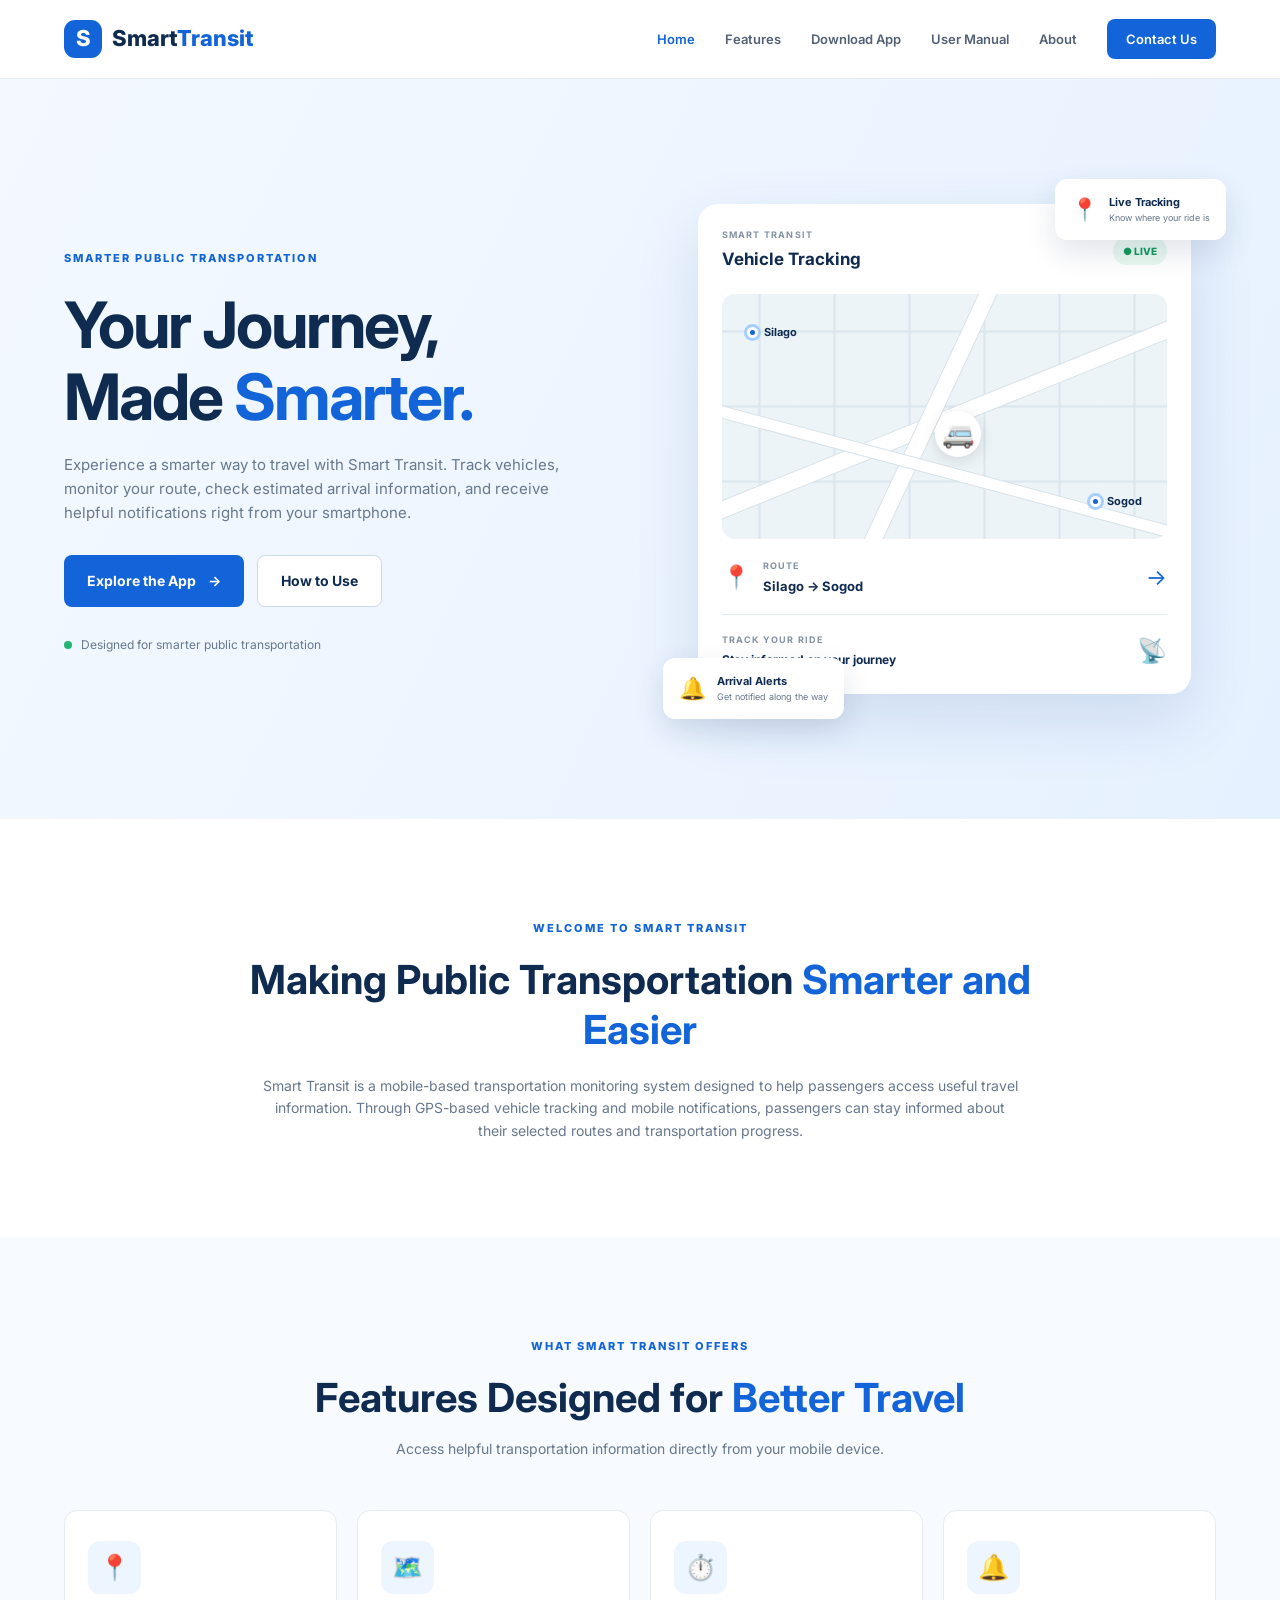
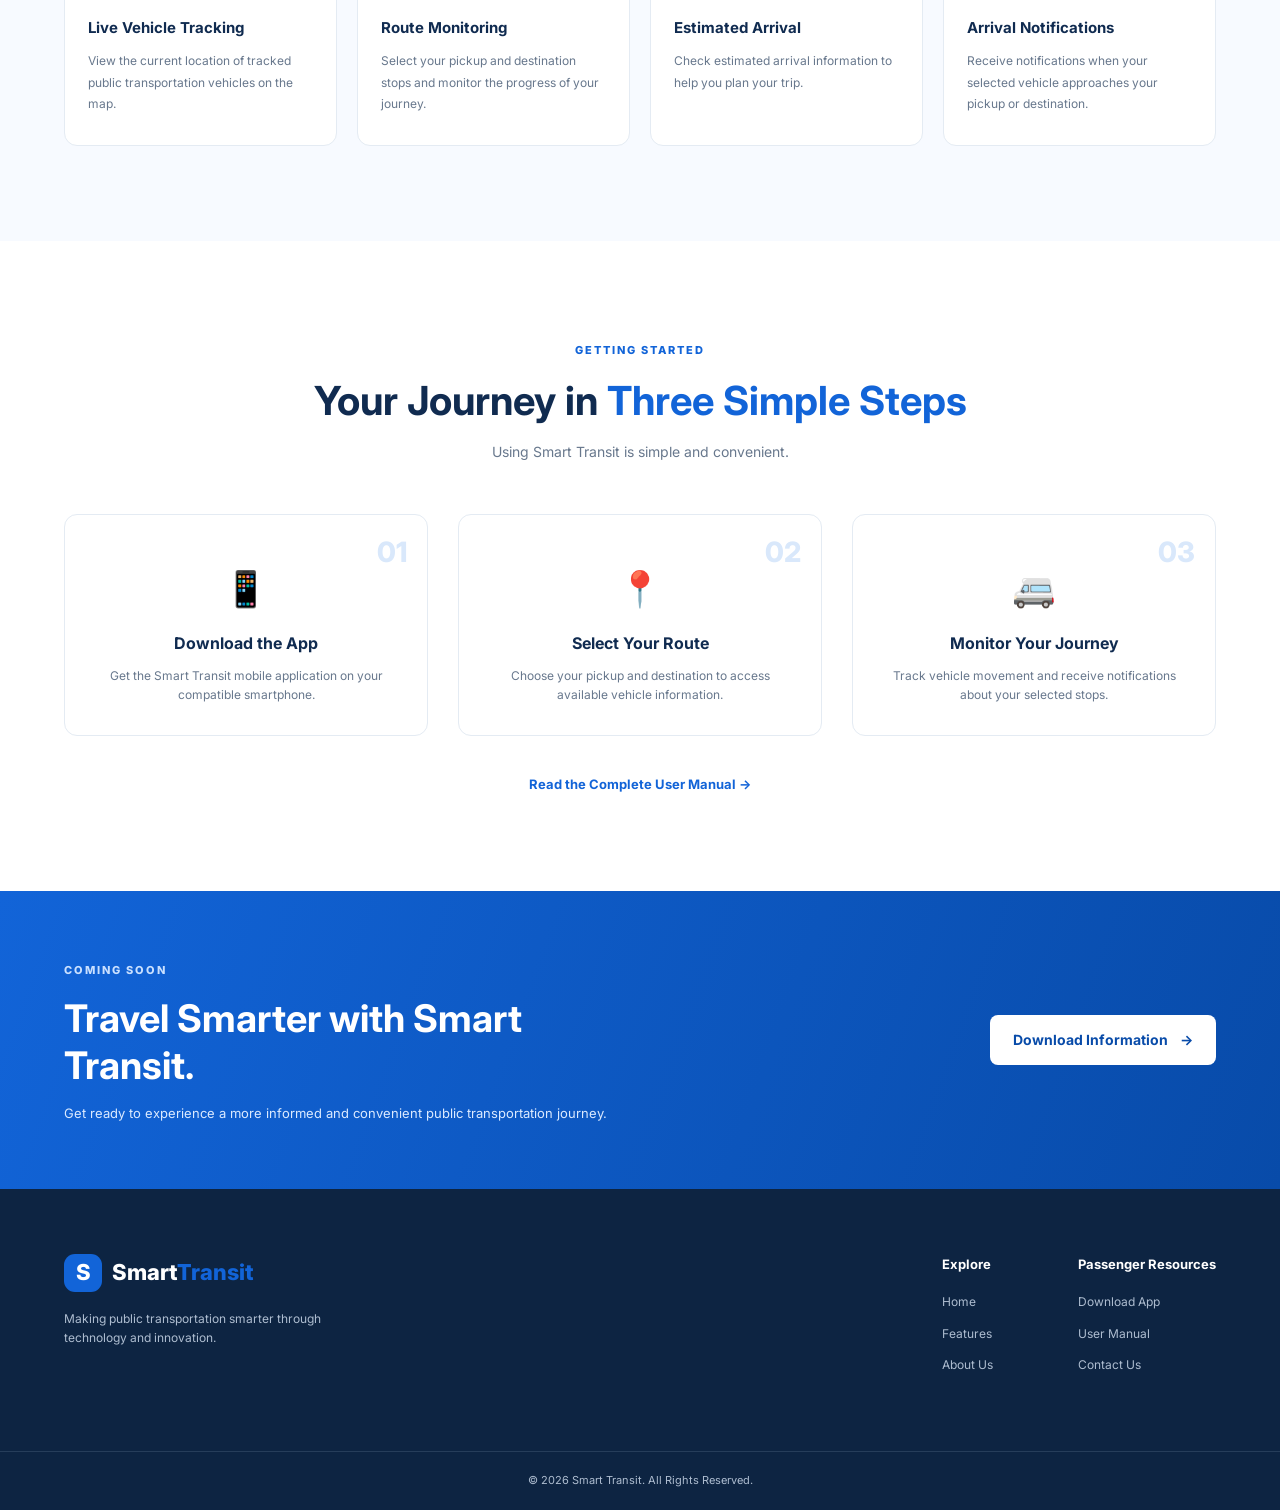
==== index.html @ 39793140 "Add files via upload" ====
<!DOCTYPE html>
<html lang="en">
<head>
    <meta charset="UTF-8">
    <meta name="viewport" content="width=device-width, initial-scale=1.0">

    <title>Smart Transit | Your Journey, Made Smarter</title>

    <meta name="description"
          content="Smart Transit helps passengers track public transportation, monitor routes, and receive vehicle arrival notifications.">

    <link rel="stylesheet" href="css/style.css">
</head>

<body>

    <!-- NAVIGATION BAR -->
    <header class="header">
        <nav class="navbar container">

            <a href="index.html" class="logo">
                <span class="logo-icon">S</span>
                <span>Smart<span class="logo-highlight">Transit</span></span>
            </a>

            <button class="menu-toggle" id="menuToggle"
                    aria-label="Open navigation menu"
                    aria-expanded="false">
                ☰
            </button>

            <ul class="nav-links" id="navLinks">
                <li><a href="index.html" class="active">Home</a></li>
                <li><a href="#features">Features</a></li>
                <li><a href="pages/download.html">Download App</a></li>
                <li><a href="pages/user-manual.html">User Manual</a></li>
                <li><a href="pages/about.html">About</a></li>
                <li>
                    <a href="pages/contact.html" class="nav-button">
                        Contact Us
                    </a>
                </li>
            </ul>

        </nav>
    </header>


    <main>

        <!-- HERO SECTION -->
        <section class="hero">
            <div class="container hero-content">

                <div class="hero-text">

                    <span class="eyebrow">
                        SMARTER PUBLIC TRANSPORTATION
                    </span>

                    <h1>
                        Your Journey,<br>
                        Made <span>Smarter.</span>
                    </h1>

                    <p>
                        Experience a smarter way to travel with Smart Transit.
                        Track vehicles, monitor your route, check estimated
                        arrival information, and receive helpful notifications
                        right from your smartphone.
                    </p>

                    <div class="hero-buttons">
                        <a href="pages/download.html" class="btn btn-primary">
                            Explore the App
                            <span>→</span>
                        </a>

                        <a href="pages/user-manual.html"
                           class="btn btn-outline">
                            How to Use
                        </a>
                    </div>

                    <div class="hero-note">
                        <span class="status-dot"></span>
                        Designed for smarter public transportation
                    </div>

                </div>


                <!-- HERO VISUAL -->
                <div class="hero-visual">

                    <div class="visual-card">

                        <div class="visual-header">
                            <div>
                                <span class="small-label">SMART TRANSIT</span>
                                <h3>Vehicle Tracking</h3>
                            </div>
                            <span class="live-badge">● LIVE</span>
                        </div>

                        <div class="map-preview">

                            <div class="map-road road-one"></div>
                            <div class="map-road road-two"></div>
                            <div class="map-road road-three"></div>

                            <div class="map-location location-one">
                                <span class="map-pin"></span>
                                <span>Silago</span>
                            </div>

                            <div class="map-location location-two">
                                <span class="map-pin"></span>
                                <span>Sogod</span>
                            </div>

                            <div class="vehicle-marker">
                                🚐
                            </div>

                        </div>

                        <div class="route-preview">

                            <div class="route-icon">📍</div>

                            <div class="route-details">
                                <span class="small-label">ROUTE</span>
                                <strong>Silago → Sogod</strong>
                            </div>

                            <span class="route-arrow">→</span>

                        </div>

                        <div class="tracking-info">

                            <div>
                                <span class="small-label">TRACK YOUR RIDE</span>
                                <strong>Stay informed on your journey</strong>
                            </div>

                            <div class="tracking-icon">📡</div>

                        </div>

                    </div>

                    <div class="floating-card floating-top">
                        <span>📍</span>
                        <div>
                            <strong>Live Tracking</strong>
                            <small>Know where your ride is</small>
                        </div>
                    </div>

                    <div class="floating-card floating-bottom">
                        <span>🔔</span>
                        <div>
                            <strong>Arrival Alerts</strong>
                            <small>Get notified along the way</small>
                        </div>
                    </div>

                </div>

            </div>
        </section>


        <!-- INTRODUCTION SECTION -->
        <section class="introduction section-padding">

            <div class="container intro-content">

                <div class="section-heading">
                    <span class="eyebrow">WELCOME TO SMART TRANSIT</span>

                    <h2>
                        Making Public Transportation
                        <span>Smarter and Easier</span>
                    </h2>
                </div>

                <p class="intro-description">
                    Smart Transit is a mobile-based transportation
                    monitoring system designed to help passengers
                    access useful travel information. Through GPS-based
                    vehicle tracking and mobile notifications, passengers
                    can stay informed about their selected routes and
                    transportation progress.
                </p>

            </div>

        </section>


        <!-- FEATURES SECTION -->
        <section class="features section-padding" id="features">

            <div class="container">

                <div class="section-heading centered">

                    <span class="eyebrow">WHAT SMART TRANSIT OFFERS</span>

                    <h2>
                        Features Designed for
                        <span>Better Travel</span>
                    </h2>

                    <p>
                        Access helpful transportation information
                        directly from your mobile device.
                    </p>

                </div>


                <div class="feature-grid">

                    <article class="feature-card">
                        <div class="feature-icon">📍</div>

                        <h3>Live Vehicle Tracking</h3>

                        <p>
                            View the current location of tracked
                            public transportation vehicles on the map.
                        </p>
                    </article>


                    <article class="feature-card">
                        <div class="feature-icon">🗺️</div>

                        <h3>Route Monitoring</h3>

                        <p>
                            Select your pickup and destination stops
                            and monitor the progress of your journey.
                        </p>
                    </article>


                    <article class="feature-card">
                        <div class="feature-icon">⏱️</div>

                        <h3>Estimated Arrival</h3>

                        <p>
                            Check estimated arrival information
                            to help you plan your trip.
                        </p>
                    </article>


                    <article class="feature-card">
                        <div class="feature-icon">🔔</div>

                        <h3>Arrival Notifications</h3>

                        <p>
                            Receive notifications when your selected
                            vehicle approaches your pickup or destination.
                        </p>
                    </article>

                </div>

            </div>

        </section>


        <!-- HOW IT WORKS SECTION -->
        <section class="how-it-works section-padding">

            <div class="container">

                <div class="section-heading centered">

                    <span class="eyebrow">GETTING STARTED</span>

                    <h2>
                        Your Journey in
                        <span>Three Simple Steps</span>
                    </h2>

                    <p>
                        Using Smart Transit is simple and convenient.
                    </p>

                </div>


                <div class="steps-grid">

                    <div class="step-card">
                        <div class="step-number">01</div>
                        <div class="step-icon">📱</div>

                        <h3>Download the App</h3>

                        <p>
                            Get the Smart Transit mobile application
                            on your compatible smartphone.
                        </p>
                    </div>


                    <div class="step-card">
                        <div class="step-number">02</div>
                        <div class="step-icon">📍</div>

                        <h3>Select Your Route</h3>

                        <p>
                            Choose your pickup and destination
                            to access available vehicle information.
                        </p>
                    </div>


                    <div class="step-card">
                        <div class="step-number">03</div>
                        <div class="step-icon">🚐</div>

                        <h3>Monitor Your Journey</h3>

                        <p>
                            Track vehicle movement and receive
                            notifications about your selected stops.
                        </p>
                    </div>

                </div>

                <div class="manual-link">
                    <a href="pages/user-manual.html" class="text-link">
                        Read the Complete User Manual →
                    </a>
                </div>

            </div>

        </section>


        <!-- DOWNLOAD CTA -->
        <section class="download-section">

            <div class="container download-content">

                <div>
                    <span class="eyebrow light-eyebrow">
                        COMING SOON
                    </span>

                    <h2>
                        Travel Smarter with
                        Smart Transit.
                    </h2>

                    <p>
                        Get ready to experience a more informed
                        and convenient public transportation journey.
                    </p>
                </div>

                <a href="pages/download.html"
                   class="btn btn-white">
                    Download Information
                    <span>→</span>
                </a>

            </div>

        </section>

    </main>


    <!-- FOOTER -->
    <footer class="footer">

        <div class="container footer-content">

            <div class="footer-brand">

                <a href="index.html" class="logo footer-logo">
                    <span class="logo-icon">S</span>
                    <span>Smart<span class="logo-highlight">Transit</span></span>
                </a>

                <p>
                    Making public transportation smarter
                    through technology and innovation.
                </p>

            </div>


            <div class="footer-links">

                <div>
                    <h4>Explore</h4>
                    <a href="index.html">Home</a>
                    <a href="#features">Features</a>
                    <a href="pages/about.html">About Us</a>
                </div>

                <div>
                    <h4>Passenger Resources</h4>
                    <a href="pages/download.html">Download App</a>
                    <a href="pages/user-manual.html">User Manual</a>
                    <a href="pages/contact.html">Contact Us</a>
                </div>

            </div>

        </div>

        <div class="footer-bottom">
            <div class="container">
                <p>
                    © <span id="currentYear"></span>
                    Smart Transit. All Rights Reserved.
                </p>
            </div>
        </div>

    </footer>


    <script src="js/script.js"></script>

</body>
</html>
---- css/style.css ----
/* ================================
   GLOBAL SETTINGS
================================ */

@import url('https://fonts.googleapis.com/css2?family=Inter:wght@400;500;600;700;800&display=swap');

:root {
    --primary: #1264d8;
    --primary-dark: #084ba9;
    --navy: #102b50;
    --text: #26364b;
    --muted: #68788d;
    --light-blue: #edf5ff;
    --white: #ffffff;
    --border: #e4ebf3;
}

* {
    margin: 0;
    padding: 0;
    box-sizing: border-box;
}

html {
    scroll-behavior: smooth;
    scroll-padding-top: 90px;
}

body {
    font-family: 'Inter', sans-serif;
    color: var(--text);
    line-height: 1.6;
    background: var(--white);
}

a {
    text-decoration: none;
    color: inherit;
}

.container {
    width: 90%;
    max-width: 1200px;
    margin: auto;
}

.section-padding {
    padding: 95px 0;
}


/* ================================
   NAVIGATION BAR
================================ */

.header {
    background: rgba(255, 255, 255, 0.97);
    position: sticky;
    top: 0;
    z-index: 1000;
    border-bottom: 1px solid var(--border);
}

.navbar {
    min-height: 78px;
    display: flex;
    justify-content: space-between;
    align-items: center;
}

.logo {
    display: flex;
    align-items: center;
    gap: 10px;
    font-size: 22px;
    font-weight: 800;
    color: var(--navy);
}

.logo-icon {
    width: 38px;
    height: 38px;
    border-radius: 11px;
    background: var(--primary);
    color: white;
    display: flex;
    align-items: center;
    justify-content: center;
}

.logo-highlight {
    color: var(--primary);
}

.nav-links {
    display: flex;
    align-items: center;
    gap: 30px;
    list-style: none;
}

.nav-links a {
    font-size: 13px;
    font-weight: 600;
    color: #526176;
    transition: 0.3s;
}

.nav-links a:hover,
.nav-links a.active {
    color: var(--primary);
}

.nav-links .nav-button {
    background: var(--primary);
    color: white;
    padding: 12px 19px;
    border-radius: 8px;
}

.nav-links .nav-button:hover {
    background: var(--primary-dark);
    color: white;
}

.menu-toggle {
    display: none;
    background: none;
    border: none;
    font-size: 28px;
    color: var(--navy);
    cursor: pointer;
}


/* ================================
   BUTTONS
================================ */

.btn {
    display: inline-flex;
    align-items: center;
    justify-content: center;
    gap: 12px;
    padding: 14px 23px;
    border-radius: 8px;
    font-size: 14px;
    font-weight: 700;
    transition: 0.3s;
}

.btn-primary {
    background: var(--primary);
    color: white;
}

.btn-primary:hover {
    background: var(--primary-dark);
    transform: translateY(-3px);
}

.btn-outline {
    border: 1px solid #cbd9eb;
    color: var(--navy);
    background: white;
}

.btn-outline:hover {
    border-color: var(--primary);
    color: var(--primary);
}

.btn-white {
    background: white;
    color: var(--primary-dark);
    white-space: nowrap;
}

.btn-white:hover {
    background: #edf5ff;
    transform: translateY(-3px);
}


/* ================================
   HERO SECTION
================================ */

.hero {
    background: linear-gradient(115deg, #f4f9ff, #e6f1ff);
    padding: 100px 0;
    overflow: hidden;
}

.hero-content {
    display: grid;
    grid-template-columns: 1fr 1fr;
    align-items: center;
    gap: 65px;
}

.eyebrow {
    color: var(--primary);
    font-size: 11px;
    font-weight: 800;
    letter-spacing: 2px;
}

.hero h1 {
    font-size: clamp(42px, 5vw, 65px);
    line-height: 1.12;
    color: var(--navy);
    margin: 20px 0;
    letter-spacing: -2px;
}

.hero h1 span,
.section-heading h2 span {
    color: var(--primary);
}

.hero-text > p {
    color: var(--muted);
    font-size: 15px;
    max-width: 520px;
    margin-bottom: 30px;
}

.hero-buttons {
    display: flex;
    flex-wrap: wrap;
    gap: 13px;
}

.hero-note {
    display: flex;
    align-items: center;
    gap: 9px;
    margin-top: 28px;
    color: var(--muted);
    font-size: 12px;
}

.status-dot {
    width: 8px;
    height: 8px;
    background: #21b573;
    border-radius: 50%;
}


/* ================================
   HERO VISUAL
================================ */

.hero-visual {
    position: relative;
    padding: 25px;
}

.visual-card {
    background: white;
    border-radius: 20px;
    padding: 24px;
    box-shadow: 0 25px 65px rgba(25, 75, 140, 0.14);
}

.visual-header,
.route-preview,
.tracking-info {
    display: flex;
    align-items: center;
    justify-content: space-between;
}

.small-label {
    display: block;
    font-size: 9px;
    color: #8492a5;
    letter-spacing: 1.2px;
    font-weight: 700;
}

.visual-header h3 {
    color: var(--navy);
    font-size: 17px;
    margin-top: 4px;
}

.live-badge {
    color: #14985c;
    background: #e7f8ef;
    padding: 6px 10px;
    border-radius: 20px;
    font-size: 10px;
    font-weight: 800;
}

.map-preview {
    height: 245px;
    background: #edf4f8;
    border-radius: 13px;
    margin: 20px 0;
    position: relative;
    overflow: hidden;
    background-image:
        linear-gradient(90deg, transparent 48%, #dce8ee 49%, #dce8ee 51%, transparent 52%),
        linear-gradient(0deg, transparent 48%, #dce8ee 49%, #dce8ee 51%, transparent 52%);
    background-size: 75px 75px;
}

.map-road {
    position: absolute;
    background: white;
    border: 1px solid #d8e2e9;
    border-radius: 30px;
}

.road-one {
    width: 120%;
    height: 18px;
    top: 48%;
    left: -10%;
    transform: rotate(-22deg);
}

.road-two {
    width: 18px;
    height: 120%;
    top: -10%;
    left: 45%;
    transform: rotate(25deg);
}

.road-three {
    width: 120%;
    height: 13px;
    top: 70%;
    left: -10%;
    transform: rotate(15deg);
}

.map-location {
    position: absolute;
    z-index: 2;
    display: flex;
    align-items: center;
    gap: 6px;
    color: var(--navy);
    font-size: 11px;
    font-weight: 700;
}

.location-one {
    top: 30px;
    left: 25px;
}

.location-two {
    bottom: 28px;
    right: 25px;
}

.map-pin {
    width: 11px;
    height: 11px;
    border-radius: 50%;
    background: var(--primary);
    border: 3px solid white;
    box-shadow: 0 0 0 3px #a8ceff;
}

.vehicle-marker {
    position: absolute;
    z-index: 3;
    top: 48%;
    left: 48%;
    font-size: 26px;
    background: white;
    width: 46px;
    height: 46px;
    display: flex;
    align-items: center;
    justify-content: center;
    border-radius: 50%;
    box-shadow: 0 4px 15px rgba(0, 0, 0, 0.12);
}

.route-preview {
    padding-bottom: 17px;
    border-bottom: 1px solid var(--border);
}

.route-icon {
    font-size: 23px;
}

.route-details {
    flex: 1;
    margin-left: 12px;
}

.route-details strong {
    display: block;
    color: var(--navy);
    font-size: 13px;
    margin-top: 3px;
}

.route-arrow {
    color: var(--primary);
    font-size: 22px;
}

.tracking-info {
    padding-top: 17px;
}

.tracking-info strong {
    display: block;
    color: var(--navy);
    font-size: 12px;
    margin-top: 3px;
}

.tracking-icon {
    font-size: 24px;
}

.floating-card {
    position: absolute;
    display: flex;
    align-items: center;
    gap: 11px;
    padding: 13px 16px;
    background: white;
    border-radius: 12px;
    box-shadow: 0 12px 30px rgba(20, 50, 90, 0.13);
}

.floating-card > span {
    font-size: 22px;
}

.floating-card strong,
.floating-card small {
    display: block;
}

.floating-card strong {
    font-size: 11px;
    color: var(--navy);
}

.floating-card small {
    color: var(--muted);
    font-size: 9px;
}

.floating-top {
    top: 0;
    right: -10px;
}

.floating-bottom {
    bottom: 0;
    left: -10px;
}


/* ================================
   INTRODUCTION
================================ */

.intro-content {
    text-align: center;
    max-width: 850px;
}

.section-heading h2 {
    color: var(--navy);
    font-size: clamp(28px, 3.5vw, 40px);
    line-height: 1.25;
    margin: 15px 0;
}

.intro-description {
    max-width: 760px;
    margin: 20px auto 0;
    color: var(--muted);
    font-size: 14px;
}


/* ================================
   FEATURES
================================ */

.features {
    background: #f7faff;
}

.centered {
    text-align: center;
    margin-bottom: 50px;
}

.section-heading > p {
    color: var(--muted);
    font-size: 14px;
}

.feature-grid {
    display: grid;
    grid-template-columns: repeat(4, 1fr);
    gap: 20px;
}

.feature-card {
    background: white;
    padding: 30px 23px;
    border: 1px solid var(--border);
    border-radius: 13px;
    transition: 0.3s;
}

.feature-card:hover {
    transform: translateY(-7px);
    box-shadow: 0 15px 35px rgba(25, 75, 140, 0.09);
    border-color: #b8d5fa;
}

.feature-icon {
    width: 53px;
    height: 53px;
    display: flex;
    align-items: center;
    justify-content: center;
    background: var(--light-blue);
    border-radius: 12px;
    font-size: 25px;
    margin-bottom: 22px;
}

.feature-card h3 {
    color: var(--navy);
    font-size: 15px;
    margin-bottom: 10px;
}

.feature-card p {
    color: var(--muted);
    font-size: 12px;
    line-height: 1.8;
}


/* ================================
   HOW IT WORKS
================================ */

.steps-grid {
    display: grid;
    grid-template-columns: repeat(3, 1fr);
    gap: 30px;
}

.step-card {
    position: relative;
    padding: 30px;
    border: 1px solid var(--border);
    border-radius: 13px;
    text-align: center;
}

.step-number {
    position: absolute;
    top: 15px;
    right: 20px;
    color: #d9e8fb;
    font-size: 28px;
    font-weight: 800;
}

.step-icon {
    font-size: 35px;
    margin: 15px 0;
}

.step-card h3 {
    color: var(--navy);
    font-size: 16px;
    margin-bottom: 10px;
}

.step-card p {
    color: var(--muted);
    font-size: 12px;
}

.manual-link {
    text-align: center;
    margin-top: 35px;
}

.text-link {
    color: var(--primary);
    font-weight: 700;
    font-size: 13px;
}

.text-link:hover {
    color: var(--primary-dark);
}


/* ================================
   DOWNLOAD SECTION
================================ */

.download-section {
    background: linear-gradient(110deg, #1264d8, #084ba9);
    padding: 65px 0;
}

.download-content {
    display: flex;
    justify-content: space-between;
    align-items: center;
    gap: 30px;
}

.light-eyebrow {
    color: #c9e0ff;
}

.download-content h2 {
    color: white;
    font-size: clamp(27px, 3vw, 38px);
    max-width: 580px;
    line-height: 1.25;
    margin: 13px 0;
}

.download-content p {
    color: #dbeaff;
    font-size: 13px;
    max-width: 570px;
}


/* ================================
   FOOTER
================================ */

.footer {
    background: #0d2442;
    color: white;
}

.footer-content {
    padding: 65px 0;
    display: flex;
    justify-content: space-between;
    gap: 60px;
}

.footer-logo {
    color: white;
}

.footer-brand p {
    color: #aebdd0;
    max-width: 300px;
    font-size: 12px;
    margin-top: 17px;
}

.footer-links {
    display: flex;
    gap: 85px;
}

.footer-links h4 {
    font-size: 13px;
    margin-bottom: 18px;
}

.footer-links a {
    display: block;
    color: #aebdd0;
    font-size: 12px;
    margin-bottom: 12px;
}

.footer-links a:hover {
    color: white;
}

.footer-bottom {
    border-top: 1px solid #263d5a;
    padding: 20px 0;
}

.footer-bottom p {
    color: #aebdd0;
    text-align: center;
    font-size: 11px;
}


/* ================================
   RESPONSIVE DESIGN
================================ */

@media (max-width: 1000px) {

    .nav-links {
        gap: 16px;
    }

    .nav-links a {
        font-size: 11px;
    }

    .feature-grid {
        grid-template-columns: repeat(2, 1fr);
    }

    .hero-content {
        gap: 30px;
    }
}


@media (max-width: 768px) {

    .section-padding {
        padding: 70px 0;
    }

    .menu-toggle {
        display: block;
    }

    .nav-links {
        display: none;
        position: absolute;
        top: 78px;
        left: 0;
        width: 100%;
        padding: 20px 5%;
        background: white;
        flex-direction: column;
        align-items: stretch;
        gap: 20px;
        box-shadow: 0 12px 20px rgba(0, 0, 0, 0.07);
    }

    .nav-links.show {
        display: flex;
    }

    .nav-links a {
        display: block;
        font-size: 13px;
    }

    .hero {
        padding: 65px 0;
    }

    .hero-content {
        grid-template-columns: 1fr;
    }

    .hero-text {
        text-align: center;
    }

    .hero-text > p {
        margin-left: auto;
        margin-right: auto;
    }

    .hero-buttons,
    .hero-note {
        justify-content: center;
    }

    .hero-visual {
        margin-top: 20px;
        padding: 20px;
    }

    .floating-top {
        right: -5px;
    }

    .floating-bottom {
        left: -5px;
    }

    .steps-grid {
        grid-template-columns: 1fr;
    }

    .download-content {
        flex-direction: column;
        align-items: flex-start;
    }

    .footer-content {
        flex-direction: column;
    }

    .footer-links {
        gap: 50px;
    }
}


@media (max-width: 480px) {

    .container {
        width: 92%;
    }

    .hero h1 {
        font-size: 42px;
    }

    .hero-buttons {
        flex-direction: column;
    }

    .hero-buttons .btn {
        width: 100%;
    }

    .feature-grid {
        grid-template-columns: 1fr;
    }

    .visual-card {
        padding: 16px;
    }

    .floating-card {
        padding: 9px 11px;
    }

    .floating-card small {
        font-size: 8px;
    }

    .footer-links {
        flex-direction: column;
        gap: 25px;
    }

}


/* ================================
   DOWNLOAD APP PAGE
================================ */

.download-hero {
    background: linear-gradient(115deg, #f4f9ff, #e6f1ff);
    padding: 100px 0;
    text-align: center;
}

.download-hero h1 {
    color: var(--navy);
    font-size: clamp(38px, 5vw, 58px);
    line-height: 1.15;
    margin: 20px 0;
    letter-spacing: -2px;
}

.download-hero h1 span {
    color: var(--primary);
}

.download-hero p {
    max-width: 680px;
    margin: 0 auto 25px;
    color: var(--muted);
    font-size: 15px;
    line-height: 1.8;
}

.coming-soon-label {
    display: inline-block;
    background: #e4f1ff;
    color: var(--primary);
    padding: 10px 18px;
    border-radius: 30px;
    font-size: 11px;
    font-weight: 800;
    letter-spacing: 1px;
}


/* APP STORE CARDS */

.download-options {
    background: white;
}

.store-grid {
    display: grid;
    grid-template-columns: repeat(2, 1fr);
    gap: 25px;
    max-width: 850px;
    margin: 45px auto 0;
}

.store-card {
    background: white;
    border: 1px solid var(--border);
    border-radius: 16px;
    padding: 40px 30px;
    text-align: center;
    box-shadow: 0 10px 30px rgba(25, 75, 140, 0.05);
    transition: 0.3s;
}

.store-card:hover {
    transform: translateY(-6px);
    box-shadow: 0 15px 35px rgba(25, 75, 140, 0.10);
}

.store-icon {
    width: 65px;
    height: 65px;
    margin: 0 auto 20px;
    display: flex;
    justify-content: center;
    align-items: center;
    background: var(--light-blue);
    border-radius: 16px;
    font-size: 32px;
    color: var(--navy);
}

.store-platform {
    color: var(--primary);
    font-size: 10px;
    font-weight: 800;
    letter-spacing: 2px;
}

.store-card h3 {
    color: var(--navy);
    font-size: 21px;
    margin: 12px 0;
}

.store-card p {
    color: var(--muted);
    font-size: 13px;
    line-height: 1.8;
    margin-bottom: 25px;
}

.store-button {
    display: inline-block;
    background: #edf3fb;
    color: #64748b;
    padding: 12px 25px;
    border-radius: 8px;
    font-size: 12px;
    font-weight: 800;
}

.availability-note {
    color: var(--muted);
    text-align: center;
    font-size: 12px;
    margin-top: 30px;
}


/* DOWNLOAD PAGE RESPONSIVENESS */

@media (max-width: 768px) {
    .download-hero {
        padding: 70px 0;
    }

    .store-grid {
        grid-template-columns: 1fr;
        max-width: 450px;
    }
}

@media (max-width: 480px) {
    .download-hero h1 {
        font-size: 40px;
    }

    .store-card {
        padding: 30px 20px;
    }
}


/* ================================
   USER MANUAL PAGE
================================ */

.manual-hero {
    background: linear-gradient(115deg, #f4f9ff, #e6f1ff);
    padding: 90px 0;
    text-align: center;
}

.manual-hero h1 {
    color: var(--navy);
    font-size: clamp(40px, 5vw, 60px);
    line-height: 1.15;
    margin: 20px 0;
    letter-spacing: -2px;
}

.manual-hero h1 span {
    color: var(--primary);
}

.manual-hero p {
    max-width: 700px;
    margin: 0 auto 28px;
    color: var(--muted);
    font-size: 15px;
    line-height: 1.8;
}


/* MANUAL LAYOUT */

.manual-section {
    background: #ffffff;
}

.manual-layout {
    display: grid;
    grid-template-columns: 235px 1fr;
    align-items: start;
    gap: 55px;
}


/* TABLE OF CONTENTS */

.manual-sidebar {
    position: sticky;
    top: 100px;
    background: #f7faff;
    border: 1px solid var(--border);
    border-radius: 13px;
    padding: 25px 20px;
}

.manual-sidebar h3 {
    color: var(--navy);
    font-size: 15px;
    margin-bottom: 18px;
}

.manual-sidebar a {
    display: block;
    color: var(--muted);
    font-size: 12px;
    padding: 10px 0;
    border-bottom: 1px solid #e8eef6;
    transition: 0.2s;
}

.manual-sidebar a:last-child {
    border-bottom: none;
}

.manual-sidebar a:hover {
    color: var(--primary);
    padding-left: 5px;
}


/* MANUAL TOPICS */

.manual-content {
    min-width: 0;
}

.manual-topic {
    position: relative;
    padding: 0 0 45px;
    margin-bottom: 45px;
    border-bottom: 1px solid var(--border);
    scroll-margin-top: 100px;
}

.manual-number {
    display: inline-block;
    color: var(--primary);
    background: var(--light-blue);
    padding: 8px 12px;
    border-radius: 7px;
    font-size: 11px;
    font-weight: 800;
    margin-bottom: 17px;
}

.manual-topic h2 {
    color: var(--navy);
    font-size: 25px;
    margin-bottom: 17px;
}

.manual-topic > p {
    color: var(--muted);
    font-size: 13px;
    line-height: 1.9;
    margin-bottom: 16px;
}

.manual-step {
    background: #f8fbff;
    border: 1px solid var(--border);
    border-radius: 12px;
    padding: 25px;
    margin: 22px 0;
}

.manual-step h3 {
    color: var(--navy);
    font-size: 15px;
    margin-bottom: 15px;
}

.manual-step ol {
    padding-left: 22px;
}

.manual-step ol li {
    color: var(--muted);
    font-size: 13px;
    line-height: 1.9;
    padding-left: 5px;
    margin-bottom: 7px;
}

.manual-info {
    background: #edf5ff;
    border-left: 4px solid var(--primary);
    border-radius: 8px;
    padding: 20px;
    margin-top: 22px;
}

.manual-info strong {
    display: block;
    color: var(--navy);
    font-size: 13px;
    margin-bottom: 8px;
}

.manual-info p {
    color: var(--muted);
    font-size: 12px;
    line-height: 1.8;
}

.manual-status {
    display: inline-block;
    margin-top: 15px;
    padding: 8px 12px;
    border-radius: 6px;
    background: #e4f1ff;
    color: var(--primary);
    font-size: 11px;
    font-weight: 800;
}


/* NOTIFICATION ITEMS */

.notification-item {
    display: flex;
    align-items: flex-start;
    gap: 15px;
    padding: 17px 0;
    border-top: 1px solid var(--border);
}

.notification-icon {
    width: 42px;
    height: 42px;
    flex-shrink: 0;
    display: flex;
    justify-content: center;
    align-items: center;
    background: var(--light-blue);
    border-radius: 10px;
    font-size: 20px;
}

.notification-item strong {
    display: block;
    color: var(--navy);
    font-size: 13px;
    margin-bottom: 6px;
}

.notification-item p {
    color: var(--muted);
    font-size: 12px;
    line-height: 1.8;
}


/* TROUBLESHOOTING */

.troubleshooting-item {
    padding: 20px 0;
    border-bottom: 1px solid var(--border);
}

.troubleshooting-item h3 {
    color: var(--navy);
    font-size: 14px;
    margin-bottom: 12px;
}

.troubleshooting-item ul {
    padding-left: 22px;
}

.troubleshooting-item li {
    color: var(--muted);
    font-size: 12px;
    line-height: 1.9;
    margin-bottom: 5px;
}


/* MANUAL ENDING */

.manual-ending {
    background: linear-gradient(110deg, #1264d8, #084ba9);
    padding: 35px;
    border-radius: 14px;
    text-align: center;
}

.manual-ending h2 {
    color: white;
    font-size: 23px;
    margin-bottom: 12px;
}

.manual-ending p {
    color: #dbeaff;
    font-size: 13px;
    line-height: 1.8;
    margin-bottom: 20px;
}

.manual-ending .text-link {
    color: white;
}


/* MANUAL RESPONSIVENESS */

@media (max-width: 900px) {
    .manual-layout {
        grid-template-columns: 1fr;
        gap: 30px;
    }

    .manual-sidebar {
        position: static;
    }

    .manual-sidebar a {
        display: inline-block;
        margin-right: 15px;
    }
}

@media (max-width: 480px) {
    .manual-hero {
        padding: 65px 0;
    }

    .manual-hero h1 {
        font-size: 40px;
    }

    .manual-topic h2 {
        font-size: 21px;
    }

    .manual-step {
        padding: 18px;
    }

    .manual-ending {
        padding: 25px 18px;
    }
}


/* ================================
   ABOUT PAGE
================================ */

.about-hero {
    background: linear-gradient(115deg, #f4f9ff, #e6f1ff);
    padding: 95px 0;
    text-align: center;
}

.about-hero h1 {
    color: var(--navy);
    font-size: clamp(40px, 5vw, 60px);
    line-height: 1.15;
    margin: 20px 0;
    letter-spacing: -2px;
}

.about-hero h1 span,
.about-intro-text h2 span {
    color: var(--primary);
}

.about-hero p {
    max-width: 680px;
    margin: 0 auto;
    color: var(--muted);
    font-size: 15px;
    line-height: 1.8;
}


/* INTRODUCTION */

.about-intro-grid {
    display: grid;
    grid-template-columns: 1.1fr 0.9fr;
    align-items: center;
    gap: 65px;
}

.about-intro-text h2 {
    color: var(--navy);
    font-size: 34px;
    line-height: 1.3;
    margin: 18px 0;
}

.about-intro-text p {
    color: var(--muted);
    font-size: 13px;
    line-height: 1.9;
    margin-bottom: 15px;
}

.about-visual {
    padding: 20px;
}

.about-visual-card {
    background: linear-gradient(145deg, #f0f7ff, #ffffff);
    border: 1px solid var(--border);
    border-radius: 20px;
    padding: 45px 30px;
    text-align: center;
    box-shadow: 0 20px 50px rgba(25, 75, 140, 0.09);
}

.about-visual-icon {
    font-size: 55px;
    margin-bottom: 20px;
}

.about-visual-card h3 {
    color: var(--navy);
    font-size: 22px;
    margin: 12px 0;
}

.about-visual-card p {
    color: var(--muted);
    font-size: 13px;
    line-height: 1.8;
    max-width: 300px;
    margin: 0 auto;
}

.about-visual-route {
    display: flex;
    align-items: center;
    justify-content: center;
    gap: 12px;
    margin-top: 35px;
    color: var(--navy);
    font-size: 12px;
    font-weight: 800;
}

.route-line {
    width: 65px;
    height: 3px;
    background: var(--primary);
    border-radius: 5px;
}


/* PROJECT BACKGROUND */

.about-background {
    background: #f7faff;
}

.background-content {
    max-width: 850px;
    margin: 35px auto 0;
}

.background-content p {
    color: var(--muted);
    font-size: 14px;
    line-height: 2;
    margin-bottom: 18px;
}


/* OBJECTIVES */

.objectives-grid {
    display: grid;
    grid-template-columns: repeat(4, 1fr);
    gap: 20px;
    margin-top: 40px;
}

.objective-card {
    padding: 28px 22px;
    background: white;
    border: 1px solid var(--border);
    border-radius: 13px;
    transition: 0.3s;
}

.objective-card:hover {
    transform: translateY(-6px);
    box-shadow: 0 15px 35px rgba(25, 75, 140, 0.09);
}

.objective-icon {
    width: 52px;
    height: 52px;
    display: flex;
    align-items: center;
    justify-content: center;
    background: var(--light-blue);
    border-radius: 12px;
    font-size: 25px;
    margin-bottom: 20px;
}

.objective-card h3 {
    color: var(--navy);
    font-size: 15px;
    margin-bottom: 10px;
}

.objective-card p {
    color: var(--muted);
    font-size: 12px;
    line-height: 1.8;
}


/* SYSTEM PROCESS */

.about-process {
    background: #f7faff;
}

.process-grid {
    display: grid;
    grid-template-columns: repeat(3, 1fr);
    gap: 25px;
    margin-top: 40px;
}

.process-card {
    position: relative;
    padding: 35px 25px;
    background: white;
    border: 1px solid var(--border);
    border-radius: 14px;
    text-align: center;
}

.process-number {
    position: absolute;
    top: 15px;
    right: 20px;
    color: #d9e8fb;
    font-size: 25px;
    font-weight: 800;
}

.process-icon {
    font-size: 38px;
    margin: 20px 0;
}

.process-card h3 {
    color: var(--navy);
    font-size: 16px;
    margin-bottom: 12px;
}

.process-card p {
    color: var(--muted);
    font-size: 12px;
    line-height: 1.8;
}


/* SERVICE ROUTE */

.about-route {
    background: white;
}

.route-highlight {
    background: linear-gradient(110deg, #1264d8, #084ba9);
    border-radius: 18px;
    padding: 55px;
    color: white;
}

.route-highlight h2 {
    color: white;
    font-size: 34px;
    margin: 15px 0;
}

.route-highlight h2 span {
    color: #c9e0ff;
}

.route-highlight > p {
    color: #dbeaff;
    max-width: 650px;
    font-size: 13px;
    line-height: 1.9;
}

.route-display {
    display: flex;
    align-items: center;
    max-width: 570px;
    margin-top: 40px;
}

.route-stop {
    display: flex;
    align-items: center;
    gap: 12px;
}

.route-dot {
    width: 13px;
    height: 13px;
    background: white;
    border: 4px solid #9fc7ff;
    border-radius: 50%;
    flex-shrink: 0;
}

.route-stop small {
    display: block;
    color: #c9e0ff;
    font-size: 9px;
    margin-bottom: 5px;
    letter-spacing: 1px;
}

.route-stop strong {
    display: block;
    color: white;
    font-size: 13px;
}

.route-connector {
    flex: 1;
    min-width: 30px;
    height: 2px;
    background: #9fc7ff;
    margin: 0 15px;
}


/* MISSION AND VISION */

.purpose-grid {
    display: grid;
    grid-template-columns: repeat(2, 1fr);
    gap: 25px;
}

.purpose-card {
    padding: 35px;
    border: 1px solid var(--border);
    border-radius: 14px;
    background: white;
}

.purpose-icon {
    font-size: 35px;
    margin-bottom: 18px;
}

.purpose-card h3 {
    color: var(--navy);
    font-size: 20px;
    margin-bottom: 12px;
}

.purpose-card p {
    color: var(--muted);
    font-size: 13px;
    line-height: 1.9;
}


/* ABOUT PAGE RESPONSIVENESS */

@media (max-width: 1000px) {
    .objectives-grid {
        grid-template-columns: repeat(2, 1fr);
    }

    .about-intro-grid {
        gap: 30px;
    }
}

@media (max-width: 768px) {
    .about-hero {
        padding: 70px 0;
    }

    .about-intro-grid {
        grid-template-columns: 1fr;
    }

    .about-intro-text {
        text-align: center;
    }

    .process-grid {
        grid-template-columns: 1fr;
    }

    .route-highlight {
        padding: 35px 25px;
    }

    .route-highlight h2 {
        font-size: 27px;
    }

    .purpose-grid {
        grid-template-columns: 1fr;
    }
}

@media (max-width: 480px) {
    .about-hero h1 {
        font-size: 40px;
    }

    .about-intro-text h2 {
        font-size: 27px;
    }

    .objectives-grid {
        grid-template-columns: 1fr;
    }

    .route-display {
        align-items: flex-start;
    }

    .route-stop {
        gap: 7px;
    }

    .route-stop strong {
        font-size: 11px;
    }

    .route-connector {
        margin: 7px 8px 0;
    }

    .route-highlight {
        padding: 30px 18px;
    }

    .purpose-card {
        padding: 25px;
    }
}


/* ================================
   CONTACT PAGE
================================ */

.contact-hero {
    background: linear-gradient(115deg, #f4f9ff, #e6f1ff);
    padding: 90px 0;
    text-align: center;
}

.contact-hero h1 {
    color: var(--navy);
    font-size: clamp(40px, 5vw, 60px);
    line-height: 1.15;
    margin: 20px 0;
    letter-spacing: -2px;
}

.contact-hero h1 span {
    color: var(--primary);
}

.contact-hero p {
    max-width: 680px;
    margin: 0 auto;
    color: var(--muted);
    font-size: 15px;
    line-height: 1.8;
}


/* CONTACT CARDS */

.contact-grid {
    display: grid;
    grid-template-columns: repeat(3, 1fr);
    gap: 22px;
    margin-top: 40px;
}

.contact-card {
    padding: 32px 25px;
    background: white;
    border: 1px solid var(--border);
    border-radius: 14px;
    text-align: center;
    transition: 0.3s;
}

.contact-card:hover {
    transform: translateY(-6px);
    box-shadow: 0 15px 35px rgba(25, 75, 140, 0.09);
}

.contact-icon {
    width: 58px;
    height: 58px;
    display: flex;
    align-items: center;
    justify-content: center;
    background: var(--light-blue);
    border-radius: 13px;
    font-size: 25px;
    margin: 0 auto 20px;
}

.contact-label {
    color: var(--primary);
    font-size: 10px;
    font-weight: 800;
    letter-spacing: 1.5px;
}

.contact-card h3 {
    color: var(--navy);
    font-size: 19px;
    margin: 12px 0;
}

.contact-card p {
    color: var(--muted);
    font-size: 12px;
    line-height: 1.8;
    margin-bottom: 20px;
}

.contact-link,
.contact-location {
    display: inline-block;
    color: var(--primary);
    font-size: 13px;
    font-weight: 800;
    overflow-wrap: anywhere;
}

.contact-link:hover {
    color: var(--primary-dark);
    text-decoration: underline;
}


/* CONTACT CTA */

.contact-cta {
    background: linear-gradient(110deg, #1264d8, #084ba9);
    padding: 65px 0;
}

.contact-cta-content {
    display: flex;
    align-items: center;
    justify-content: space-between;
    gap: 30px;
}

.contact-cta h2 {
    color: white;
    font-size: clamp(27px, 3vw, 38px);
    margin: 13px 0;
}

.contact-cta p {
    color: #dbeaff;
    font-size: 13px;
    line-height: 1.8;
    max-width: 570px;
}


/* FAQ SECTION */

.contact-faq {
    background: #f7faff;
}

.faq-list {
    max-width: 850px;
    margin: 40px auto 0;
}

.faq-item {
    background: white;
    border: 1px solid var(--border);
    border-radius: 11px;
    padding: 25px;
    margin-bottom: 15px;
}

.faq-item h3 {
    color: var(--navy);
    font-size: 15px;
    margin-bottom: 12px;
}

.faq-item p {
    color: var(--muted);
    font-size: 13px;
    line-height: 1.8;
    margin-bottom: 12px;
}

.faq-item .text-link {
    display: inline-block;
    margin-top: 5px;
}


/* CONTACT PAGE RESPONSIVENESS */

@media (max-width: 900px) {
    .contact-grid {
        grid-template-columns: repeat(2, 1fr);
    }

    .contact-card:last-child {
        grid-column: 1 / -1;
    }
}

@media (max-width: 768px) {
    .contact-hero {
        padding: 70px 0;
    }

    .contact-cta-content {
        flex-direction: column;
        align-items: flex-start;
    }
}

@media (max-width: 520px) {
    .contact-hero h1 {
        font-size: 40px;
    }

    .contact-grid {
        grid-template-columns: 1fr;
    }

    .contact-card:last-child {
        grid-column: auto;
    }

    .contact-card {
        padding: 28px 20px;
    }

    .faq-item {
        padding: 20px;
    }
}


/* FIX: ACTIVE CONTACT NAVIGATION BUTTON */
.nav-links a.nav-button.active {
    color: white;
    background: var(--primary);
}
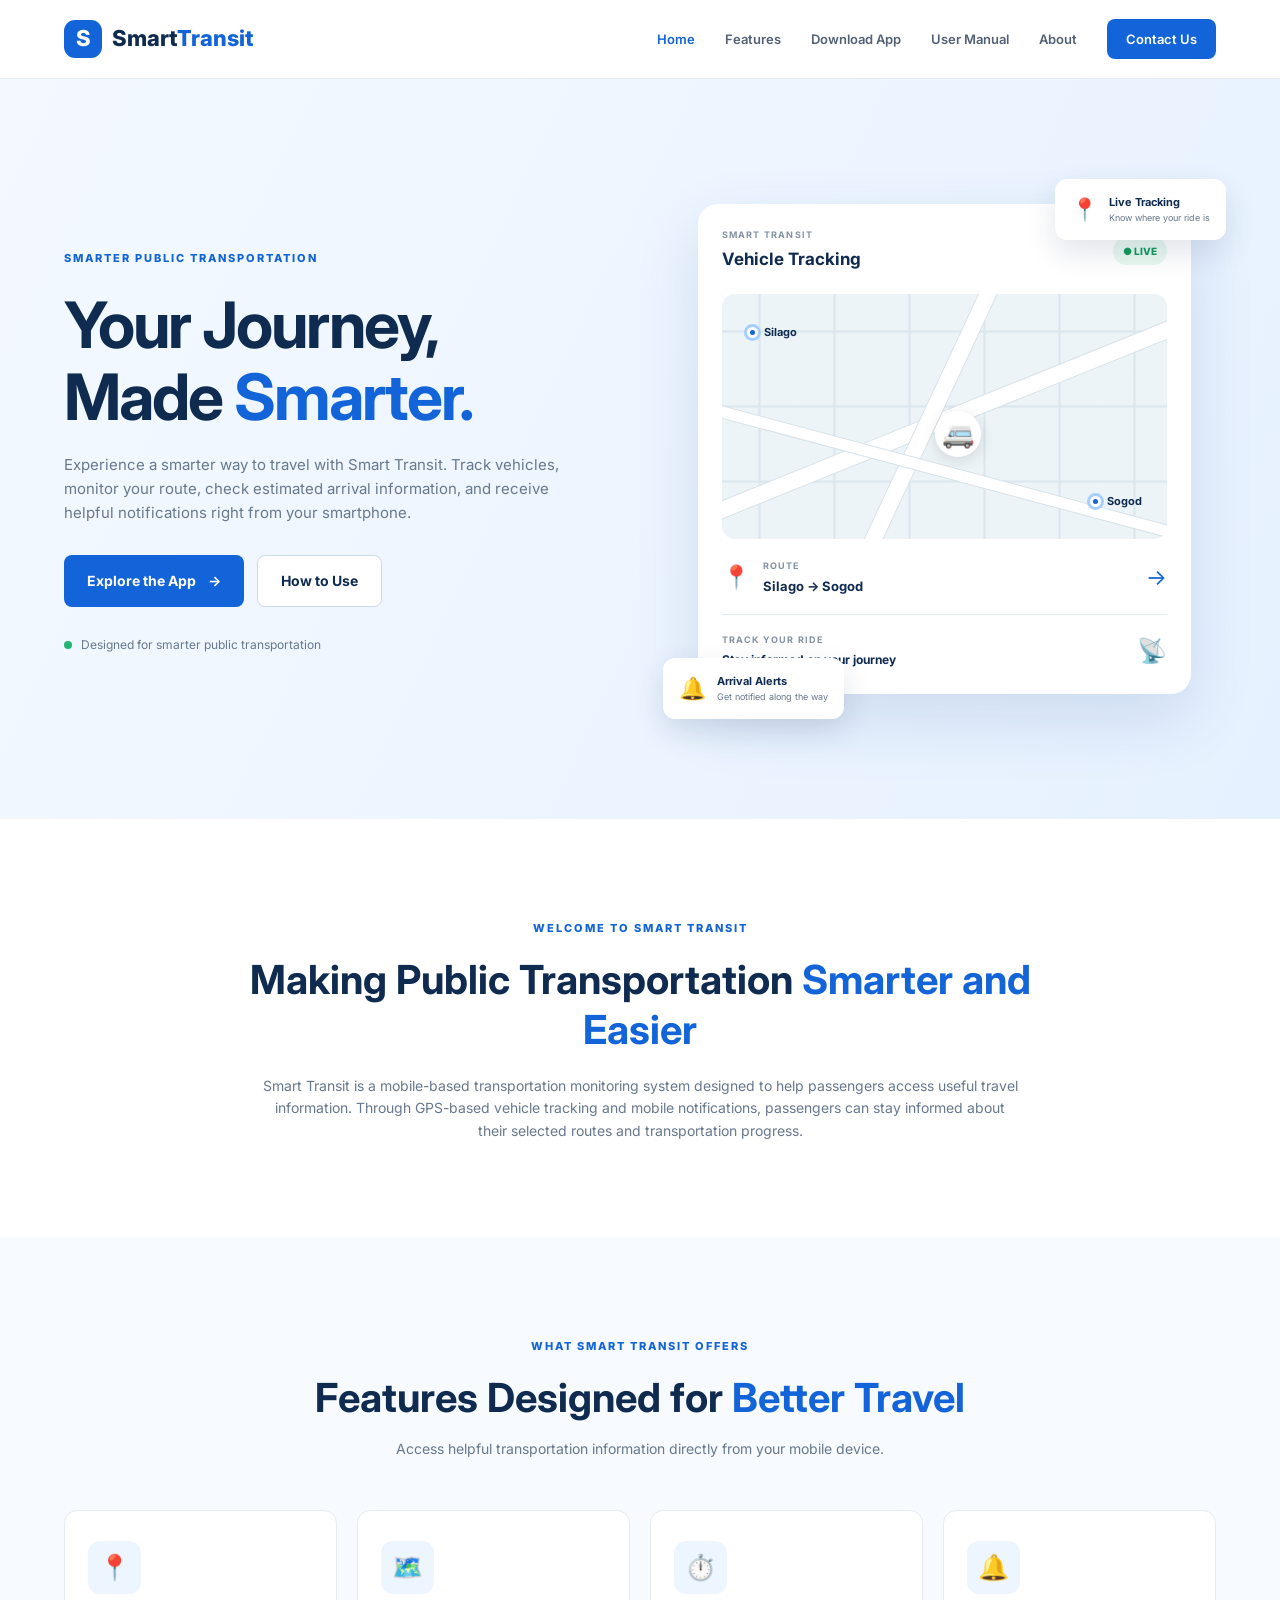
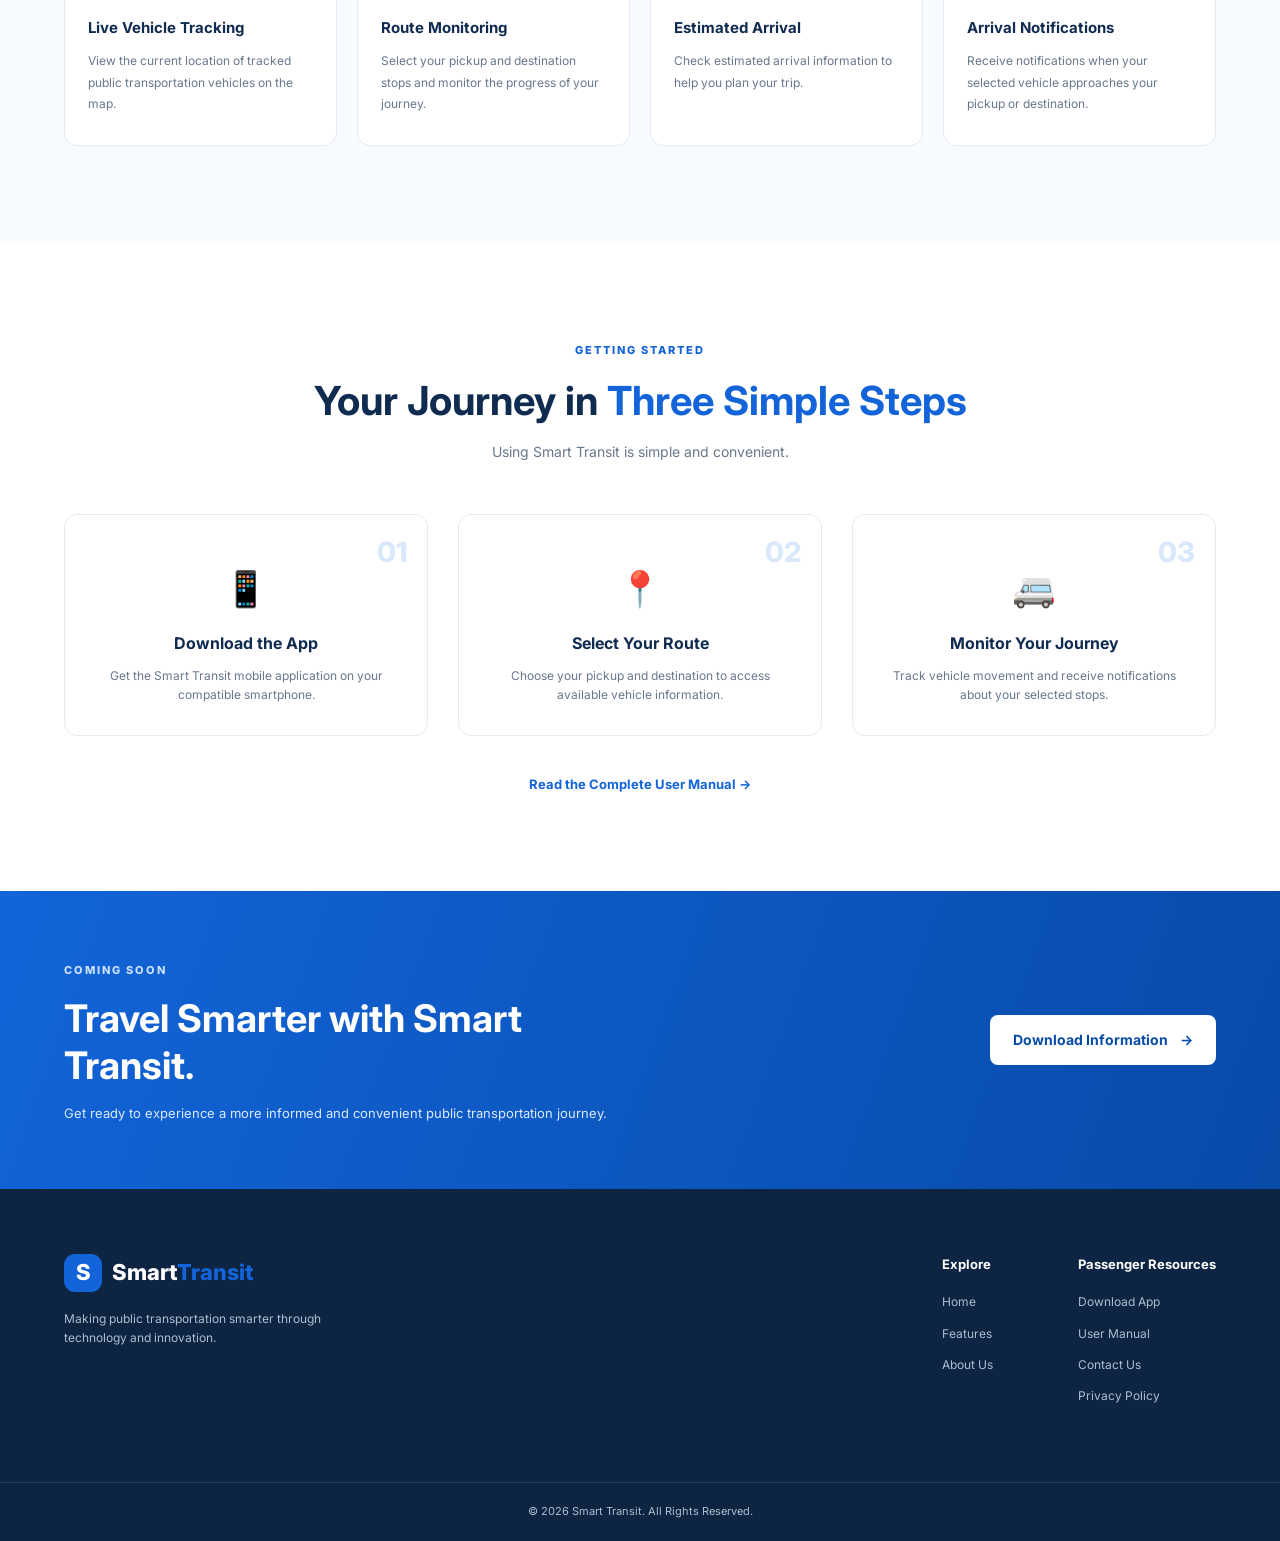
==== commit f7e21da9: "Add files via upload" ====
--- a/index.html
+++ b/index.html
@@ -1,446 +1,447 @@
-
-<!DOCTYPE html>
-<html lang="en">
-<head>
-    <meta charset="UTF-8">
-    <meta name="viewport" content="width=device-width, initial-scale=1.0">
-
-    <title>Smart Transit | Your Journey, Made Smarter</title>
-
-    <meta name="description"
-          content="Smart Transit helps passengers track public transportation, monitor routes, and receive vehicle arrival notifications.">
-
-    <link rel="stylesheet" href="css/style.css">
-</head>
-
-<body>
-
-    <!-- NAVIGATION BAR -->
-    <header class="header">
-        <nav class="navbar container">
-
-            <a href="index.html" class="logo">
-                <span class="logo-icon">S</span>
-                <span>Smart<span class="logo-highlight">Transit</span></span>
-            </a>
-
-            <button class="menu-toggle" id="menuToggle"
-                    aria-label="Open navigation menu"
-                    aria-expanded="false">
-                ☰
-            </button>
-
-            <ul class="nav-links" id="navLinks">
-                <li><a href="index.html" class="active">Home</a></li>
-                <li><a href="#features">Features</a></li>
-                <li><a href="pages/download.html">Download App</a></li>
-                <li><a href="pages/user-manual.html">User Manual</a></li>
-                <li><a href="pages/about.html">About</a></li>
-                <li>
-                    <a href="pages/contact.html" class="nav-button">
-                        Contact Us
-                    </a>
-                </li>
-            </ul>
-
-        </nav>
-    </header>
-
-
-    <main>
-
-        <!-- HERO SECTION -->
-        <section class="hero">
-            <div class="container hero-content">
-
-                <div class="hero-text">
-
-                    <span class="eyebrow">
-                        SMARTER PUBLIC TRANSPORTATION
-                    </span>
-
-                    <h1>
-                        Your Journey,<br>
-                        Made <span>Smarter.</span>
-                    </h1>
-
-                    <p>
-                        Experience a smarter way to travel with Smart Transit.
-                        Track vehicles, monitor your route, check estimated
-                        arrival information, and receive helpful notifications
-                        right from your smartphone.
-                    </p>
-
-                    <div class="hero-buttons">
-                        <a href="pages/download.html" class="btn btn-primary">
-                            Explore the App
-                            <span>→</span>
-                        </a>
-
-                        <a href="pages/user-manual.html"
-                           class="btn btn-outline">
-                            How to Use
-                        </a>
-                    </div>
-
-                    <div class="hero-note">
-                        <span class="status-dot"></span>
-                        Designed for smarter public transportation
-                    </div>
-
-                </div>
-
-
-                <!-- HERO VISUAL -->
-                <div class="hero-visual">
-
-                    <div class="visual-card">
-
-                        <div class="visual-header">
-                            <div>
-                                <span class="small-label">SMART TRANSIT</span>
-                                <h3>Vehicle Tracking</h3>
-                            </div>
-                            <span class="live-badge">● LIVE</span>
-                        </div>
-
-                        <div class="map-preview">
-
-                            <div class="map-road road-one"></div>
-                            <div class="map-road road-two"></div>
-                            <div class="map-road road-three"></div>
-
-                            <div class="map-location location-one">
-                                <span class="map-pin"></span>
-                                <span>Silago</span>
-                            </div>
-
-                            <div class="map-location location-two">
-                                <span class="map-pin"></span>
-                                <span>Sogod</span>
-                            </div>
-
-                            <div class="vehicle-marker">
-                                🚐
-                            </div>
-
-                        </div>
-
-                        <div class="route-preview">
-
-                            <div class="route-icon">📍</div>
-
-                            <div class="route-details">
-                                <span class="small-label">ROUTE</span>
-                                <strong>Silago → Sogod</strong>
-                            </div>
-
-                            <span class="route-arrow">→</span>
-
-                        </div>
-
-                        <div class="tracking-info">
-
-                            <div>
-                                <span class="small-label">TRACK YOUR RIDE</span>
-                                <strong>Stay informed on your journey</strong>
-                            </div>
-
-                            <div class="tracking-icon">📡</div>
-
-                        </div>
-
-                    </div>
-
-                    <div class="floating-card floating-top">
-                        <span>📍</span>
-                        <div>
-                            <strong>Live Tracking</strong>
-                            <small>Know where your ride is</small>
-                        </div>
-                    </div>
-
-                    <div class="floating-card floating-bottom">
-                        <span>🔔</span>
-                        <div>
-                            <strong>Arrival Alerts</strong>
-                            <small>Get notified along the way</small>
-                        </div>
-                    </div>
-
-                </div>
-
-            </div>
-        </section>
-
-
-        <!-- INTRODUCTION SECTION -->
-        <section class="introduction section-padding">
-
-            <div class="container intro-content">
-
-                <div class="section-heading">
-                    <span class="eyebrow">WELCOME TO SMART TRANSIT</span>
-
-                    <h2>
-                        Making Public Transportation
-                        <span>Smarter and Easier</span>
-                    </h2>
-                </div>
-
-                <p class="intro-description">
-                    Smart Transit is a mobile-based transportation
-                    monitoring system designed to help passengers
-                    access useful travel information. Through GPS-based
-                    vehicle tracking and mobile notifications, passengers
-                    can stay informed about their selected routes and
-                    transportation progress.
-                </p>
-
-            </div>
-
-        </section>
-
-
-        <!-- FEATURES SECTION -->
-        <section class="features section-padding" id="features">
-
-            <div class="container">
-
-                <div class="section-heading centered">
-
-                    <span class="eyebrow">WHAT SMART TRANSIT OFFERS</span>
-
-                    <h2>
-                        Features Designed for
-                        <span>Better Travel</span>
-                    </h2>
-
-                    <p>
-                        Access helpful transportation information
-                        directly from your mobile device.
-                    </p>
-
-                </div>
-
-
-                <div class="feature-grid">
-
-                    <article class="feature-card">
-                        <div class="feature-icon">📍</div>
-
-                        <h3>Live Vehicle Tracking</h3>
-
-                        <p>
-                            View the current location of tracked
-                            public transportation vehicles on the map.
-                        </p>
-                    </article>
-
-
-                    <article class="feature-card">
-                        <div class="feature-icon">🗺️</div>
-
-                        <h3>Route Monitoring</h3>
-
-                        <p>
-                            Select your pickup and destination stops
-                            and monitor the progress of your journey.
-                        </p>
-                    </article>
-
-
-                    <article class="feature-card">
-                        <div class="feature-icon">⏱️</div>
-
-                        <h3>Estimated Arrival</h3>
-
-                        <p>
-                            Check estimated arrival information
-                            to help you plan your trip.
-                        </p>
-                    </article>
-
-
-                    <article class="feature-card">
-                        <div class="feature-icon">🔔</div>
-
-                        <h3>Arrival Notifications</h3>
-
-                        <p>
-                            Receive notifications when your selected
-                            vehicle approaches your pickup or destination.
-                        </p>
-                    </article>
-
-                </div>
-
-            </div>
-
-        </section>
-
-
-        <!-- HOW IT WORKS SECTION -->
-        <section class="how-it-works section-padding">
-
-            <div class="container">
-
-                <div class="section-heading centered">
-
-                    <span class="eyebrow">GETTING STARTED</span>
-
-                    <h2>
-                        Your Journey in
-                        <span>Three Simple Steps</span>
-                    </h2>
-
-                    <p>
-                        Using Smart Transit is simple and convenient.
-                    </p>
-
-                </div>
-
-
-                <div class="steps-grid">
-
-                    <div class="step-card">
-                        <div class="step-number">01</div>
-                        <div class="step-icon">📱</div>
-
-                        <h3>Download the App</h3>
-
-                        <p>
-                            Get the Smart Transit mobile application
-                            on your compatible smartphone.
-                        </p>
-                    </div>
-
-
-                    <div class="step-card">
-                        <div class="step-number">02</div>
-                        <div class="step-icon">📍</div>
-
-                        <h3>Select Your Route</h3>
-
-                        <p>
-                            Choose your pickup and destination
-                            to access available vehicle information.
-                        </p>
-                    </div>
-
-
-                    <div class="step-card">
-                        <div class="step-number">03</div>
-                        <div class="step-icon">🚐</div>
-
-                        <h3>Monitor Your Journey</h3>
-
-                        <p>
-                            Track vehicle movement and receive
-                            notifications about your selected stops.
-                        </p>
-                    </div>
-
-                </div>
-
-                <div class="manual-link">
-                    <a href="pages/user-manual.html" class="text-link">
-                        Read the Complete User Manual →
-                    </a>
-                </div>
-
-            </div>
-
-        </section>
-
-
-        <!-- DOWNLOAD CTA -->
-        <section class="download-section">
-
-            <div class="container download-content">
-
-                <div>
-                    <span class="eyebrow light-eyebrow">
-                        COMING SOON
-                    </span>
-
-                    <h2>
-                        Travel Smarter with
-                        Smart Transit.
-                    </h2>
-
-                    <p>
-                        Get ready to experience a more informed
-                        and convenient public transportation journey.
-                    </p>
-                </div>
-
-                <a href="pages/download.html"
-                   class="btn btn-white">
-                    Download Information
-                    <span>→</span>
-                </a>
-
-            </div>
-
-        </section>
-
-    </main>
-
-
-    <!-- FOOTER -->
-    <footer class="footer">
-
-        <div class="container footer-content">
-
-            <div class="footer-brand">
-
-                <a href="index.html" class="logo footer-logo">
-                    <span class="logo-icon">S</span>
-                    <span>Smart<span class="logo-highlight">Transit</span></span>
-                </a>
-
-                <p>
-                    Making public transportation smarter
-                    through technology and innovation.
-                </p>
-
-            </div>
-
-
-            <div class="footer-links">
-
-                <div>
-                    <h4>Explore</h4>
-                    <a href="index.html">Home</a>
-                    <a href="#features">Features</a>
-                    <a href="pages/about.html">About Us</a>
-                </div>
-
-                <div>
-                    <h4>Passenger Resources</h4>
-                    <a href="pages/download.html">Download App</a>
-                    <a href="pages/user-manual.html">User Manual</a>
-                    <a href="pages/contact.html">Contact Us</a>
-                </div>
-
-            </div>
-
-        </div>
-
-        <div class="footer-bottom">
-            <div class="container">
-                <p>
-                    © <span id="currentYear"></span>
-                    Smart Transit. All Rights Reserved.
-                </p>
-            </div>
-        </div>
-
-    </footer>
-
-
-    <script src="js/script.js"></script>
-
-</body>
-</html>
+
+<!DOCTYPE html>
+<html lang="en">
+<head>
+    <meta charset="UTF-8">
+    <meta name="viewport" content="width=device-width, initial-scale=1.0">
+
+    <title>Smart Transit | Your Journey, Made Smarter</title>
+
+    <meta name="description"
+          content="Smart Transit helps passengers track public transportation, monitor routes, and receive vehicle arrival notifications.">
+
+    <link rel="stylesheet" href="css/style.css">
+</head>
+
+<body>
+
+    <!-- NAVIGATION BAR -->
+    <header class="header">
+        <nav class="navbar container">
+
+            <a href="index.html" class="logo">
+                <span class="logo-icon">S</span>
+                <span>Smart<span class="logo-highlight">Transit</span></span>
+            </a>
+
+            <button class="menu-toggle" id="menuToggle"
+                    aria-label="Open navigation menu"
+                    aria-expanded="false">
+                ☰
+            </button>
+
+            <ul class="nav-links" id="navLinks">
+                <li><a href="index.html" class="active">Home</a></li>
+                <li><a href="#features">Features</a></li>
+                <li><a href="pages/download.html">Download App</a></li>
+                <li><a href="pages/user-manual.html">User Manual</a></li>
+                <li><a href="pages/about.html">About</a></li>
+                <li>
+                    <a href="pages/contact.html" class="nav-button">
+                        Contact Us
+                    </a>
+                </li>
+            </ul>
+
+        </nav>
+    </header>
+
+
+    <main>
+
+        <!-- HERO SECTION -->
+        <section class="hero">
+            <div class="container hero-content">
+
+                <div class="hero-text">
+
+                    <span class="eyebrow">
+                        SMARTER PUBLIC TRANSPORTATION
+                    </span>
+
+                    <h1>
+                        Your Journey,<br>
+                        Made <span>Smarter.</span>
+                    </h1>
+
+                    <p>
+                        Experience a smarter way to travel with Smart Transit.
+                        Track vehicles, monitor your route, check estimated
+                        arrival information, and receive helpful notifications
+                        right from your smartphone.
+                    </p>
+
+                    <div class="hero-buttons">
+                        <a href="pages/download.html" class="btn btn-primary">
+                            Explore the App
+                            <span>→</span>
+                        </a>
+
+                        <a href="pages/user-manual.html"
+                           class="btn btn-outline">
+                            How to Use
+                        </a>
+                    </div>
+
+                    <div class="hero-note">
+                        <span class="status-dot"></span>
+                        Designed for smarter public transportation
+                    </div>
+
+                </div>
+
+
+                <!-- HERO VISUAL -->
+                <div class="hero-visual">
+
+                    <div class="visual-card">
+
+                        <div class="visual-header">
+                            <div>
+                                <span class="small-label">SMART TRANSIT</span>
+                                <h3>Vehicle Tracking</h3>
+                            </div>
+                            <span class="live-badge">● LIVE</span>
+                        </div>
+
+                        <div class="map-preview">
+
+                            <div class="map-road road-one"></div>
+                            <div class="map-road road-two"></div>
+                            <div class="map-road road-three"></div>
+
+                            <div class="map-location location-one">
+                                <span class="map-pin"></span>
+                                <span>Silago</span>
+                            </div>
+
+                            <div class="map-location location-two">
+                                <span class="map-pin"></span>
+                                <span>Sogod</span>
+                            </div>
+
+                            <div class="vehicle-marker">
+                                🚐
+                            </div>
+
+                        </div>
+
+                        <div class="route-preview">
+
+                            <div class="route-icon">📍</div>
+
+                            <div class="route-details">
+                                <span class="small-label">ROUTE</span>
+                                <strong>Silago → Sogod</strong>
+                            </div>
+
+                            <span class="route-arrow">→</span>
+
+                        </div>
+
+                        <div class="tracking-info">
+
+                            <div>
+                                <span class="small-label">TRACK YOUR RIDE</span>
+                                <strong>Stay informed on your journey</strong>
+                            </div>
+
+                            <div class="tracking-icon">📡</div>
+
+                        </div>
+
+                    </div>
+
+                    <div class="floating-card floating-top">
+                        <span>📍</span>
+                        <div>
+                            <strong>Live Tracking</strong>
+                            <small>Know where your ride is</small>
+                        </div>
+                    </div>
+
+                    <div class="floating-card floating-bottom">
+                        <span>🔔</span>
+                        <div>
+                            <strong>Arrival Alerts</strong>
+                            <small>Get notified along the way</small>
+                        </div>
+                    </div>
+
+                </div>
+
+            </div>
+        </section>
+
+
+        <!-- INTRODUCTION SECTION -->
+        <section class="introduction section-padding">
+
+            <div class="container intro-content">
+
+                <div class="section-heading">
+                    <span class="eyebrow">WELCOME TO SMART TRANSIT</span>
+
+                    <h2>
+                        Making Public Transportation
+                        <span>Smarter and Easier</span>
+                    </h2>
+                </div>
+
+                <p class="intro-description">
+                    Smart Transit is a mobile-based transportation
+                    monitoring system designed to help passengers
+                    access useful travel information. Through GPS-based
+                    vehicle tracking and mobile notifications, passengers
+                    can stay informed about their selected routes and
+                    transportation progress.
+                </p>
+
+            </div>
+
+        </section>
+
+
+        <!-- FEATURES SECTION -->
+        <section class="features section-padding" id="features">
+
+            <div class="container">
+
+                <div class="section-heading centered">
+
+                    <span class="eyebrow">WHAT SMART TRANSIT OFFERS</span>
+
+                    <h2>
+                        Features Designed for
+                        <span>Better Travel</span>
+                    </h2>
+
+                    <p>
+                        Access helpful transportation information
+                        directly from your mobile device.
+                    </p>
+
+                </div>
+
+
+                <div class="feature-grid">
+
+                    <article class="feature-card">
+                        <div class="feature-icon">📍</div>
+
+                        <h3>Live Vehicle Tracking</h3>
+
+                        <p>
+                            View the current location of tracked
+                            public transportation vehicles on the map.
+                        </p>
+                    </article>
+
+
+                    <article class="feature-card">
+                        <div class="feature-icon">🗺️</div>
+
+                        <h3>Route Monitoring</h3>
+
+                        <p>
+                            Select your pickup and destination stops
+                            and monitor the progress of your journey.
+                        </p>
+                    </article>
+
+
+                    <article class="feature-card">
+                        <div class="feature-icon">⏱️</div>
+
+                        <h3>Estimated Arrival</h3>
+
+                        <p>
+                            Check estimated arrival information
+                            to help you plan your trip.
+                        </p>
+                    </article>
+
+
+                    <article class="feature-card">
+                        <div class="feature-icon">🔔</div>
+
+                        <h3>Arrival Notifications</h3>
+
+                        <p>
+                            Receive notifications when your selected
+                            vehicle approaches your pickup or destination.
+                        </p>
+                    </article>
+
+                </div>
+
+            </div>
+
+        </section>
+
+
+        <!-- HOW IT WORKS SECTION -->
+        <section class="how-it-works section-padding">
+
+            <div class="container">
+
+                <div class="section-heading centered">
+
+                    <span class="eyebrow">GETTING STARTED</span>
+
+                    <h2>
+                        Your Journey in
+                        <span>Three Simple Steps</span>
+                    </h2>
+
+                    <p>
+                        Using Smart Transit is simple and convenient.
+                    </p>
+
+                </div>
+
+
+                <div class="steps-grid">
+
+                    <div class="step-card">
+                        <div class="step-number">01</div>
+                        <div class="step-icon">📱</div>
+
+                        <h3>Download the App</h3>
+
+                        <p>
+                            Get the Smart Transit mobile application
+                            on your compatible smartphone.
+                        </p>
+                    </div>
+
+
+                    <div class="step-card">
+                        <div class="step-number">02</div>
+                        <div class="step-icon">📍</div>
+
+                        <h3>Select Your Route</h3>
+
+                        <p>
+                            Choose your pickup and destination
+                            to access available vehicle information.
+                        </p>
+                    </div>
+
+
+                    <div class="step-card">
+                        <div class="step-number">03</div>
+                        <div class="step-icon">🚐</div>
+
+                        <h3>Monitor Your Journey</h3>
+
+                        <p>
+                            Track vehicle movement and receive
+                            notifications about your selected stops.
+                        </p>
+                    </div>
+
+                </div>
+
+                <div class="manual-link">
+                    <a href="pages/user-manual.html" class="text-link">
+                        Read the Complete User Manual →
+                    </a>
+                </div>
+
+            </div>
+
+        </section>
+
+
+        <!-- DOWNLOAD CTA -->
+        <section class="download-section">
+
+            <div class="container download-content">
+
+                <div>
+                    <span class="eyebrow light-eyebrow">
+                        COMING SOON
+                    </span>
+
+                    <h2>
+                        Travel Smarter with
+                        Smart Transit.
+                    </h2>
+
+                    <p>
+                        Get ready to experience a more informed
+                        and convenient public transportation journey.
+                    </p>
+                </div>
+
+                <a href="pages/download.html"
+                   class="btn btn-white">
+                    Download Information
+                    <span>→</span>
+                </a>
+
+            </div>
+
+        </section>
+
+    </main>
+
+
+    <!-- FOOTER -->
+    <footer class="footer">
+
+        <div class="container footer-content">
+
+            <div class="footer-brand">
+
+                <a href="index.html" class="logo footer-logo">
+                    <span class="logo-icon">S</span>
+                    <span>Smart<span class="logo-highlight">Transit</span></span>
+                </a>
+
+                <p>
+                    Making public transportation smarter
+                    through technology and innovation.
+                </p>
+
+            </div>
+
+
+            <div class="footer-links">
+
+                <div>
+                    <h4>Explore</h4>
+                    <a href="index.html">Home</a>
+                    <a href="#features">Features</a>
+                    <a href="pages/about.html">About Us</a>
+                </div>
+
+                <div>
+                    <h4>Passenger Resources</h4>
+                    <a href="pages/download.html">Download App</a>
+                    <a href="pages/user-manual.html">User Manual</a>
+                    <a href="pages/contact.html">Contact Us</a>
+                    <a href="pages/privacy-policy.html">Privacy Policy</a>
+                </div>
+
+            </div>
+
+        </div>
+
+        <div class="footer-bottom">
+            <div class="container">
+                <p>
+                    © <span id="currentYear"></span>
+                    Smart Transit. All Rights Reserved.
+                </p>
+            </div>
+        </div>
+
+    </footer>
+
+
+    <script src="js/script.js"></script>
+
+</body>
+</html>
--- a/css/style.css
+++ b/css/style.css
@@ -1,1946 +1,2200 @@
-
-/* ================================
-   GLOBAL SETTINGS
-================================ */
-
-@import url('https://fonts.googleapis.com/css2?family=Inter:wght@400;500;600;700;800&display=swap');
-
-:root {
-    --primary: #1264d8;
-    --primary-dark: #084ba9;
-    --navy: #102b50;
-    --text: #26364b;
-    --muted: #68788d;
-    --light-blue: #edf5ff;
-    --white: #ffffff;
-    --border: #e4ebf3;
-}
-
-* {
-    margin: 0;
-    padding: 0;
-    box-sizing: border-box;
-}
-
-html {
-    scroll-behavior: smooth;
-    scroll-padding-top: 90px;
-}
-
-body {
-    font-family: 'Inter', sans-serif;
-    color: var(--text);
-    line-height: 1.6;
-    background: var(--white);
-}
-
-a {
-    text-decoration: none;
-    color: inherit;
-}
-
-.container {
-    width: 90%;
-    max-width: 1200px;
-    margin: auto;
-}
-
-.section-padding {
-    padding: 95px 0;
-}
-
-
-/* ================================
-   NAVIGATION BAR
-================================ */
-
-.header {
-    background: rgba(255, 255, 255, 0.97);
-    position: sticky;
-    top: 0;
-    z-index: 1000;
-    border-bottom: 1px solid var(--border);
-}
-
-.navbar {
-    min-height: 78px;
-    display: flex;
-    justify-content: space-between;
-    align-items: center;
-}
-
-.logo {
-    display: flex;
-    align-items: center;
-    gap: 10px;
-    font-size: 22px;
-    font-weight: 800;
-    color: var(--navy);
-}
-
-.logo-icon {
-    width: 38px;
-    height: 38px;
-    border-radius: 11px;
-    background: var(--primary);
-    color: white;
-    display: flex;
-    align-items: center;
-    justify-content: center;
-}
-
-.logo-highlight {
-    color: var(--primary);
-}
-
-.nav-links {
-    display: flex;
-    align-items: center;
-    gap: 30px;
-    list-style: none;
-}
-
-.nav-links a {
-    font-size: 13px;
-    font-weight: 600;
-    color: #526176;
-    transition: 0.3s;
-}
-
-.nav-links a:hover,
-.nav-links a.active {
-    color: var(--primary);
-}
-
-.nav-links .nav-button {
-    background: var(--primary);
-    color: white;
-    padding: 12px 19px;
-    border-radius: 8px;
-}
-
-.nav-links .nav-button:hover {
-    background: var(--primary-dark);
-    color: white;
-}
-
-.menu-toggle {
-    display: none;
-    background: none;
-    border: none;
-    font-size: 28px;
-    color: var(--navy);
-    cursor: pointer;
-}
-
-
-/* ================================
-   BUTTONS
-================================ */
-
-.btn {
-    display: inline-flex;
-    align-items: center;
-    justify-content: center;
-    gap: 12px;
-    padding: 14px 23px;
-    border-radius: 8px;
-    font-size: 14px;
-    font-weight: 700;
-    transition: 0.3s;
-}
-
-.btn-primary {
-    background: var(--primary);
-    color: white;
-}
-
-.btn-primary:hover {
-    background: var(--primary-dark);
-    transform: translateY(-3px);
-}
-
-.btn-outline {
-    border: 1px solid #cbd9eb;
-    color: var(--navy);
-    background: white;
-}
-
-.btn-outline:hover {
-    border-color: var(--primary);
-    color: var(--primary);
-}
-
-.btn-white {
-    background: white;
-    color: var(--primary-dark);
-    white-space: nowrap;
-}
-
-.btn-white:hover {
-    background: #edf5ff;
-    transform: translateY(-3px);
-}
-
-
-/* ================================
-   HERO SECTION
-================================ */
-
-.hero {
-    background: linear-gradient(115deg, #f4f9ff, #e6f1ff);
-    padding: 100px 0;
-    overflow: hidden;
-}
-
-.hero-content {
-    display: grid;
-    grid-template-columns: 1fr 1fr;
-    align-items: center;
-    gap: 65px;
-}
-
-.eyebrow {
-    color: var(--primary);
-    font-size: 11px;
-    font-weight: 800;
-    letter-spacing: 2px;
-}
-
-.hero h1 {
-    font-size: clamp(42px, 5vw, 65px);
-    line-height: 1.12;
-    color: var(--navy);
-    margin: 20px 0;
-    letter-spacing: -2px;
-}
-
-.hero h1 span,
-.section-heading h2 span {
-    color: var(--primary);
-}
-
-.hero-text > p {
-    color: var(--muted);
-    font-size: 15px;
-    max-width: 520px;
-    margin-bottom: 30px;
-}
-
-.hero-buttons {
-    display: flex;
-    flex-wrap: wrap;
-    gap: 13px;
-}
-
-.hero-note {
-    display: flex;
-    align-items: center;
-    gap: 9px;
-    margin-top: 28px;
-    color: var(--muted);
-    font-size: 12px;
-}
-
-.status-dot {
-    width: 8px;
-    height: 8px;
-    background: #21b573;
-    border-radius: 50%;
-}
-
-
-/* ================================
-   HERO VISUAL
-================================ */
-
-.hero-visual {
-    position: relative;
-    padding: 25px;
-}
-
-.visual-card {
-    background: white;
-    border-radius: 20px;
-    padding: 24px;
-    box-shadow: 0 25px 65px rgba(25, 75, 140, 0.14);
-}
-
-.visual-header,
-.route-preview,
-.tracking-info {
-    display: flex;
-    align-items: center;
-    justify-content: space-between;
-}
-
-.small-label {
-    display: block;
-    font-size: 9px;
-    color: #8492a5;
-    letter-spacing: 1.2px;
-    font-weight: 700;
-}
-
-.visual-header h3 {
-    color: var(--navy);
-    font-size: 17px;
-    margin-top: 4px;
-}
-
-.live-badge {
-    color: #14985c;
-    background: #e7f8ef;
-    padding: 6px 10px;
-    border-radius: 20px;
-    font-size: 10px;
-    font-weight: 800;
-}
-
-.map-preview {
-    height: 245px;
-    background: #edf4f8;
-    border-radius: 13px;
-    margin: 20px 0;
-    position: relative;
-    overflow: hidden;
-    background-image:
-        linear-gradient(90deg, transparent 48%, #dce8ee 49%, #dce8ee 51%, transparent 52%),
-        linear-gradient(0deg, transparent 48%, #dce8ee 49%, #dce8ee 51%, transparent 52%);
-    background-size: 75px 75px;
-}
-
-.map-road {
-    position: absolute;
-    background: white;
-    border: 1px solid #d8e2e9;
-    border-radius: 30px;
-}
-
-.road-one {
-    width: 120%;
-    height: 18px;
-    top: 48%;
-    left: -10%;
-    transform: rotate(-22deg);
-}
-
-.road-two {
-    width: 18px;
-    height: 120%;
-    top: -10%;
-    left: 45%;
-    transform: rotate(25deg);
-}
-
-.road-three {
-    width: 120%;
-    height: 13px;
-    top: 70%;
-    left: -10%;
-    transform: rotate(15deg);
-}
-
-.map-location {
-    position: absolute;
-    z-index: 2;
-    display: flex;
-    align-items: center;
-    gap: 6px;
-    color: var(--navy);
-    font-size: 11px;
-    font-weight: 700;
-}
-
-.location-one {
-    top: 30px;
-    left: 25px;
-}
-
-.location-two {
-    bottom: 28px;
-    right: 25px;
-}
-
-.map-pin {
-    width: 11px;
-    height: 11px;
-    border-radius: 50%;
-    background: var(--primary);
-    border: 3px solid white;
-    box-shadow: 0 0 0 3px #a8ceff;
-}
-
-.vehicle-marker {
-    position: absolute;
-    z-index: 3;
-    top: 48%;
-    left: 48%;
-    font-size: 26px;
-    background: white;
-    width: 46px;
-    height: 46px;
-    display: flex;
-    align-items: center;
-    justify-content: center;
-    border-radius: 50%;
-    box-shadow: 0 4px 15px rgba(0, 0, 0, 0.12);
-}
-
-.route-preview {
-    padding-bottom: 17px;
-    border-bottom: 1px solid var(--border);
-}
-
-.route-icon {
-    font-size: 23px;
-}
-
-.route-details {
-    flex: 1;
-    margin-left: 12px;
-}
-
-.route-details strong {
-    display: block;
-    color: var(--navy);
-    font-size: 13px;
-    margin-top: 3px;
-}
-
-.route-arrow {
-    color: var(--primary);
-    font-size: 22px;
-}
-
-.tracking-info {
-    padding-top: 17px;
-}
-
-.tracking-info strong {
-    display: block;
-    color: var(--navy);
-    font-size: 12px;
-    margin-top: 3px;
-}
-
-.tracking-icon {
-    font-size: 24px;
-}
-
-.floating-card {
-    position: absolute;
-    display: flex;
-    align-items: center;
-    gap: 11px;
-    padding: 13px 16px;
-    background: white;
-    border-radius: 12px;
-    box-shadow: 0 12px 30px rgba(20, 50, 90, 0.13);
-}
-
-.floating-card > span {
-    font-size: 22px;
-}
-
-.floating-card strong,
-.floating-card small {
-    display: block;
-}
-
-.floating-card strong {
-    font-size: 11px;
-    color: var(--navy);
-}
-
-.floating-card small {
-    color: var(--muted);
-    font-size: 9px;
-}
-
-.floating-top {
-    top: 0;
-    right: -10px;
-}
-
-.floating-bottom {
-    bottom: 0;
-    left: -10px;
-}
-
-
-/* ================================
-   INTRODUCTION
-================================ */
-
-.intro-content {
-    text-align: center;
-    max-width: 850px;
-}
-
-.section-heading h2 {
-    color: var(--navy);
-    font-size: clamp(28px, 3.5vw, 40px);
-    line-height: 1.25;
-    margin: 15px 0;
-}
-
-.intro-description {
-    max-width: 760px;
-    margin: 20px auto 0;
-    color: var(--muted);
-    font-size: 14px;
-}
-
-
-/* ================================
-   FEATURES
-================================ */
-
-.features {
-    background: #f7faff;
-}
-
-.centered {
-    text-align: center;
-    margin-bottom: 50px;
-}
-
-.section-heading > p {
-    color: var(--muted);
-    font-size: 14px;
-}
-
-.feature-grid {
-    display: grid;
-    grid-template-columns: repeat(4, 1fr);
-    gap: 20px;
-}
-
-.feature-card {
-    background: white;
-    padding: 30px 23px;
-    border: 1px solid var(--border);
-    border-radius: 13px;
-    transition: 0.3s;
-}
-
-.feature-card:hover {
-    transform: translateY(-7px);
-    box-shadow: 0 15px 35px rgba(25, 75, 140, 0.09);
-    border-color: #b8d5fa;
-}
-
-.feature-icon {
-    width: 53px;
-    height: 53px;
-    display: flex;
-    align-items: center;
-    justify-content: center;
-    background: var(--light-blue);
-    border-radius: 12px;
-    font-size: 25px;
-    margin-bottom: 22px;
-}
-
-.feature-card h3 {
-    color: var(--navy);
-    font-size: 15px;
-    margin-bottom: 10px;
-}
-
-.feature-card p {
-    color: var(--muted);
-    font-size: 12px;
-    line-height: 1.8;
-}
-
-
-/* ================================
-   HOW IT WORKS
-================================ */
-
-.steps-grid {
-    display: grid;
-    grid-template-columns: repeat(3, 1fr);
-    gap: 30px;
-}
-
-.step-card {
-    position: relative;
-    padding: 30px;
-    border: 1px solid var(--border);
-    border-radius: 13px;
-    text-align: center;
-}
-
-.step-number {
-    position: absolute;
-    top: 15px;
-    right: 20px;
-    color: #d9e8fb;
-    font-size: 28px;
-    font-weight: 800;
-}
-
-.step-icon {
-    font-size: 35px;
-    margin: 15px 0;
-}
-
-.step-card h3 {
-    color: var(--navy);
-    font-size: 16px;
-    margin-bottom: 10px;
-}
-
-.step-card p {
-    color: var(--muted);
-    font-size: 12px;
-}
-
-.manual-link {
-    text-align: center;
-    margin-top: 35px;
-}
-
-.text-link {
-    color: var(--primary);
-    font-weight: 700;
-    font-size: 13px;
-}
-
-.text-link:hover {
-    color: var(--primary-dark);
-}
-
-
-/* ================================
-   DOWNLOAD SECTION
-================================ */
-
-.download-section {
-    background: linear-gradient(110deg, #1264d8, #084ba9);
-    padding: 65px 0;
-}
-
-.download-content {
-    display: flex;
-    justify-content: space-between;
-    align-items: center;
-    gap: 30px;
-}
-
-.light-eyebrow {
-    color: #c9e0ff;
-}
-
-.download-content h2 {
-    color: white;
-    font-size: clamp(27px, 3vw, 38px);
-    max-width: 580px;
-    line-height: 1.25;
-    margin: 13px 0;
-}
-
-.download-content p {
-    color: #dbeaff;
-    font-size: 13px;
-    max-width: 570px;
-}
-
-
-/* ================================
-   FOOTER
-================================ */
-
-.footer {
-    background: #0d2442;
-    color: white;
-}
-
-.footer-content {
-    padding: 65px 0;
-    display: flex;
-    justify-content: space-between;
-    gap: 60px;
-}
-
-.footer-logo {
-    color: white;
-}
-
-.footer-brand p {
-    color: #aebdd0;
-    max-width: 300px;
-    font-size: 12px;
-    margin-top: 17px;
-}
-
-.footer-links {
-    display: flex;
-    gap: 85px;
-}
-
-.footer-links h4 {
-    font-size: 13px;
-    margin-bottom: 18px;
-}
-
-.footer-links a {
-    display: block;
-    color: #aebdd0;
-    font-size: 12px;
-    margin-bottom: 12px;
-}
-
-.footer-links a:hover {
-    color: white;
-}
-
-.footer-bottom {
-    border-top: 1px solid #263d5a;
-    padding: 20px 0;
-}
-
-.footer-bottom p {
-    color: #aebdd0;
-    text-align: center;
-    font-size: 11px;
-}
-
-
-/* ================================
-   RESPONSIVE DESIGN
-================================ */
-
-@media (max-width: 1000px) {
-
-    .nav-links {
-        gap: 16px;
-    }
-
-    .nav-links a {
-        font-size: 11px;
-    }
-
-    .feature-grid {
-        grid-template-columns: repeat(2, 1fr);
-    }
-
-    .hero-content {
-        gap: 30px;
-    }
-}
-
-
-@media (max-width: 768px) {
-
-    .section-padding {
-        padding: 70px 0;
-    }
-
-    .menu-toggle {
-        display: block;
-    }
-
-    .nav-links {
-        display: none;
-        position: absolute;
-        top: 78px;
-        left: 0;
-        width: 100%;
-        padding: 20px 5%;
-        background: white;
-        flex-direction: column;
-        align-items: stretch;
-        gap: 20px;
-        box-shadow: 0 12px 20px rgba(0, 0, 0, 0.07);
-    }
-
-    .nav-links.show {
-        display: flex;
-    }
-
-    .nav-links a {
-        display: block;
-        font-size: 13px;
-    }
-
-    .hero {
-        padding: 65px 0;
-    }
-
-    .hero-content {
-        grid-template-columns: 1fr;
-    }
-
-    .hero-text {
-        text-align: center;
-    }
-
-    .hero-text > p {
-        margin-left: auto;
-        margin-right: auto;
-    }
-
-    .hero-buttons,
-    .hero-note {
-        justify-content: center;
-    }
-
-    .hero-visual {
-        margin-top: 20px;
-        padding: 20px;
-    }
-
-    .floating-top {
-        right: -5px;
-    }
-
-    .floating-bottom {
-        left: -5px;
-    }
-
-    .steps-grid {
-        grid-template-columns: 1fr;
-    }
-
-    .download-content {
-        flex-direction: column;
-        align-items: flex-start;
-    }
-
-    .footer-content {
-        flex-direction: column;
-    }
-
-    .footer-links {
-        gap: 50px;
-    }
-}
-
-
-@media (max-width: 480px) {
-
-    .container {
-        width: 92%;
-    }
-
-    .hero h1 {
-        font-size: 42px;
-    }
-
-    .hero-buttons {
-        flex-direction: column;
-    }
-
-    .hero-buttons .btn {
-        width: 100%;
-    }
-
-    .feature-grid {
-        grid-template-columns: 1fr;
-    }
-
-    .visual-card {
-        padding: 16px;
-    }
-
-    .floating-card {
-        padding: 9px 11px;
-    }
-
-    .floating-card small {
-        font-size: 8px;
-    }
-
-    .footer-links {
-        flex-direction: column;
-        gap: 25px;
-    }
-
-}
-
-
-/* ================================
-   DOWNLOAD APP PAGE
-================================ */
-
-.download-hero {
-    background: linear-gradient(115deg, #f4f9ff, #e6f1ff);
-    padding: 100px 0;
-    text-align: center;
-}
-
-.download-hero h1 {
-    color: var(--navy);
-    font-size: clamp(38px, 5vw, 58px);
-    line-height: 1.15;
-    margin: 20px 0;
-    letter-spacing: -2px;
-}
-
-.download-hero h1 span {
-    color: var(--primary);
-}
-
-.download-hero p {
-    max-width: 680px;
-    margin: 0 auto 25px;
-    color: var(--muted);
-    font-size: 15px;
-    line-height: 1.8;
-}
-
-.coming-soon-label {
-    display: inline-block;
-    background: #e4f1ff;
-    color: var(--primary);
-    padding: 10px 18px;
-    border-radius: 30px;
-    font-size: 11px;
-    font-weight: 800;
-    letter-spacing: 1px;
-}
-
-
-/* APP STORE CARDS */
-
-.download-options {
-    background: white;
-}
-
-.store-grid {
-    display: grid;
-    grid-template-columns: repeat(2, 1fr);
-    gap: 25px;
-    max-width: 850px;
-    margin: 45px auto 0;
-}
-
-.store-card {
-    background: white;
-    border: 1px solid var(--border);
-    border-radius: 16px;
-    padding: 40px 30px;
-    text-align: center;
-    box-shadow: 0 10px 30px rgba(25, 75, 140, 0.05);
-    transition: 0.3s;
-}
-
-.store-card:hover {
-    transform: translateY(-6px);
-    box-shadow: 0 15px 35px rgba(25, 75, 140, 0.10);
-}
-
-.store-icon {
-    width: 65px;
-    height: 65px;
-    margin: 0 auto 20px;
-    display: flex;
-    justify-content: center;
-    align-items: center;
-    background: var(--light-blue);
-    border-radius: 16px;
-    font-size: 32px;
-    color: var(--navy);
-}
-
-.store-platform {
-    color: var(--primary);
-    font-size: 10px;
-    font-weight: 800;
-    letter-spacing: 2px;
-}
-
-.store-card h3 {
-    color: var(--navy);
-    font-size: 21px;
-    margin: 12px 0;
-}
-
-.store-card p {
-    color: var(--muted);
-    font-size: 13px;
-    line-height: 1.8;
-    margin-bottom: 25px;
-}
-
-.store-button {
-    display: inline-block;
-    background: #edf3fb;
-    color: #64748b;
-    padding: 12px 25px;
-    border-radius: 8px;
-    font-size: 12px;
-    font-weight: 800;
-}
-
-.availability-note {
-    color: var(--muted);
-    text-align: center;
-    font-size: 12px;
-    margin-top: 30px;
-}
-
-
-/* DOWNLOAD PAGE RESPONSIVENESS */
-
-@media (max-width: 768px) {
-    .download-hero {
-        padding: 70px 0;
-    }
-
-    .store-grid {
-        grid-template-columns: 1fr;
-        max-width: 450px;
-    }
-}
-
-@media (max-width: 480px) {
-    .download-hero h1 {
-        font-size: 40px;
-    }
-
-    .store-card {
-        padding: 30px 20px;
-    }
-}
-
-
-/* ================================
-   USER MANUAL PAGE
-================================ */
-
-.manual-hero {
-    background: linear-gradient(115deg, #f4f9ff, #e6f1ff);
-    padding: 90px 0;
-    text-align: center;
-}
-
-.manual-hero h1 {
-    color: var(--navy);
-    font-size: clamp(40px, 5vw, 60px);
-    line-height: 1.15;
-    margin: 20px 0;
-    letter-spacing: -2px;
-}
-
-.manual-hero h1 span {
-    color: var(--primary);
-}
-
-.manual-hero p {
-    max-width: 700px;
-    margin: 0 auto 28px;
-    color: var(--muted);
-    font-size: 15px;
-    line-height: 1.8;
-}
-
-
-/* MANUAL LAYOUT */
-
-.manual-section {
-    background: #ffffff;
-}
-
-.manual-layout {
-    display: grid;
-    grid-template-columns: 235px 1fr;
-    align-items: start;
-    gap: 55px;
-}
-
-
-/* TABLE OF CONTENTS */
-
-.manual-sidebar {
-    position: sticky;
-    top: 100px;
-    background: #f7faff;
-    border: 1px solid var(--border);
-    border-radius: 13px;
-    padding: 25px 20px;
-}
-
-.manual-sidebar h3 {
-    color: var(--navy);
-    font-size: 15px;
-    margin-bottom: 18px;
-}
-
-.manual-sidebar a {
-    display: block;
-    color: var(--muted);
-    font-size: 12px;
-    padding: 10px 0;
-    border-bottom: 1px solid #e8eef6;
-    transition: 0.2s;
-}
-
-.manual-sidebar a:last-child {
-    border-bottom: none;
-}
-
-.manual-sidebar a:hover {
-    color: var(--primary);
-    padding-left: 5px;
-}
-
-
-/* MANUAL TOPICS */
-
-.manual-content {
-    min-width: 0;
-}
-
-.manual-topic {
-    position: relative;
-    padding: 0 0 45px;
-    margin-bottom: 45px;
-    border-bottom: 1px solid var(--border);
-    scroll-margin-top: 100px;
-}
-
-.manual-number {
-    display: inline-block;
-    color: var(--primary);
-    background: var(--light-blue);
-    padding: 8px 12px;
-    border-radius: 7px;
-    font-size: 11px;
-    font-weight: 800;
-    margin-bottom: 17px;
-}
-
-.manual-topic h2 {
-    color: var(--navy);
-    font-size: 25px;
-    margin-bottom: 17px;
-}
-
-.manual-topic > p {
-    color: var(--muted);
-    font-size: 13px;
-    line-height: 1.9;
-    margin-bottom: 16px;
-}
-
-.manual-step {
-    background: #f8fbff;
-    border: 1px solid var(--border);
-    border-radius: 12px;
-    padding: 25px;
-    margin: 22px 0;
-}
-
-.manual-step h3 {
-    color: var(--navy);
-    font-size: 15px;
-    margin-bottom: 15px;
-}
-
-.manual-step ol {
-    padding-left: 22px;
-}
-
-.manual-step ol li {
-    color: var(--muted);
-    font-size: 13px;
-    line-height: 1.9;
-    padding-left: 5px;
-    margin-bottom: 7px;
-}
-
-.manual-info {
-    background: #edf5ff;
-    border-left: 4px solid var(--primary);
-    border-radius: 8px;
-    padding: 20px;
-    margin-top: 22px;
-}
-
-.manual-info strong {
-    display: block;
-    color: var(--navy);
-    font-size: 13px;
-    margin-bottom: 8px;
-}
-
-.manual-info p {
-    color: var(--muted);
-    font-size: 12px;
-    line-height: 1.8;
-}
-
-.manual-status {
-    display: inline-block;
-    margin-top: 15px;
-    padding: 8px 12px;
-    border-radius: 6px;
-    background: #e4f1ff;
-    color: var(--primary);
-    font-size: 11px;
-    font-weight: 800;
-}
-
-
-/* NOTIFICATION ITEMS */
-
-.notification-item {
-    display: flex;
-    align-items: flex-start;
-    gap: 15px;
-    padding: 17px 0;
-    border-top: 1px solid var(--border);
-}
-
-.notification-icon {
-    width: 42px;
-    height: 42px;
-    flex-shrink: 0;
-    display: flex;
-    justify-content: center;
-    align-items: center;
-    background: var(--light-blue);
-    border-radius: 10px;
-    font-size: 20px;
-}
-
-.notification-item strong {
-    display: block;
-    color: var(--navy);
-    font-size: 13px;
-    margin-bottom: 6px;
-}
-
-.notification-item p {
-    color: var(--muted);
-    font-size: 12px;
-    line-height: 1.8;
-}
-
-
-/* TROUBLESHOOTING */
-
-.troubleshooting-item {
-    padding: 20px 0;
-    border-bottom: 1px solid var(--border);
-}
-
-.troubleshooting-item h3 {
-    color: var(--navy);
-    font-size: 14px;
-    margin-bottom: 12px;
-}
-
-.troubleshooting-item ul {
-    padding-left: 22px;
-}
-
-.troubleshooting-item li {
-    color: var(--muted);
-    font-size: 12px;
-    line-height: 1.9;
-    margin-bottom: 5px;
-}
-
-
-/* MANUAL ENDING */
-
-.manual-ending {
-    background: linear-gradient(110deg, #1264d8, #084ba9);
-    padding: 35px;
-    border-radius: 14px;
-    text-align: center;
-}
-
-.manual-ending h2 {
-    color: white;
-    font-size: 23px;
-    margin-bottom: 12px;
-}
-
-.manual-ending p {
-    color: #dbeaff;
-    font-size: 13px;
-    line-height: 1.8;
-    margin-bottom: 20px;
-}
-
-.manual-ending .text-link {
-    color: white;
-}
-
-
-/* MANUAL RESPONSIVENESS */
-
-@media (max-width: 900px) {
-    .manual-layout {
-        grid-template-columns: 1fr;
-        gap: 30px;
-    }
-
-    .manual-sidebar {
-        position: static;
-    }
-
-    .manual-sidebar a {
-        display: inline-block;
-        margin-right: 15px;
-    }
-}
-
-@media (max-width: 480px) {
-    .manual-hero {
-        padding: 65px 0;
-    }
-
-    .manual-hero h1 {
-        font-size: 40px;
-    }
-
-    .manual-topic h2 {
-        font-size: 21px;
-    }
-
-    .manual-step {
-        padding: 18px;
-    }
-
-    .manual-ending {
-        padding: 25px 18px;
-    }
-}
-
-
-/* ================================
-   ABOUT PAGE
-================================ */
-
-.about-hero {
-    background: linear-gradient(115deg, #f4f9ff, #e6f1ff);
-    padding: 95px 0;
-    text-align: center;
-}
-
-.about-hero h1 {
-    color: var(--navy);
-    font-size: clamp(40px, 5vw, 60px);
-    line-height: 1.15;
-    margin: 20px 0;
-    letter-spacing: -2px;
-}
-
-.about-hero h1 span,
-.about-intro-text h2 span {
-    color: var(--primary);
-}
-
-.about-hero p {
-    max-width: 680px;
-    margin: 0 auto;
-    color: var(--muted);
-    font-size: 15px;
-    line-height: 1.8;
-}
-
-
-/* INTRODUCTION */
-
-.about-intro-grid {
-    display: grid;
-    grid-template-columns: 1.1fr 0.9fr;
-    align-items: center;
-    gap: 65px;
-}
-
-.about-intro-text h2 {
-    color: var(--navy);
-    font-size: 34px;
-    line-height: 1.3;
-    margin: 18px 0;
-}
-
-.about-intro-text p {
-    color: var(--muted);
-    font-size: 13px;
-    line-height: 1.9;
-    margin-bottom: 15px;
-}
-
-.about-visual {
-    padding: 20px;
-}
-
-.about-visual-card {
-    background: linear-gradient(145deg, #f0f7ff, #ffffff);
-    border: 1px solid var(--border);
-    border-radius: 20px;
-    padding: 45px 30px;
-    text-align: center;
-    box-shadow: 0 20px 50px rgba(25, 75, 140, 0.09);
-}
-
-.about-visual-icon {
-    font-size: 55px;
-    margin-bottom: 20px;
-}
-
-.about-visual-card h3 {
-    color: var(--navy);
-    font-size: 22px;
-    margin: 12px 0;
-}
-
-.about-visual-card p {
-    color: var(--muted);
-    font-size: 13px;
-    line-height: 1.8;
-    max-width: 300px;
-    margin: 0 auto;
-}
-
-.about-visual-route {
-    display: flex;
-    align-items: center;
-    justify-content: center;
-    gap: 12px;
-    margin-top: 35px;
-    color: var(--navy);
-    font-size: 12px;
-    font-weight: 800;
-}
-
-.route-line {
-    width: 65px;
-    height: 3px;
-    background: var(--primary);
-    border-radius: 5px;
-}
-
-
-/* PROJECT BACKGROUND */
-
-.about-background {
-    background: #f7faff;
-}
-
-.background-content {
-    max-width: 850px;
-    margin: 35px auto 0;
-}
-
-.background-content p {
-    color: var(--muted);
-    font-size: 14px;
-    line-height: 2;
-    margin-bottom: 18px;
-}
-
-
-/* OBJECTIVES */
-
-.objectives-grid {
-    display: grid;
-    grid-template-columns: repeat(4, 1fr);
-    gap: 20px;
-    margin-top: 40px;
-}
-
-.objective-card {
-    padding: 28px 22px;
-    background: white;
-    border: 1px solid var(--border);
-    border-radius: 13px;
-    transition: 0.3s;
-}
-
-.objective-card:hover {
-    transform: translateY(-6px);
-    box-shadow: 0 15px 35px rgba(25, 75, 140, 0.09);
-}
-
-.objective-icon {
-    width: 52px;
-    height: 52px;
-    display: flex;
-    align-items: center;
-    justify-content: center;
-    background: var(--light-blue);
-    border-radius: 12px;
-    font-size: 25px;
-    margin-bottom: 20px;
-}
-
-.objective-card h3 {
-    color: var(--navy);
-    font-size: 15px;
-    margin-bottom: 10px;
-}
-
-.objective-card p {
-    color: var(--muted);
-    font-size: 12px;
-    line-height: 1.8;
-}
-
-
-/* SYSTEM PROCESS */
-
-.about-process {
-    background: #f7faff;
-}
-
-.process-grid {
-    display: grid;
-    grid-template-columns: repeat(3, 1fr);
-    gap: 25px;
-    margin-top: 40px;
-}
-
-.process-card {
-    position: relative;
-    padding: 35px 25px;
-    background: white;
-    border: 1px solid var(--border);
-    border-radius: 14px;
-    text-align: center;
-}
-
-.process-number {
-    position: absolute;
-    top: 15px;
-    right: 20px;
-    color: #d9e8fb;
-    font-size: 25px;
-    font-weight: 800;
-}
-
-.process-icon {
-    font-size: 38px;
-    margin: 20px 0;
-}
-
-.process-card h3 {
-    color: var(--navy);
-    font-size: 16px;
-    margin-bottom: 12px;
-}
-
-.process-card p {
-    color: var(--muted);
-    font-size: 12px;
-    line-height: 1.8;
-}
-
-
-/* SERVICE ROUTE */
-
-.about-route {
-    background: white;
-}
-
-.route-highlight {
-    background: linear-gradient(110deg, #1264d8, #084ba9);
-    border-radius: 18px;
-    padding: 55px;
-    color: white;
-}
-
-.route-highlight h2 {
-    color: white;
-    font-size: 34px;
-    margin: 15px 0;
-}
-
-.route-highlight h2 span {
-    color: #c9e0ff;
-}
-
-.route-highlight > p {
-    color: #dbeaff;
-    max-width: 650px;
-    font-size: 13px;
-    line-height: 1.9;
-}
-
-.route-display {
-    display: flex;
-    align-items: center;
-    max-width: 570px;
-    margin-top: 40px;
-}
-
-.route-stop {
-    display: flex;
-    align-items: center;
-    gap: 12px;
-}
-
-.route-dot {
-    width: 13px;
-    height: 13px;
-    background: white;
-    border: 4px solid #9fc7ff;
-    border-radius: 50%;
-    flex-shrink: 0;
-}
-
-.route-stop small {
-    display: block;
-    color: #c9e0ff;
-    font-size: 9px;
-    margin-bottom: 5px;
-    letter-spacing: 1px;
-}
-
-.route-stop strong {
-    display: block;
-    color: white;
-    font-size: 13px;
-}
-
-.route-connector {
-    flex: 1;
-    min-width: 30px;
-    height: 2px;
-    background: #9fc7ff;
-    margin: 0 15px;
-}
-
-
-/* MISSION AND VISION */
-
-.purpose-grid {
-    display: grid;
-    grid-template-columns: repeat(2, 1fr);
-    gap: 25px;
-}
-
-.purpose-card {
-    padding: 35px;
-    border: 1px solid var(--border);
-    border-radius: 14px;
-    background: white;
-}
-
-.purpose-icon {
-    font-size: 35px;
-    margin-bottom: 18px;
-}
-
-.purpose-card h3 {
-    color: var(--navy);
-    font-size: 20px;
-    margin-bottom: 12px;
-}
-
-.purpose-card p {
-    color: var(--muted);
-    font-size: 13px;
-    line-height: 1.9;
-}
-
-
-/* ABOUT PAGE RESPONSIVENESS */
-
-@media (max-width: 1000px) {
-    .objectives-grid {
-        grid-template-columns: repeat(2, 1fr);
-    }
-
-    .about-intro-grid {
-        gap: 30px;
-    }
-}
-
-@media (max-width: 768px) {
-    .about-hero {
-        padding: 70px 0;
-    }
-
-    .about-intro-grid {
-        grid-template-columns: 1fr;
-    }
-
-    .about-intro-text {
-        text-align: center;
-    }
-
-    .process-grid {
-        grid-template-columns: 1fr;
-    }
-
-    .route-highlight {
-        padding: 35px 25px;
-    }
-
-    .route-highlight h2 {
-        font-size: 27px;
-    }
-
-    .purpose-grid {
-        grid-template-columns: 1fr;
-    }
-}
-
-@media (max-width: 480px) {
-    .about-hero h1 {
-        font-size: 40px;
-    }
-
-    .about-intro-text h2 {
-        font-size: 27px;
-    }
-
-    .objectives-grid {
-        grid-template-columns: 1fr;
-    }
-
-    .route-display {
-        align-items: flex-start;
-    }
-
-    .route-stop {
-        gap: 7px;
-    }
-
-    .route-stop strong {
-        font-size: 11px;
-    }
-
-    .route-connector {
-        margin: 7px 8px 0;
-    }
-
-    .route-highlight {
-        padding: 30px 18px;
-    }
-
-    .purpose-card {
-        padding: 25px;
-    }
-}
-
-
-/* ================================
-   CONTACT PAGE
-================================ */
-
-.contact-hero {
-    background: linear-gradient(115deg, #f4f9ff, #e6f1ff);
-    padding: 90px 0;
-    text-align: center;
-}
-
-.contact-hero h1 {
-    color: var(--navy);
-    font-size: clamp(40px, 5vw, 60px);
-    line-height: 1.15;
-    margin: 20px 0;
-    letter-spacing: -2px;
-}
-
-.contact-hero h1 span {
-    color: var(--primary);
-}
-
-.contact-hero p {
-    max-width: 680px;
-    margin: 0 auto;
-    color: var(--muted);
-    font-size: 15px;
-    line-height: 1.8;
-}
-
-
-/* CONTACT CARDS */
-
-.contact-grid {
-    display: grid;
-    grid-template-columns: repeat(3, 1fr);
-    gap: 22px;
-    margin-top: 40px;
-}
-
-.contact-card {
-    padding: 32px 25px;
-    background: white;
-    border: 1px solid var(--border);
-    border-radius: 14px;
-    text-align: center;
-    transition: 0.3s;
-}
-
-.contact-card:hover {
-    transform: translateY(-6px);
-    box-shadow: 0 15px 35px rgba(25, 75, 140, 0.09);
-}
-
-.contact-icon {
-    width: 58px;
-    height: 58px;
-    display: flex;
-    align-items: center;
-    justify-content: center;
-    background: var(--light-blue);
-    border-radius: 13px;
-    font-size: 25px;
-    margin: 0 auto 20px;
-}
-
-.contact-label {
-    color: var(--primary);
-    font-size: 10px;
-    font-weight: 800;
-    letter-spacing: 1.5px;
-}
-
-.contact-card h3 {
-    color: var(--navy);
-    font-size: 19px;
-    margin: 12px 0;
-}
-
-.contact-card p {
-    color: var(--muted);
-    font-size: 12px;
-    line-height: 1.8;
-    margin-bottom: 20px;
-}
-
-.contact-link,
-.contact-location {
-    display: inline-block;
-    color: var(--primary);
-    font-size: 13px;
-    font-weight: 800;
-    overflow-wrap: anywhere;
-}
-
-.contact-link:hover {
-    color: var(--primary-dark);
-    text-decoration: underline;
-}
-
-
-/* CONTACT CTA */
-
-.contact-cta {
-    background: linear-gradient(110deg, #1264d8, #084ba9);
-    padding: 65px 0;
-}
-
-.contact-cta-content {
-    display: flex;
-    align-items: center;
-    justify-content: space-between;
-    gap: 30px;
-}
-
-.contact-cta h2 {
-    color: white;
-    font-size: clamp(27px, 3vw, 38px);
-    margin: 13px 0;
-}
-
-.contact-cta p {
-    color: #dbeaff;
-    font-size: 13px;
-    line-height: 1.8;
-    max-width: 570px;
-}
-
-
-/* FAQ SECTION */
-
-.contact-faq {
-    background: #f7faff;
-}
-
-.faq-list {
-    max-width: 850px;
-    margin: 40px auto 0;
-}
-
-.faq-item {
-    background: white;
-    border: 1px solid var(--border);
-    border-radius: 11px;
-    padding: 25px;
-    margin-bottom: 15px;
-}
-
-.faq-item h3 {
-    color: var(--navy);
-    font-size: 15px;
-    margin-bottom: 12px;
-}
-
-.faq-item p {
-    color: var(--muted);
-    font-size: 13px;
-    line-height: 1.8;
-    margin-bottom: 12px;
-}
-
-.faq-item .text-link {
-    display: inline-block;
-    margin-top: 5px;
-}
-
-
-/* CONTACT PAGE RESPONSIVENESS */
-
-@media (max-width: 900px) {
-    .contact-grid {
-        grid-template-columns: repeat(2, 1fr);
-    }
-
-    .contact-card:last-child {
-        grid-column: 1 / -1;
-    }
-}
-
-@media (max-width: 768px) {
-    .contact-hero {
-        padding: 70px 0;
-    }
-
-    .contact-cta-content {
-        flex-direction: column;
-        align-items: flex-start;
-    }
-}
-
-@media (max-width: 520px) {
-    .contact-hero h1 {
-        font-size: 40px;
-    }
-
-    .contact-grid {
-        grid-template-columns: 1fr;
-    }
-
-    .contact-card:last-child {
-        grid-column: auto;
-    }
-
-    .contact-card {
-        padding: 28px 20px;
-    }
-
-    .faq-item {
-        padding: 20px;
-    }
-}
-
-
-/* FIX: ACTIVE CONTACT NAVIGATION BUTTON */
-.nav-links a.nav-button.active {
-    color: white;
-    background: var(--primary);
-}
+
+/* ================================
+   GLOBAL SETTINGS
+================================ */
+
+@import url('https://fonts.googleapis.com/css2?family=Inter:wght@400;500;600;700;800&display=swap');
+
+:root {
+    --primary: #1264d8;
+    --primary-dark: #084ba9;
+    --navy: #102b50;
+    --text: #26364b;
+    --muted: #68788d;
+    --light-blue: #edf5ff;
+    --white: #ffffff;
+    --border: #e4ebf3;
+}
+
+* {
+    margin: 0;
+    padding: 0;
+    box-sizing: border-box;
+}
+
+html {
+    scroll-behavior: smooth;
+    scroll-padding-top: 90px;
+}
+
+body {
+    font-family: 'Inter', sans-serif;
+    color: var(--text);
+    line-height: 1.6;
+    background: var(--white);
+}
+
+a {
+    text-decoration: none;
+    color: inherit;
+}
+
+.container {
+    width: 90%;
+    max-width: 1200px;
+    margin: auto;
+}
+
+.section-padding {
+    padding: 95px 0;
+}
+
+
+/* ================================
+   NAVIGATION BAR
+================================ */
+
+.header {
+    background: rgba(255, 255, 255, 0.97);
+    position: sticky;
+    top: 0;
+    z-index: 1000;
+    border-bottom: 1px solid var(--border);
+}
+
+.navbar {
+    min-height: 78px;
+    display: flex;
+    justify-content: space-between;
+    align-items: center;
+}
+
+.logo {
+    display: flex;
+    align-items: center;
+    gap: 10px;
+    font-size: 22px;
+    font-weight: 800;
+    color: var(--navy);
+}
+
+.logo-icon {
+    width: 38px;
+    height: 38px;
+    border-radius: 11px;
+    background: var(--primary);
+    color: white;
+    display: flex;
+    align-items: center;
+    justify-content: center;
+}
+
+.logo-highlight {
+    color: var(--primary);
+}
+
+.nav-links {
+    display: flex;
+    align-items: center;
+    gap: 30px;
+    list-style: none;
+}
+
+.nav-links a {
+    font-size: 13px;
+    font-weight: 600;
+    color: #526176;
+    transition: 0.3s;
+}
+
+.nav-links a:hover,
+.nav-links a.active {
+    color: var(--primary);
+}
+
+.nav-links .nav-button {
+    background: var(--primary);
+    color: white;
+    padding: 12px 19px;
+    border-radius: 8px;
+}
+
+.nav-links .nav-button:hover {
+    background: var(--primary-dark);
+    color: white;
+}
+
+.menu-toggle {
+    display: none;
+    background: none;
+    border: none;
+    font-size: 28px;
+    color: var(--navy);
+    cursor: pointer;
+}
+
+
+/* ================================
+   BUTTONS
+================================ */
+
+.btn {
+    display: inline-flex;
+    align-items: center;
+    justify-content: center;
+    gap: 12px;
+    padding: 14px 23px;
+    border-radius: 8px;
+    font-size: 14px;
+    font-weight: 700;
+    transition: 0.3s;
+}
+
+.btn-primary {
+    background: var(--primary);
+    color: white;
+}
+
+.btn-primary:hover {
+    background: var(--primary-dark);
+    transform: translateY(-3px);
+}
+
+.btn-outline {
+    border: 1px solid #cbd9eb;
+    color: var(--navy);
+    background: white;
+}
+
+.btn-outline:hover {
+    border-color: var(--primary);
+    color: var(--primary);
+}
+
+.btn-white {
+    background: white;
+    color: var(--primary-dark);
+    white-space: nowrap;
+}
+
+.btn-white:hover {
+    background: #edf5ff;
+    transform: translateY(-3px);
+}
+
+
+/* ================================
+   HERO SECTION
+================================ */
+
+.hero {
+    background: linear-gradient(115deg, #f4f9ff, #e6f1ff);
+    padding: 100px 0;
+    overflow: hidden;
+}
+
+.hero-content {
+    display: grid;
+    grid-template-columns: 1fr 1fr;
+    align-items: center;
+    gap: 65px;
+}
+
+.eyebrow {
+    color: var(--primary);
+    font-size: 11px;
+    font-weight: 800;
+    letter-spacing: 2px;
+}
+
+.hero h1 {
+    font-size: clamp(42px, 5vw, 65px);
+    line-height: 1.12;
+    color: var(--navy);
+    margin: 20px 0;
+    letter-spacing: -2px;
+}
+
+.hero h1 span,
+.section-heading h2 span {
+    color: var(--primary);
+}
+
+.hero-text > p {
+    color: var(--muted);
+    font-size: 15px;
+    max-width: 520px;
+    margin-bottom: 30px;
+}
+
+.hero-buttons {
+    display: flex;
+    flex-wrap: wrap;
+    gap: 13px;
+}
+
+.hero-note {
+    display: flex;
+    align-items: center;
+    gap: 9px;
+    margin-top: 28px;
+    color: var(--muted);
+    font-size: 12px;
+}
+
+.status-dot {
+    width: 8px;
+    height: 8px;
+    background: #21b573;
+    border-radius: 50%;
+}
+
+
+/* ================================
+   HERO VISUAL
+================================ */
+
+.hero-visual {
+    position: relative;
+    padding: 25px;
+}
+
+.visual-card {
+    background: white;
+    border-radius: 20px;
+    padding: 24px;
+    box-shadow: 0 25px 65px rgba(25, 75, 140, 0.14);
+}
+
+.visual-header,
+.route-preview,
+.tracking-info {
+    display: flex;
+    align-items: center;
+    justify-content: space-between;
+}
+
+.small-label {
+    display: block;
+    font-size: 9px;
+    color: #8492a5;
+    letter-spacing: 1.2px;
+    font-weight: 700;
+}
+
+.visual-header h3 {
+    color: var(--navy);
+    font-size: 17px;
+    margin-top: 4px;
+}
+
+.live-badge {
+    color: #14985c;
+    background: #e7f8ef;
+    padding: 6px 10px;
+    border-radius: 20px;
+    font-size: 10px;
+    font-weight: 800;
+}
+
+.map-preview {
+    height: 245px;
+    background: #edf4f8;
+    border-radius: 13px;
+    margin: 20px 0;
+    position: relative;
+    overflow: hidden;
+    background-image:
+        linear-gradient(90deg, transparent 48%, #dce8ee 49%, #dce8ee 51%, transparent 52%),
+        linear-gradient(0deg, transparent 48%, #dce8ee 49%, #dce8ee 51%, transparent 52%);
+    background-size: 75px 75px;
+}
+
+.map-road {
+    position: absolute;
+    background: white;
+    border: 1px solid #d8e2e9;
+    border-radius: 30px;
+}
+
+.road-one {
+    width: 120%;
+    height: 18px;
+    top: 48%;
+    left: -10%;
+    transform: rotate(-22deg);
+}
+
+.road-two {
+    width: 18px;
+    height: 120%;
+    top: -10%;
+    left: 45%;
+    transform: rotate(25deg);
+}
+
+.road-three {
+    width: 120%;
+    height: 13px;
+    top: 70%;
+    left: -10%;
+    transform: rotate(15deg);
+}
+
+.map-location {
+    position: absolute;
+    z-index: 2;
+    display: flex;
+    align-items: center;
+    gap: 6px;
+    color: var(--navy);
+    font-size: 11px;
+    font-weight: 700;
+}
+
+.location-one {
+    top: 30px;
+    left: 25px;
+}
+
+.location-two {
+    bottom: 28px;
+    right: 25px;
+}
+
+.map-pin {
+    width: 11px;
+    height: 11px;
+    border-radius: 50%;
+    background: var(--primary);
+    border: 3px solid white;
+    box-shadow: 0 0 0 3px #a8ceff;
+}
+
+.vehicle-marker {
+    position: absolute;
+    z-index: 3;
+    top: 48%;
+    left: 48%;
+    font-size: 26px;
+    background: white;
+    width: 46px;
+    height: 46px;
+    display: flex;
+    align-items: center;
+    justify-content: center;
+    border-radius: 50%;
+    box-shadow: 0 4px 15px rgba(0, 0, 0, 0.12);
+}
+
+.route-preview {
+    padding-bottom: 17px;
+    border-bottom: 1px solid var(--border);
+}
+
+.route-icon {
+    font-size: 23px;
+}
+
+.route-details {
+    flex: 1;
+    margin-left: 12px;
+}
+
+.route-details strong {
+    display: block;
+    color: var(--navy);
+    font-size: 13px;
+    margin-top: 3px;
+}
+
+.route-arrow {
+    color: var(--primary);
+    font-size: 22px;
+}
+
+.tracking-info {
+    padding-top: 17px;
+}
+
+.tracking-info strong {
+    display: block;
+    color: var(--navy);
+    font-size: 12px;
+    margin-top: 3px;
+}
+
+.tracking-icon {
+    font-size: 24px;
+}
+
+.floating-card {
+    position: absolute;
+    display: flex;
+    align-items: center;
+    gap: 11px;
+    padding: 13px 16px;
+    background: white;
+    border-radius: 12px;
+    box-shadow: 0 12px 30px rgba(20, 50, 90, 0.13);
+}
+
+.floating-card > span {
+    font-size: 22px;
+}
+
+.floating-card strong,
+.floating-card small {
+    display: block;
+}
+
+.floating-card strong {
+    font-size: 11px;
+    color: var(--navy);
+}
+
+.floating-card small {
+    color: var(--muted);
+    font-size: 9px;
+}
+
+.floating-top {
+    top: 0;
+    right: -10px;
+}
+
+.floating-bottom {
+    bottom: 0;
+    left: -10px;
+}
+
+
+/* ================================
+   INTRODUCTION
+================================ */
+
+.intro-content {
+    text-align: center;
+    max-width: 850px;
+}
+
+.section-heading h2 {
+    color: var(--navy);
+    font-size: clamp(28px, 3.5vw, 40px);
+    line-height: 1.25;
+    margin: 15px 0;
+}
+
+.intro-description {
+    max-width: 760px;
+    margin: 20px auto 0;
+    color: var(--muted);
+    font-size: 14px;
+}
+
+
+/* ================================
+   FEATURES
+================================ */
+
+.features {
+    background: #f7faff;
+}
+
+.centered {
+    text-align: center;
+    margin-bottom: 50px;
+}
+
+.section-heading > p {
+    color: var(--muted);
+    font-size: 14px;
+}
+
+.feature-grid {
+    display: grid;
+    grid-template-columns: repeat(4, 1fr);
+    gap: 20px;
+}
+
+.feature-card {
+    background: white;
+    padding: 30px 23px;
+    border: 1px solid var(--border);
+    border-radius: 13px;
+    transition: 0.3s;
+}
+
+.feature-card:hover {
+    transform: translateY(-7px);
+    box-shadow: 0 15px 35px rgba(25, 75, 140, 0.09);
+    border-color: #b8d5fa;
+}
+
+.feature-icon {
+    width: 53px;
+    height: 53px;
+    display: flex;
+    align-items: center;
+    justify-content: center;
+    background: var(--light-blue);
+    border-radius: 12px;
+    font-size: 25px;
+    margin-bottom: 22px;
+}
+
+.feature-card h3 {
+    color: var(--navy);
+    font-size: 15px;
+    margin-bottom: 10px;
+}
+
+.feature-card p {
+    color: var(--muted);
+    font-size: 12px;
+    line-height: 1.8;
+}
+
+
+/* ================================
+   HOW IT WORKS
+================================ */
+
+.steps-grid {
+    display: grid;
+    grid-template-columns: repeat(3, 1fr);
+    gap: 30px;
+}
+
+.step-card {
+    position: relative;
+    padding: 30px;
+    border: 1px solid var(--border);
+    border-radius: 13px;
+    text-align: center;
+}
+
+.step-number {
+    position: absolute;
+    top: 15px;
+    right: 20px;
+    color: #d9e8fb;
+    font-size: 28px;
+    font-weight: 800;
+}
+
+.step-icon {
+    font-size: 35px;
+    margin: 15px 0;
+}
+
+.step-card h3 {
+    color: var(--navy);
+    font-size: 16px;
+    margin-bottom: 10px;
+}
+
+.step-card p {
+    color: var(--muted);
+    font-size: 12px;
+}
+
+.manual-link {
+    text-align: center;
+    margin-top: 35px;
+}
+
+.text-link {
+    color: var(--primary);
+    font-weight: 700;
+    font-size: 13px;
+}
+
+.text-link:hover {
+    color: var(--primary-dark);
+}
+
+
+/* ================================
+   DOWNLOAD SECTION
+================================ */
+
+.download-section {
+    background: linear-gradient(110deg, #1264d8, #084ba9);
+    padding: 65px 0;
+}
+
+.download-content {
+    display: flex;
+    justify-content: space-between;
+    align-items: center;
+    gap: 30px;
+}
+
+.light-eyebrow {
+    color: #c9e0ff;
+}
+
+.download-content h2 {
+    color: white;
+    font-size: clamp(27px, 3vw, 38px);
+    max-width: 580px;
+    line-height: 1.25;
+    margin: 13px 0;
+}
+
+.download-content p {
+    color: #dbeaff;
+    font-size: 13px;
+    max-width: 570px;
+}
+
+
+/* ================================
+   FOOTER
+================================ */
+
+.footer {
+    background: #0d2442;
+    color: white;
+}
+
+.footer-content {
+    padding: 65px 0;
+    display: flex;
+    justify-content: space-between;
+    gap: 60px;
+}
+
+.footer-logo {
+    color: white;
+}
+
+.footer-brand p {
+    color: #aebdd0;
+    max-width: 300px;
+    font-size: 12px;
+    margin-top: 17px;
+}
+
+.footer-links {
+    display: flex;
+    gap: 85px;
+}
+
+.footer-links h4 {
+    font-size: 13px;
+    margin-bottom: 18px;
+}
+
+.footer-links a {
+    display: block;
+    color: #aebdd0;
+    font-size: 12px;
+    margin-bottom: 12px;
+}
+
+.footer-links a:hover {
+    color: white;
+}
+
+.footer-bottom {
+    border-top: 1px solid #263d5a;
+    padding: 20px 0;
+}
+
+.footer-bottom p {
+    color: #aebdd0;
+    text-align: center;
+    font-size: 11px;
+}
+
+
+/* ================================
+   RESPONSIVE DESIGN
+================================ */
+
+@media (max-width: 1000px) {
+
+    .nav-links {
+        gap: 16px;
+    }
+
+    .nav-links a {
+        font-size: 11px;
+    }
+
+    .feature-grid {
+        grid-template-columns: repeat(2, 1fr);
+    }
+
+    .hero-content {
+        gap: 30px;
+    }
+}
+
+
+@media (max-width: 768px) {
+
+    .section-padding {
+        padding: 70px 0;
+    }
+
+    .menu-toggle {
+        display: block;
+    }
+
+    .nav-links {
+        display: none;
+        position: absolute;
+        top: 78px;
+        left: 0;
+        width: 100%;
+        padding: 20px 5%;
+        background: white;
+        flex-direction: column;
+        align-items: stretch;
+        gap: 20px;
+        box-shadow: 0 12px 20px rgba(0, 0, 0, 0.07);
+    }
+
+    .nav-links.show {
+        display: flex;
+    }
+
+    .nav-links a {
+        display: block;
+        font-size: 13px;
+    }
+
+    .hero {
+        padding: 65px 0;
+    }
+
+    .hero-content {
+        grid-template-columns: 1fr;
+    }
+
+    .hero-text {
+        text-align: center;
+    }
+
+    .hero-text > p {
+        margin-left: auto;
+        margin-right: auto;
+    }
+
+    .hero-buttons,
+    .hero-note {
+        justify-content: center;
+    }
+
+    .hero-visual {
+        margin-top: 20px;
+        padding: 20px;
+    }
+
+    .floating-top {
+        right: -5px;
+    }
+
+    .floating-bottom {
+        left: -5px;
+    }
+
+    .steps-grid {
+        grid-template-columns: 1fr;
+    }
+
+    .download-content {
+        flex-direction: column;
+        align-items: flex-start;
+    }
+
+    .footer-content {
+        flex-direction: column;
+    }
+
+    .footer-links {
+        gap: 50px;
+    }
+}
+
+
+@media (max-width: 480px) {
+
+    .container {
+        width: 92%;
+    }
+
+    .hero h1 {
+        font-size: 42px;
+    }
+
+    .hero-buttons {
+        flex-direction: column;
+    }
+
+    .hero-buttons .btn {
+        width: 100%;
+    }
+
+    .feature-grid {
+        grid-template-columns: 1fr;
+    }
+
+    .visual-card {
+        padding: 16px;
+    }
+
+    .floating-card {
+        padding: 9px 11px;
+    }
+
+    .floating-card small {
+        font-size: 8px;
+    }
+
+    .footer-links {
+        flex-direction: column;
+        gap: 25px;
+    }
+
+}
+
+
+/* ================================
+   DOWNLOAD APP PAGE
+================================ */
+
+.download-hero {
+    background: linear-gradient(115deg, #f4f9ff, #e6f1ff);
+    padding: 100px 0;
+    text-align: center;
+}
+
+.download-hero h1 {
+    color: var(--navy);
+    font-size: clamp(38px, 5vw, 58px);
+    line-height: 1.15;
+    margin: 20px 0;
+    letter-spacing: -2px;
+}
+
+.download-hero h1 span {
+    color: var(--primary);
+}
+
+.download-hero p {
+    max-width: 680px;
+    margin: 0 auto 25px;
+    color: var(--muted);
+    font-size: 15px;
+    line-height: 1.8;
+}
+
+.coming-soon-label {
+    display: inline-block;
+    background: #e4f1ff;
+    color: var(--primary);
+    padding: 10px 18px;
+    border-radius: 30px;
+    font-size: 11px;
+    font-weight: 800;
+    letter-spacing: 1px;
+}
+
+
+/* APP STORE CARDS */
+
+.download-options {
+    background: white;
+}
+
+.store-grid {
+    display: grid;
+    grid-template-columns: repeat(2, 1fr);
+    gap: 25px;
+    max-width: 850px;
+    margin: 45px auto 0;
+}
+
+.store-card {
+    background: white;
+    border: 1px solid var(--border);
+    border-radius: 16px;
+    padding: 40px 30px;
+    text-align: center;
+    box-shadow: 0 10px 30px rgba(25, 75, 140, 0.05);
+    transition: 0.3s;
+}
+
+.store-card:hover {
+    transform: translateY(-6px);
+    box-shadow: 0 15px 35px rgba(25, 75, 140, 0.10);
+}
+
+.store-icon {
+    width: 65px;
+    height: 65px;
+    margin: 0 auto 20px;
+    display: flex;
+    justify-content: center;
+    align-items: center;
+    background: var(--light-blue);
+    border-radius: 16px;
+    font-size: 32px;
+    color: var(--navy);
+}
+
+.store-platform {
+    color: var(--primary);
+    font-size: 10px;
+    font-weight: 800;
+    letter-spacing: 2px;
+}
+
+.store-card h3 {
+    color: var(--navy);
+    font-size: 21px;
+    margin: 12px 0;
+}
+
+.store-card p {
+    color: var(--muted);
+    font-size: 13px;
+    line-height: 1.8;
+    margin-bottom: 25px;
+}
+
+.store-button {
+    display: inline-block;
+    background: #edf3fb;
+    color: #64748b;
+    padding: 12px 25px;
+    border-radius: 8px;
+    font-size: 12px;
+    font-weight: 800;
+}
+
+.availability-note {
+    color: var(--muted);
+    text-align: center;
+    font-size: 12px;
+    margin-top: 30px;
+}
+
+
+/* DOWNLOAD PAGE RESPONSIVENESS */
+
+@media (max-width: 768px) {
+    .download-hero {
+        padding: 70px 0;
+    }
+
+    .store-grid {
+        grid-template-columns: 1fr;
+        max-width: 450px;
+    }
+}
+
+@media (max-width: 480px) {
+    .download-hero h1 {
+        font-size: 40px;
+    }
+
+    .store-card {
+        padding: 30px 20px;
+    }
+}
+
+
+/* ================================
+   USER MANUAL PAGE
+================================ */
+
+.manual-hero {
+    background: linear-gradient(115deg, #f4f9ff, #e6f1ff);
+    padding: 90px 0;
+    text-align: center;
+}
+
+.manual-hero h1 {
+    color: var(--navy);
+    font-size: clamp(40px, 5vw, 60px);
+    line-height: 1.15;
+    margin: 20px 0;
+    letter-spacing: -2px;
+}
+
+.manual-hero h1 span {
+    color: var(--primary);
+}
+
+.manual-hero p {
+    max-width: 700px;
+    margin: 0 auto 28px;
+    color: var(--muted);
+    font-size: 15px;
+    line-height: 1.8;
+}
+
+
+/* MANUAL LAYOUT */
+
+.manual-section {
+    background: #ffffff;
+}
+
+.manual-layout {
+    display: grid;
+    grid-template-columns: 235px 1fr;
+    align-items: start;
+    gap: 55px;
+}
+
+
+/* TABLE OF CONTENTS */
+
+.manual-sidebar {
+    position: sticky;
+    top: 100px;
+    background: #f7faff;
+    border: 1px solid var(--border);
+    border-radius: 13px;
+    padding: 25px 20px;
+}
+
+.manual-sidebar h3 {
+    color: var(--navy);
+    font-size: 15px;
+    margin-bottom: 18px;
+}
+
+.manual-sidebar a {
+    display: block;
+    color: var(--muted);
+    font-size: 12px;
+    padding: 10px 0;
+    border-bottom: 1px solid #e8eef6;
+    transition: 0.2s;
+}
+
+.manual-sidebar a:last-child {
+    border-bottom: none;
+}
+
+.manual-sidebar a:hover {
+    color: var(--primary);
+    padding-left: 5px;
+}
+
+
+/* MANUAL TOPICS */
+
+.manual-content {
+    min-width: 0;
+}
+
+.manual-topic {
+    position: relative;
+    padding: 0 0 45px;
+    margin-bottom: 45px;
+    border-bottom: 1px solid var(--border);
+    scroll-margin-top: 100px;
+}
+
+.manual-number {
+    display: inline-block;
+    color: var(--primary);
+    background: var(--light-blue);
+    padding: 8px 12px;
+    border-radius: 7px;
+    font-size: 11px;
+    font-weight: 800;
+    margin-bottom: 17px;
+}
+
+.manual-topic h2 {
+    color: var(--navy);
+    font-size: 25px;
+    margin-bottom: 17px;
+}
+
+.manual-topic > p {
+    color: var(--muted);
+    font-size: 13px;
+    line-height: 1.9;
+    margin-bottom: 16px;
+}
+
+.manual-step {
+    background: #f8fbff;
+    border: 1px solid var(--border);
+    border-radius: 12px;
+    padding: 25px;
+    margin: 22px 0;
+}
+
+.manual-step h3 {
+    color: var(--navy);
+    font-size: 15px;
+    margin-bottom: 15px;
+}
+
+.manual-step ol {
+    padding-left: 22px;
+}
+
+.manual-step ol li {
+    color: var(--muted);
+    font-size: 13px;
+    line-height: 1.9;
+    padding-left: 5px;
+    margin-bottom: 7px;
+}
+
+.manual-info {
+    background: #edf5ff;
+    border-left: 4px solid var(--primary);
+    border-radius: 8px;
+    padding: 20px;
+    margin-top: 22px;
+}
+
+.manual-info strong {
+    display: block;
+    color: var(--navy);
+    font-size: 13px;
+    margin-bottom: 8px;
+}
+
+.manual-info p {
+    color: var(--muted);
+    font-size: 12px;
+    line-height: 1.8;
+}
+
+.manual-status {
+    display: inline-block;
+    margin-top: 15px;
+    padding: 8px 12px;
+    border-radius: 6px;
+    background: #e4f1ff;
+    color: var(--primary);
+    font-size: 11px;
+    font-weight: 800;
+}
+
+
+/* NOTIFICATION ITEMS */
+
+.notification-item {
+    display: flex;
+    align-items: flex-start;
+    gap: 15px;
+    padding: 17px 0;
+    border-top: 1px solid var(--border);
+}
+
+.notification-icon {
+    width: 42px;
+    height: 42px;
+    flex-shrink: 0;
+    display: flex;
+    justify-content: center;
+    align-items: center;
+    background: var(--light-blue);
+    border-radius: 10px;
+    font-size: 20px;
+}
+
+.notification-item strong {
+    display: block;
+    color: var(--navy);
+    font-size: 13px;
+    margin-bottom: 6px;
+}
+
+.notification-item p {
+    color: var(--muted);
+    font-size: 12px;
+    line-height: 1.8;
+}
+
+
+/* TROUBLESHOOTING */
+
+.troubleshooting-item {
+    padding: 20px 0;
+    border-bottom: 1px solid var(--border);
+}
+
+.troubleshooting-item h3 {
+    color: var(--navy);
+    font-size: 14px;
+    margin-bottom: 12px;
+}
+
+.troubleshooting-item ul {
+    padding-left: 22px;
+}
+
+.troubleshooting-item li {
+    color: var(--muted);
+    font-size: 12px;
+    line-height: 1.9;
+    margin-bottom: 5px;
+}
+
+
+/* MANUAL ENDING */
+
+.manual-ending {
+    background: linear-gradient(110deg, #1264d8, #084ba9);
+    padding: 35px;
+    border-radius: 14px;
+    text-align: center;
+}
+
+.manual-ending h2 {
+    color: white;
+    font-size: 23px;
+    margin-bottom: 12px;
+}
+
+.manual-ending p {
+    color: #dbeaff;
+    font-size: 13px;
+    line-height: 1.8;
+    margin-bottom: 20px;
+}
+
+.manual-ending .text-link {
+    color: white;
+}
+
+
+/* MANUAL RESPONSIVENESS */
+
+@media (max-width: 900px) {
+    .manual-layout {
+        grid-template-columns: 1fr;
+        gap: 30px;
+    }
+
+    .manual-sidebar {
+        position: static;
+    }
+
+    .manual-sidebar a {
+        display: inline-block;
+        margin-right: 15px;
+    }
+}
+
+@media (max-width: 480px) {
+    .manual-hero {
+        padding: 65px 0;
+    }
+
+    .manual-hero h1 {
+        font-size: 40px;
+    }
+
+    .manual-topic h2 {
+        font-size: 21px;
+    }
+
+    .manual-step {
+        padding: 18px;
+    }
+
+    .manual-ending {
+        padding: 25px 18px;
+    }
+}
+
+
+/* ================================
+   ABOUT PAGE
+================================ */
+
+.about-hero {
+    background: linear-gradient(115deg, #f4f9ff, #e6f1ff);
+    padding: 95px 0;
+    text-align: center;
+}
+
+.about-hero h1 {
+    color: var(--navy);
+    font-size: clamp(40px, 5vw, 60px);
+    line-height: 1.15;
+    margin: 20px 0;
+    letter-spacing: -2px;
+}
+
+.about-hero h1 span,
+.about-intro-text h2 span {
+    color: var(--primary);
+}
+
+.about-hero p {
+    max-width: 680px;
+    margin: 0 auto;
+    color: var(--muted);
+    font-size: 15px;
+    line-height: 1.8;
+}
+
+
+/* INTRODUCTION */
+
+.about-intro-grid {
+    display: grid;
+    grid-template-columns: 1.1fr 0.9fr;
+    align-items: center;
+    gap: 65px;
+}
+
+.about-intro-text h2 {
+    color: var(--navy);
+    font-size: 34px;
+    line-height: 1.3;
+    margin: 18px 0;
+}
+
+.about-intro-text p {
+    color: var(--muted);
+    font-size: 13px;
+    line-height: 1.9;
+    margin-bottom: 15px;
+}
+
+.about-visual {
+    padding: 20px;
+}
+
+.about-visual-card {
+    background: linear-gradient(145deg, #f0f7ff, #ffffff);
+    border: 1px solid var(--border);
+    border-radius: 20px;
+    padding: 45px 30px;
+    text-align: center;
+    box-shadow: 0 20px 50px rgba(25, 75, 140, 0.09);
+}
+
+.about-visual-icon {
+    font-size: 55px;
+    margin-bottom: 20px;
+}
+
+.about-visual-card h3 {
+    color: var(--navy);
+    font-size: 22px;
+    margin: 12px 0;
+}
+
+.about-visual-card p {
+    color: var(--muted);
+    font-size: 13px;
+    line-height: 1.8;
+    max-width: 300px;
+    margin: 0 auto;
+}
+
+.about-visual-route {
+    display: flex;
+    align-items: center;
+    justify-content: center;
+    gap: 12px;
+    margin-top: 35px;
+    color: var(--navy);
+    font-size: 12px;
+    font-weight: 800;
+}
+
+.route-line {
+    width: 65px;
+    height: 3px;
+    background: var(--primary);
+    border-radius: 5px;
+}
+
+
+/* PROJECT BACKGROUND */
+
+.about-background {
+    background: #f7faff;
+}
+
+.background-content {
+    max-width: 850px;
+    margin: 35px auto 0;
+}
+
+.background-content p {
+    color: var(--muted);
+    font-size: 14px;
+    line-height: 2;
+    margin-bottom: 18px;
+}
+
+
+/* OBJECTIVES */
+
+.objectives-grid {
+    display: grid;
+    grid-template-columns: repeat(4, 1fr);
+    gap: 20px;
+    margin-top: 40px;
+}
+
+.objective-card {
+    padding: 28px 22px;
+    background: white;
+    border: 1px solid var(--border);
+    border-radius: 13px;
+    transition: 0.3s;
+}
+
+.objective-card:hover {
+    transform: translateY(-6px);
+    box-shadow: 0 15px 35px rgba(25, 75, 140, 0.09);
+}
+
+.objective-icon {
+    width: 52px;
+    height: 52px;
+    display: flex;
+    align-items: center;
+    justify-content: center;
+    background: var(--light-blue);
+    border-radius: 12px;
+    font-size: 25px;
+    margin-bottom: 20px;
+}
+
+.objective-card h3 {
+    color: var(--navy);
+    font-size: 15px;
+    margin-bottom: 10px;
+}
+
+.objective-card p {
+    color: var(--muted);
+    font-size: 12px;
+    line-height: 1.8;
+}
+
+
+/* SYSTEM PROCESS */
+
+.about-process {
+    background: #f7faff;
+}
+
+.process-grid {
+    display: grid;
+    grid-template-columns: repeat(3, 1fr);
+    gap: 25px;
+    margin-top: 40px;
+}
+
+.process-card {
+    position: relative;
+    padding: 35px 25px;
+    background: white;
+    border: 1px solid var(--border);
+    border-radius: 14px;
+    text-align: center;
+}
+
+.process-number {
+    position: absolute;
+    top: 15px;
+    right: 20px;
+    color: #d9e8fb;
+    font-size: 25px;
+    font-weight: 800;
+}
+
+.process-icon {
+    font-size: 38px;
+    margin: 20px 0;
+}
+
+.process-card h3 {
+    color: var(--navy);
+    font-size: 16px;
+    margin-bottom: 12px;
+}
+
+.process-card p {
+    color: var(--muted);
+    font-size: 12px;
+    line-height: 1.8;
+}
+
+
+/* SERVICE ROUTE */
+
+.about-route {
+    background: white;
+}
+
+.route-highlight {
+    background: linear-gradient(110deg, #1264d8, #084ba9);
+    border-radius: 18px;
+    padding: 55px;
+    color: white;
+}
+
+.route-highlight h2 {
+    color: white;
+    font-size: 34px;
+    margin: 15px 0;
+}
+
+.route-highlight h2 span {
+    color: #c9e0ff;
+}
+
+.route-highlight > p {
+    color: #dbeaff;
+    max-width: 650px;
+    font-size: 13px;
+    line-height: 1.9;
+}
+
+.route-display {
+    display: flex;
+    align-items: center;
+    max-width: 570px;
+    margin-top: 40px;
+}
+
+.route-stop {
+    display: flex;
+    align-items: center;
+    gap: 12px;
+}
+
+.route-dot {
+    width: 13px;
+    height: 13px;
+    background: white;
+    border: 4px solid #9fc7ff;
+    border-radius: 50%;
+    flex-shrink: 0;
+}
+
+.route-stop small {
+    display: block;
+    color: #c9e0ff;
+    font-size: 9px;
+    margin-bottom: 5px;
+    letter-spacing: 1px;
+}
+
+.route-stop strong {
+    display: block;
+    color: white;
+    font-size: 13px;
+}
+
+.route-connector {
+    flex: 1;
+    min-width: 30px;
+    height: 2px;
+    background: #9fc7ff;
+    margin: 0 15px;
+}
+
+
+/* MISSION AND VISION */
+
+.purpose-grid {
+    display: grid;
+    grid-template-columns: repeat(2, 1fr);
+    gap: 25px;
+}
+
+.purpose-card {
+    padding: 35px;
+    border: 1px solid var(--border);
+    border-radius: 14px;
+    background: white;
+}
+
+.purpose-icon {
+    font-size: 35px;
+    margin-bottom: 18px;
+}
+
+.purpose-card h3 {
+    color: var(--navy);
+    font-size: 20px;
+    margin-bottom: 12px;
+}
+
+.purpose-card p {
+    color: var(--muted);
+    font-size: 13px;
+    line-height: 1.9;
+}
+
+
+/* ABOUT PAGE RESPONSIVENESS */
+
+@media (max-width: 1000px) {
+    .objectives-grid {
+        grid-template-columns: repeat(2, 1fr);
+    }
+
+    .about-intro-grid {
+        gap: 30px;
+    }
+}
+
+@media (max-width: 768px) {
+    .about-hero {
+        padding: 70px 0;
+    }
+
+    .about-intro-grid {
+        grid-template-columns: 1fr;
+    }
+
+    .about-intro-text {
+        text-align: center;
+    }
+
+    .process-grid {
+        grid-template-columns: 1fr;
+    }
+
+    .route-highlight {
+        padding: 35px 25px;
+    }
+
+    .route-highlight h2 {
+        font-size: 27px;
+    }
+
+    .purpose-grid {
+        grid-template-columns: 1fr;
+    }
+}
+
+@media (max-width: 480px) {
+    .about-hero h1 {
+        font-size: 40px;
+    }
+
+    .about-intro-text h2 {
+        font-size: 27px;
+    }
+
+    .objectives-grid {
+        grid-template-columns: 1fr;
+    }
+
+    .route-display {
+        align-items: flex-start;
+    }
+
+    .route-stop {
+        gap: 7px;
+    }
+
+    .route-stop strong {
+        font-size: 11px;
+    }
+
+    .route-connector {
+        margin: 7px 8px 0;
+    }
+
+    .route-highlight {
+        padding: 30px 18px;
+    }
+
+    .purpose-card {
+        padding: 25px;
+    }
+}
+
+
+/* ================================
+   CONTACT PAGE
+================================ */
+
+.contact-hero {
+    background: linear-gradient(115deg, #f4f9ff, #e6f1ff);
+    padding: 90px 0;
+    text-align: center;
+}
+
+.contact-hero h1 {
+    color: var(--navy);
+    font-size: clamp(40px, 5vw, 60px);
+    line-height: 1.15;
+    margin: 20px 0;
+    letter-spacing: -2px;
+}
+
+.contact-hero h1 span {
+    color: var(--primary);
+}
+
+.contact-hero p {
+    max-width: 680px;
+    margin: 0 auto;
+    color: var(--muted);
+    font-size: 15px;
+    line-height: 1.8;
+}
+
+
+/* CONTACT CARDS */
+
+.contact-grid {
+    display: grid;
+    grid-template-columns: repeat(3, 1fr);
+    gap: 22px;
+    margin-top: 40px;
+}
+
+.contact-card {
+    padding: 32px 25px;
+    background: white;
+    border: 1px solid var(--border);
+    border-radius: 14px;
+    text-align: center;
+    transition: 0.3s;
+}
+
+.contact-card:hover {
+    transform: translateY(-6px);
+    box-shadow: 0 15px 35px rgba(25, 75, 140, 0.09);
+}
+
+.contact-icon {
+    width: 58px;
+    height: 58px;
+    display: flex;
+    align-items: center;
+    justify-content: center;
+    background: var(--light-blue);
+    border-radius: 13px;
+    font-size: 25px;
+    margin: 0 auto 20px;
+}
+
+.contact-label {
+    color: var(--primary);
+    font-size: 10px;
+    font-weight: 800;
+    letter-spacing: 1.5px;
+}
+
+.contact-card h3 {
+    color: var(--navy);
+    font-size: 19px;
+    margin: 12px 0;
+}
+
+.contact-card p {
+    color: var(--muted);
+    font-size: 12px;
+    line-height: 1.8;
+    margin-bottom: 20px;
+}
+
+.contact-link,
+.contact-location {
+    display: inline-block;
+    color: var(--primary);
+    font-size: 13px;
+    font-weight: 800;
+    overflow-wrap: anywhere;
+}
+
+.contact-link:hover {
+    color: var(--primary-dark);
+    text-decoration: underline;
+}
+
+
+/* CONTACT CTA */
+
+.contact-cta {
+    background: linear-gradient(110deg, #1264d8, #084ba9);
+    padding: 65px 0;
+}
+
+.contact-cta-content {
+    display: flex;
+    align-items: center;
+    justify-content: space-between;
+    gap: 30px;
+}
+
+.contact-cta h2 {
+    color: white;
+    font-size: clamp(27px, 3vw, 38px);
+    margin: 13px 0;
+}
+
+.contact-cta p {
+    color: #dbeaff;
+    font-size: 13px;
+    line-height: 1.8;
+    max-width: 570px;
+}
+
+
+/* FAQ SECTION */
+
+.contact-faq {
+    background: #f7faff;
+}
+
+.faq-list {
+    max-width: 850px;
+    margin: 40px auto 0;
+}
+
+.faq-item {
+    background: white;
+    border: 1px solid var(--border);
+    border-radius: 11px;
+    padding: 25px;
+    margin-bottom: 15px;
+}
+
+.faq-item h3 {
+    color: var(--navy);
+    font-size: 15px;
+    margin-bottom: 12px;
+}
+
+.faq-item p {
+    color: var(--muted);
+    font-size: 13px;
+    line-height: 1.8;
+    margin-bottom: 12px;
+}
+
+.faq-item .text-link {
+    display: inline-block;
+    margin-top: 5px;
+}
+
+
+/* CONTACT PAGE RESPONSIVENESS */
+
+@media (max-width: 900px) {
+    .contact-grid {
+        grid-template-columns: repeat(2, 1fr);
+    }
+
+    .contact-card:last-child {
+        grid-column: 1 / -1;
+    }
+}
+
+@media (max-width: 768px) {
+    .contact-hero {
+        padding: 70px 0;
+    }
+
+    .contact-cta-content {
+        flex-direction: column;
+        align-items: flex-start;
+    }
+}
+
+@media (max-width: 520px) {
+    .contact-hero h1 {
+        font-size: 40px;
+    }
+
+    .contact-grid {
+        grid-template-columns: 1fr;
+    }
+
+    .contact-card:last-child {
+        grid-column: auto;
+    }
+
+    .contact-card {
+        padding: 28px 20px;
+    }
+
+    .faq-item {
+        padding: 20px;
+    }
+}
+
+
+/* FIX: ACTIVE CONTACT NAVIGATION BUTTON */
+.nav-links a.nav-button.active {
+    color: white;
+    background: var(--primary);
+}
+
+
+/* ================================
+   REAL APP SCREENSHOT GALLERY
+================================ */
+.app-screenshots {
+    background: #f7faff;
+}
+
+.screenshot-grid {
+    display: grid;
+    grid-template-columns: repeat(3, minmax(0, 1fr));
+    gap: 22px;
+    margin-top: 38px;
+}
+
+.screenshot-card {
+    min-width: 0;
+    overflow: hidden;
+    background: #ffffff;
+    border: 1px solid var(--border);
+    border-radius: 14px;
+    box-shadow: 0 8px 22px rgba(25, 75, 140, 0.05);
+}
+
+.screenshot-card a {
+    display: flex;
+    align-items: center;
+    justify-content: center;
+    height: 280px;
+    padding: 12px;
+    background: linear-gradient(145deg, #edf5ff, #f8fbff);
+    text-align: center;
+}
+
+.screenshot-card img {
+    display: block;
+    width: 100%;
+    height: 100%;
+    max-width: 100%;
+    margin: 0 auto;
+    object-fit: contain;
+    object-position: center;
+    border-radius: 8px;
+    box-shadow: 0 3px 12px rgba(16, 43, 80, 0.10);
+    transition: transform 0.25s ease;
+}
+
+.screenshot-card a:hover img {
+    transform: scale(1.025);
+}
+
+.screenshot-card figcaption {
+    padding: 15px 16px 17px;
+}
+
+.screenshot-card h3 {
+    color: var(--navy);
+    font-size: 14px;
+    margin-bottom: 6px;
+}
+
+.screenshot-card p,
+.screenshot-note {
+    color: var(--muted);
+    font-size: 11px;
+    line-height: 1.6;
+}
+
+.screenshot-note {
+    margin-top: 20px;
+    text-align: center;
+}
+
+@media (max-width: 900px) {
+    .screenshot-grid {
+        grid-template-columns: repeat(2, minmax(0, 1fr));
+        gap: 18px;
+    }
+
+    .screenshot-card a {
+        height: 250px;
+    }
+}
+
+@media (max-width: 560px) {
+    .screenshot-grid {
+        grid-template-columns: repeat(2, minmax(0, 1fr));
+        gap: 12px;
+    }
+
+    .screenshot-card a {
+        height: 210px;
+        padding: 8px;
+    }
+
+    .screenshot-card figcaption {
+        padding: 12px;
+    }
+
+    .screenshot-card h3 {
+        font-size: 12px;
+    }
+
+    .screenshot-card p {
+        font-size: 10px;
+    }
+}
+
+
+/* ================================
+   PRIVACY POLICY PAGE
+================================ */
+.privacy-hero {
+    padding: 78px 0 68px;
+    background: linear-gradient(115deg, #edf5ff, #f8fbff);
+    border-bottom: 1px solid var(--border);
+}
+
+.privacy-hero h1 {
+    color: var(--navy);
+    font-size: clamp(38px, 5vw, 58px);
+    line-height: 1.12;
+    margin: 14px 0;
+}
+
+.privacy-hero h1 span { color: var(--primary); }
+.privacy-hero p { max-width: 720px; color: var(--muted); font-size: 15px; }
+.privacy-updated {
+    display: inline-block;
+    margin-top: 22px;
+    padding: 8px 13px;
+    border: 1px solid #d7e6f8;
+    border-radius: 7px;
+    background: #fff;
+    color: var(--navy);
+    font-size: 12px;
+    font-weight: 700;
+}
+
+.privacy-layout {
+    display: grid;
+    grid-template-columns: 230px minmax(0, 1fr);
+    gap: 48px;
+    align-items: start;
+}
+
+.privacy-toc {
+    position: sticky;
+    top: 105px;
+    padding: 22px;
+    border: 1px solid var(--border);
+    border-radius: 12px;
+    background: #f8fbff;
+}
+
+.privacy-toc h2 { color: var(--navy); font-size: 15px; margin-bottom: 14px; }
+.privacy-toc a {
+    display: block;
+    padding: 7px 0;
+    color: var(--muted);
+    font-size: 12px;
+    font-weight: 600;
+}
+.privacy-toc a:hover { color: var(--primary); }
+.privacy-article { min-width: 0; max-width: 850px; }
+.privacy-intro {
+    padding: 24px;
+    border-left: 4px solid var(--primary);
+    border-radius: 0 10px 10px 0;
+    background: #f5f9ff;
+    margin-bottom: 32px;
+}
+.privacy-article p,
+.privacy-article li {
+    color: var(--muted);
+    font-size: 13px;
+    line-height: 1.85;
+}
+.privacy-article p { margin-bottom: 13px; }
+.privacy-article ul { padding-left: 21px; margin: 10px 0 16px; }
+.privacy-article li { padding-left: 4px; margin-bottom: 8px; }
+.privacy-article strong { color: var(--navy); }
+.privacy-section { padding: 25px 0; border-bottom: 1px solid var(--border); scroll-margin-top: 105px; }
+.privacy-section h2 { color: var(--navy); font-size: 21px; margin-bottom: 13px; }
+.privacy-highlight-section {
+    margin: 12px 0;
+    padding: 25px;
+    border: 1px solid #d8e8fb;
+    border-radius: 12px;
+    background: #f7fbff;
+}
+.privacy-callout {
+    margin-top: 17px;
+    padding: 15px 17px;
+    border-radius: 8px;
+    background: #eaf3ff;
+    color: var(--text);
+    font-size: 12px;
+    line-height: 1.7;
+}
+.privacy-contact-card {
+    display: flex;
+    flex-direction: column;
+    align-items: flex-start;
+    gap: 7px;
+    padding: 20px;
+    margin-top: 15px;
+    border: 1px solid var(--border);
+    border-radius: 10px;
+    background: #fff;
+}
+.privacy-contact-card a { color: var(--primary); font-size: 13px; font-weight: 700; }
+.privacy-contact-card span { color: var(--muted); font-size: 12px; }
+.privacy-disclaimer { margin-top: 24px; font-size: 11px !important; font-style: italic; }
+
+/* Location notice on the Download App page */
+.privacy-notice-section { padding: 45px 0; background: #f7faff; }
+.privacy-notice-card {
+    display: flex;
+    align-items: flex-start;
+    gap: 22px;
+    padding: 28px;
+    border: 1px solid #dce9f8;
+    border-radius: 14px;
+    background: #fff;
+    box-shadow: 0 8px 22px rgba(25, 75, 140, 0.05);
+}
+.privacy-notice-icon {
+    display: flex;
+    align-items: center;
+    justify-content: center;
+    flex: 0 0 54px;
+    height: 54px;
+    border-radius: 13px;
+    background: var(--light-blue);
+    font-size: 25px;
+}
+.privacy-notice-copy h2 { color: var(--navy); font-size: 22px; margin: 7px 0 9px; }
+.privacy-notice-copy p { max-width: 850px; color: var(--muted); font-size: 12px; line-height: 1.8; margin-bottom: 10px; }
+
+@media (max-width: 800px) {
+    .privacy-layout { grid-template-columns: 1fr; gap: 28px; }
+    .privacy-toc { position: static; display: grid; grid-template-columns: repeat(2, minmax(0, 1fr)); gap: 0 16px; }
+    .privacy-toc h2 { grid-column: 1 / -1; }
+}
+
+@media (max-width: 520px) {
+    .privacy-hero { padding: 60px 0 48px; }
+    .privacy-toc { grid-template-columns: 1fr; }
+    .privacy-intro, .privacy-highlight-section { padding: 19px; }
+    .privacy-section h2 { font-size: 19px; }
+    .privacy-notice-card { flex-direction: column; padding: 22px; gap: 14px; }
+}
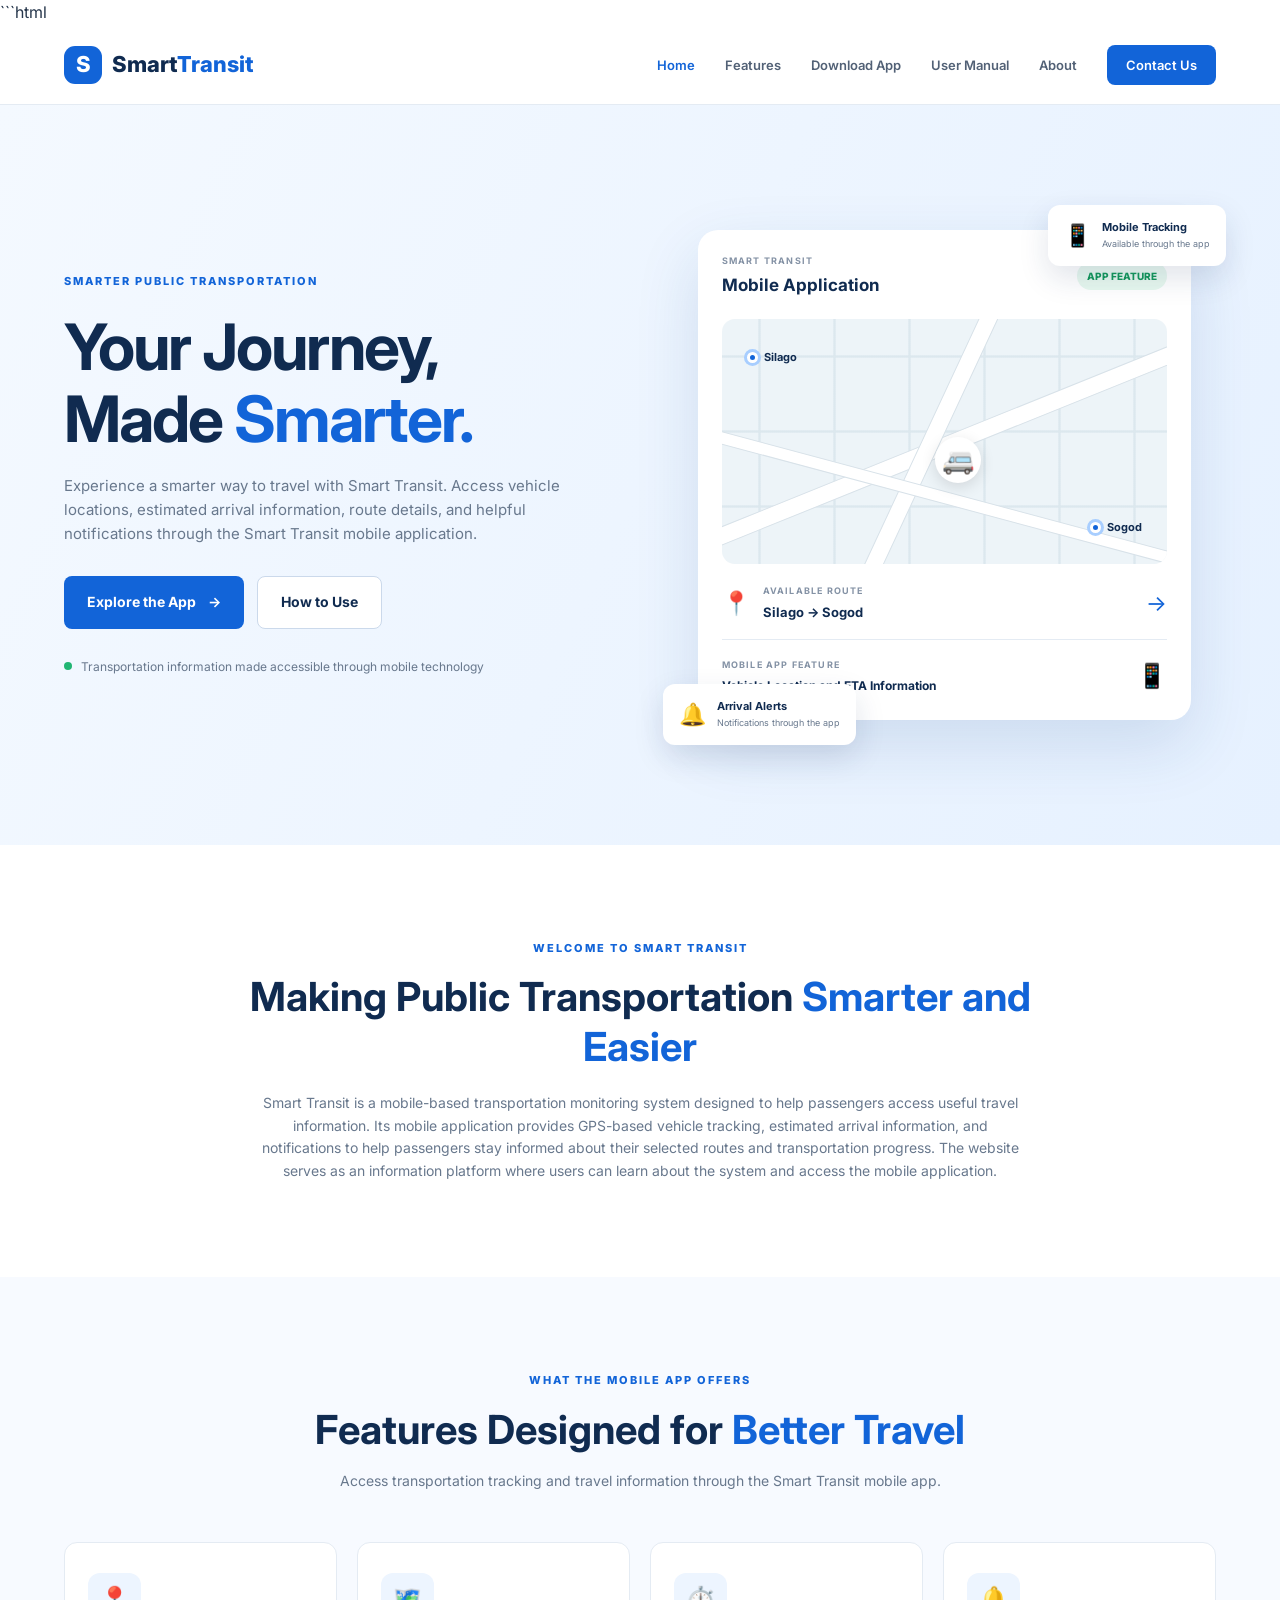
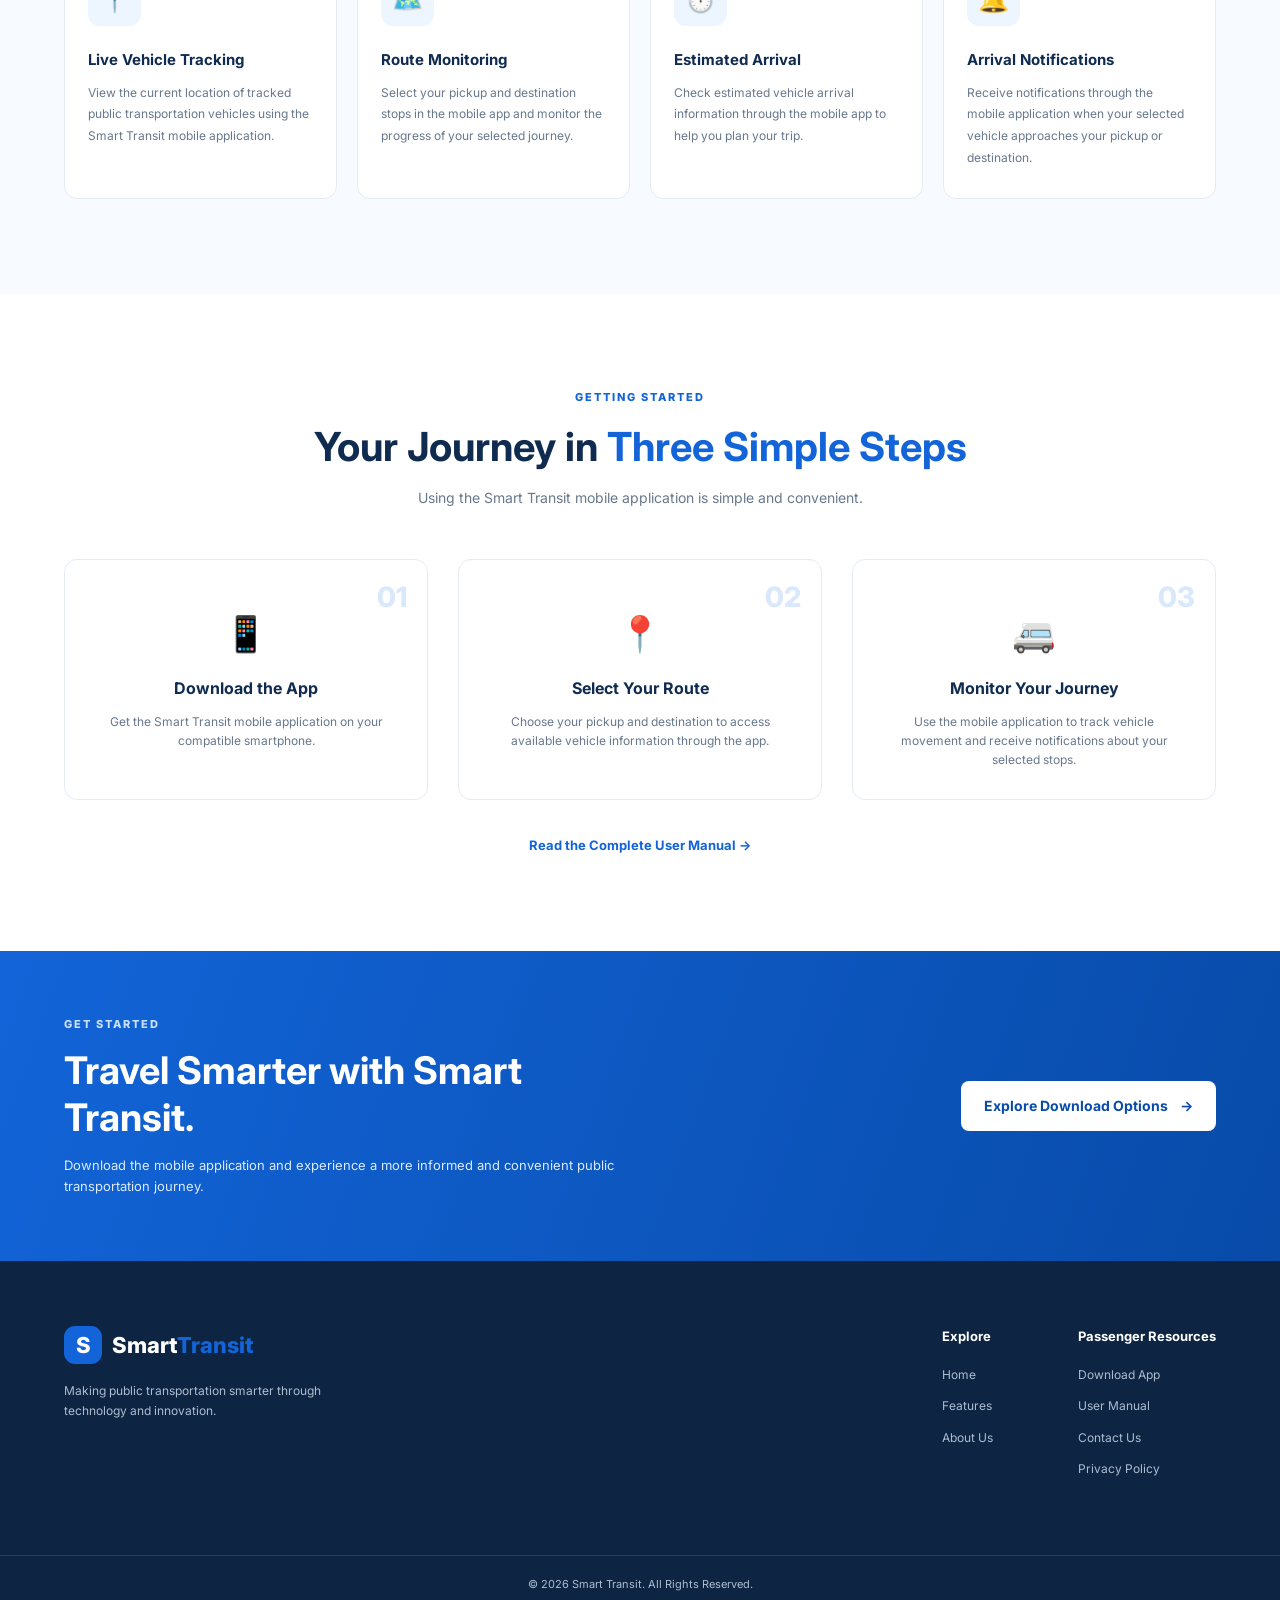
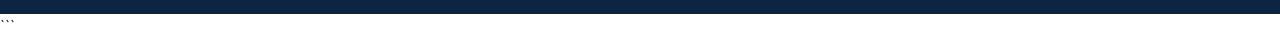
==== commit c8f1a277: "Add files via upload" ====
--- a/index.html
+++ b/index.html
@@ -1,15 +1,32 @@
-
+```html
 <!DOCTYPE html>
 <html lang="en">
+
 <head>
     <meta charset="UTF-8">
     <meta name="viewport" content="width=device-width, initial-scale=1.0">
 
-    <title>Smart Transit | Your Journey, Made Smarter</title>
+    <!-- Primary SEO -->
+    <title>Smart Transit | Public Transport Information in Southern Leyte</title>
 
     <meta name="description"
-          content="Smart Transit helps passengers track public transportation, monitor routes, and receive vehicle arrival notifications.">
-
+          content="Learn about Smart Transit, a mobile-based public transportation system in Southern Leyte. Download the app to track vehicles, check estimated arrival times, and receive notifications.">
+
+    <meta name="robots" content="index, follow">
+
+    <link rel="canonical"
+          href="https://smart-transit-website.netlify.app/">
+
+    <!-- Open Graph / Facebook Sharing -->
+    <meta property="og:type" content="website">
+    <meta property="og:title"
+          content="Smart Transit | Your Journey, Made Smarter">
+    <meta property="og:description"
+          content="Discover Smart Transit, a mobile application that helps passengers track vehicles, check estimated arrival times, and stay informed about their journeys in Southern Leyte.">
+    <meta property="og:url"
+          content="https://smart-transit-website.netlify.app/">
+
+    <!-- Website Stylesheet -->
     <link rel="stylesheet" href="css/style.css">
 </head>
 
@@ -46,7 +63,6 @@
         </nav>
     </header>
 
-
     <main>
 
         <!-- HERO SECTION -->
@@ -66,9 +82,9 @@
 
                     <p>
                         Experience a smarter way to travel with Smart Transit.
-                        Track vehicles, monitor your route, check estimated
-                        arrival information, and receive helpful notifications
-                        right from your smartphone.
+                        Access vehicle locations, estimated arrival information,
+                        route details, and helpful notifications through the
+                        Smart Transit mobile application.
                     </p>
 
                     <div class="hero-buttons">
@@ -85,11 +101,10 @@
 
                     <div class="hero-note">
                         <span class="status-dot"></span>
-                        Designed for smarter public transportation
-                    </div>
-
-                </div>
-
+                        Transportation information made accessible through mobile technology
+                    </div>
+
+                </div>
 
                 <!-- HERO VISUAL -->
                 <div class="hero-visual">
@@ -99,11 +114,12 @@
                         <div class="visual-header">
                             <div>
                                 <span class="small-label">SMART TRANSIT</span>
-                                <h3>Vehicle Tracking</h3>
-                            </div>
-                            <span class="live-badge">● LIVE</span>
-                        </div>
-
+                                <h3>Mobile Application</h3>
+                            </div>
+                            <span class="live-badge">APP FEATURE</span>
+                        </div>
+
+                        <!-- Static illustration only; no live tracking -->
                         <div class="map-preview">
 
                             <div class="map-road road-one"></div>
@@ -131,7 +147,7 @@
                             <div class="route-icon">📍</div>
 
                             <div class="route-details">
-                                <span class="small-label">ROUTE</span>
+                                <span class="small-label">AVAILABLE ROUTE</span>
                                 <strong>Silago → Sogod</strong>
                             </div>
 
@@ -142,21 +158,21 @@
                         <div class="tracking-info">
 
                             <div>
-                                <span class="small-label">TRACK YOUR RIDE</span>
-                                <strong>Stay informed on your journey</strong>
-                            </div>
-
-                            <div class="tracking-icon">📡</div>
+                                <span class="small-label">MOBILE APP FEATURE</span>
+                                <strong>Vehicle Location and ETA Information</strong>
+                            </div>
+
+                            <div class="tracking-icon">📱</div>
 
                         </div>
 
                     </div>
 
                     <div class="floating-card floating-top">
-                        <span>📍</span>
+                        <span>📱</span>
                         <div>
-                            <strong>Live Tracking</strong>
-                            <small>Know where your ride is</small>
+                            <strong>Mobile Tracking</strong>
+                            <small>Available through the app</small>
                         </div>
                     </div>
 
@@ -164,7 +180,7 @@
                         <span>🔔</span>
                         <div>
                             <strong>Arrival Alerts</strong>
-                            <small>Get notified along the way</small>
+                            <small>Notifications through the app</small>
                         </div>
                     </div>
 
@@ -172,7 +188,6 @@
 
             </div>
         </section>
-
 
         <!-- INTRODUCTION SECTION -->
         <section class="introduction section-padding">
@@ -191,16 +206,19 @@
                 <p class="intro-description">
                     Smart Transit is a mobile-based transportation
                     monitoring system designed to help passengers
-                    access useful travel information. Through GPS-based
-                    vehicle tracking and mobile notifications, passengers
-                    can stay informed about their selected routes and
-                    transportation progress.
+                    access useful travel information. Its mobile
+                    application provides GPS-based vehicle tracking,
+                    estimated arrival information, and notifications
+                    to help passengers stay informed about their
+                    selected routes and transportation progress.
+                    The website serves as an information platform
+                    where users can learn about the system and
+                    access the mobile application.
                 </p>
 
             </div>
 
         </section>
-
 
         <!-- FEATURES SECTION -->
         <section class="features section-padding" id="features">
@@ -209,7 +227,7 @@
 
                 <div class="section-heading centered">
 
-                    <span class="eyebrow">WHAT SMART TRANSIT OFFERS</span>
+                    <span class="eyebrow">WHAT THE MOBILE APP OFFERS</span>
 
                     <h2>
                         Features Designed for
@@ -217,12 +235,11 @@
                     </h2>
 
                     <p>
-                        Access helpful transportation information
-                        directly from your mobile device.
+                        Access transportation tracking and travel
+                        information through the Smart Transit mobile app.
                     </p>
 
                 </div>
-
 
                 <div class="feature-grid">
 
@@ -233,10 +250,10 @@
 
                         <p>
                             View the current location of tracked
-                            public transportation vehicles on the map.
+                            public transportation vehicles using
+                            the Smart Transit mobile application.
                         </p>
                     </article>
-
 
                     <article class="feature-card">
                         <div class="feature-icon">🗺️</div>
@@ -245,10 +262,10 @@
 
                         <p>
                             Select your pickup and destination stops
-                            and monitor the progress of your journey.
+                            in the mobile app and monitor the progress
+                            of your selected journey.
                         </p>
                     </article>
-
 
                     <article class="feature-card">
                         <div class="feature-icon">⏱️</div>
@@ -256,11 +273,11 @@
                         <h3>Estimated Arrival</h3>
 
                         <p>
-                            Check estimated arrival information
-                            to help you plan your trip.
+                            Check estimated vehicle arrival information
+                            through the mobile app to help you plan
+                            your trip.
                         </p>
                     </article>
-
 
                     <article class="feature-card">
                         <div class="feature-icon">🔔</div>
@@ -268,8 +285,9 @@
                         <h3>Arrival Notifications</h3>
 
                         <p>
-                            Receive notifications when your selected
-                            vehicle approaches your pickup or destination.
+                            Receive notifications through the mobile
+                            application when your selected vehicle
+                            approaches your pickup or destination.
                         </p>
                     </article>
 
@@ -278,7 +296,6 @@
             </div>
 
         </section>
-
 
         <!-- HOW IT WORKS SECTION -->
         <section class="how-it-works section-padding">
@@ -295,11 +312,11 @@
                     </h2>
 
                     <p>
-                        Using Smart Transit is simple and convenient.
+                        Using the Smart Transit mobile application
+                        is simple and convenient.
                     </p>
 
                 </div>
-
 
                 <div class="steps-grid">
 
@@ -315,7 +332,6 @@
                         </p>
                     </div>
 
-
                     <div class="step-card">
                         <div class="step-number">02</div>
                         <div class="step-icon">📍</div>
@@ -324,10 +340,10 @@
 
                         <p>
                             Choose your pickup and destination
-                            to access available vehicle information.
-                        </p>
-                    </div>
-
+                            to access available vehicle information
+                            through the app.
+                        </p>
+                    </div>
 
                     <div class="step-card">
                         <div class="step-number">03</div>
@@ -336,8 +352,9 @@
                         <h3>Monitor Your Journey</h3>
 
                         <p>
-                            Track vehicle movement and receive
-                            notifications about your selected stops.
+                            Use the mobile application to track
+                            vehicle movement and receive notifications
+                            about your selected stops.
                         </p>
                     </div>
 
@@ -353,7 +370,6 @@
 
         </section>
 
-
         <!-- DOWNLOAD CTA -->
         <section class="download-section">
 
@@ -361,7 +377,7 @@
 
                 <div>
                     <span class="eyebrow light-eyebrow">
-                        COMING SOON
+                        GET STARTED
                     </span>
 
                     <h2>
@@ -370,14 +386,15 @@
                     </h2>
 
                     <p>
-                        Get ready to experience a more informed
-                        and convenient public transportation journey.
+                        Download the mobile application and
+                        experience a more informed and convenient
+                        public transportation journey.
                     </p>
                 </div>
 
                 <a href="pages/download.html"
                    class="btn btn-white">
-                    Download Information
+                    Explore Download Options
                     <span>→</span>
                 </a>
 
@@ -386,7 +403,6 @@
         </section>
 
     </main>
-
 
     <!-- FOOTER -->
     <footer class="footer">
@@ -406,7 +422,6 @@
                 </p>
 
             </div>
-
 
             <div class="footer-links">
 
@@ -440,8 +455,8 @@
 
     </footer>
 
-
     <script src="js/script.js"></script>
 
 </body>
 </html>
+```
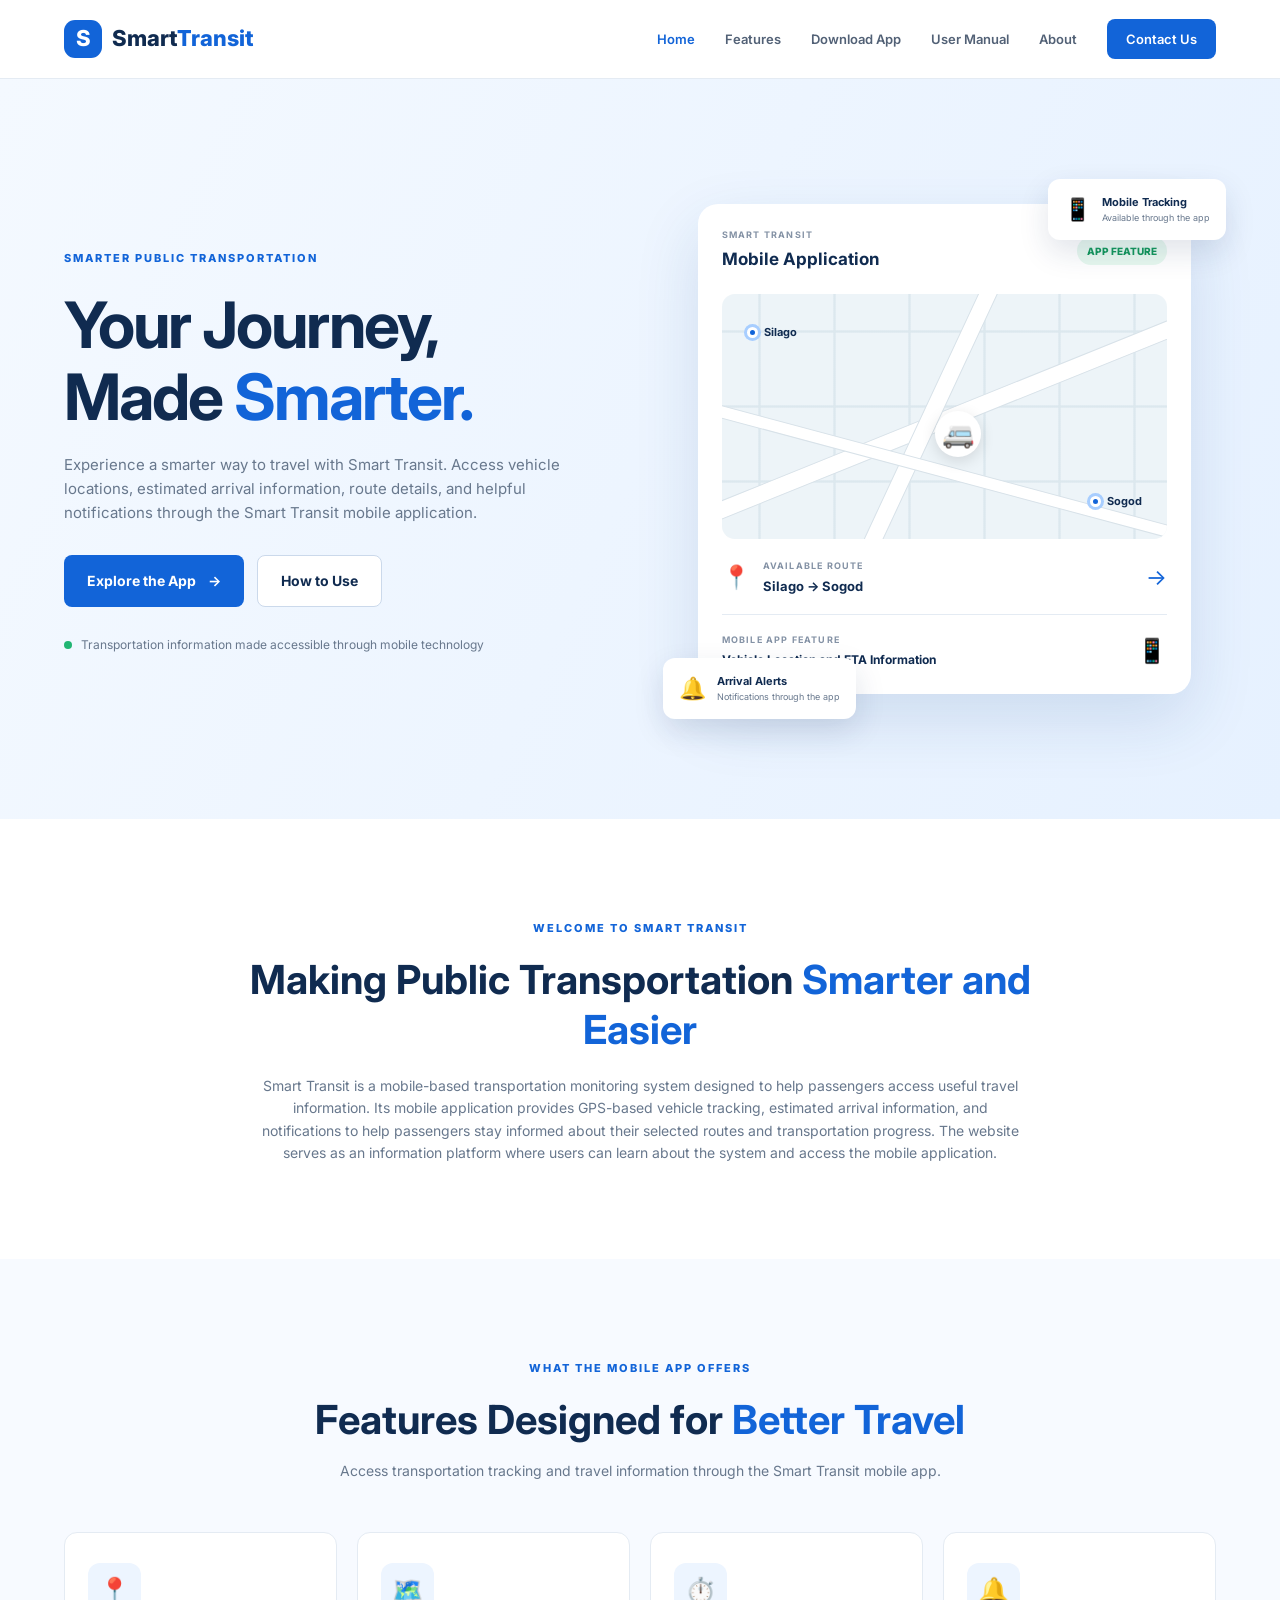
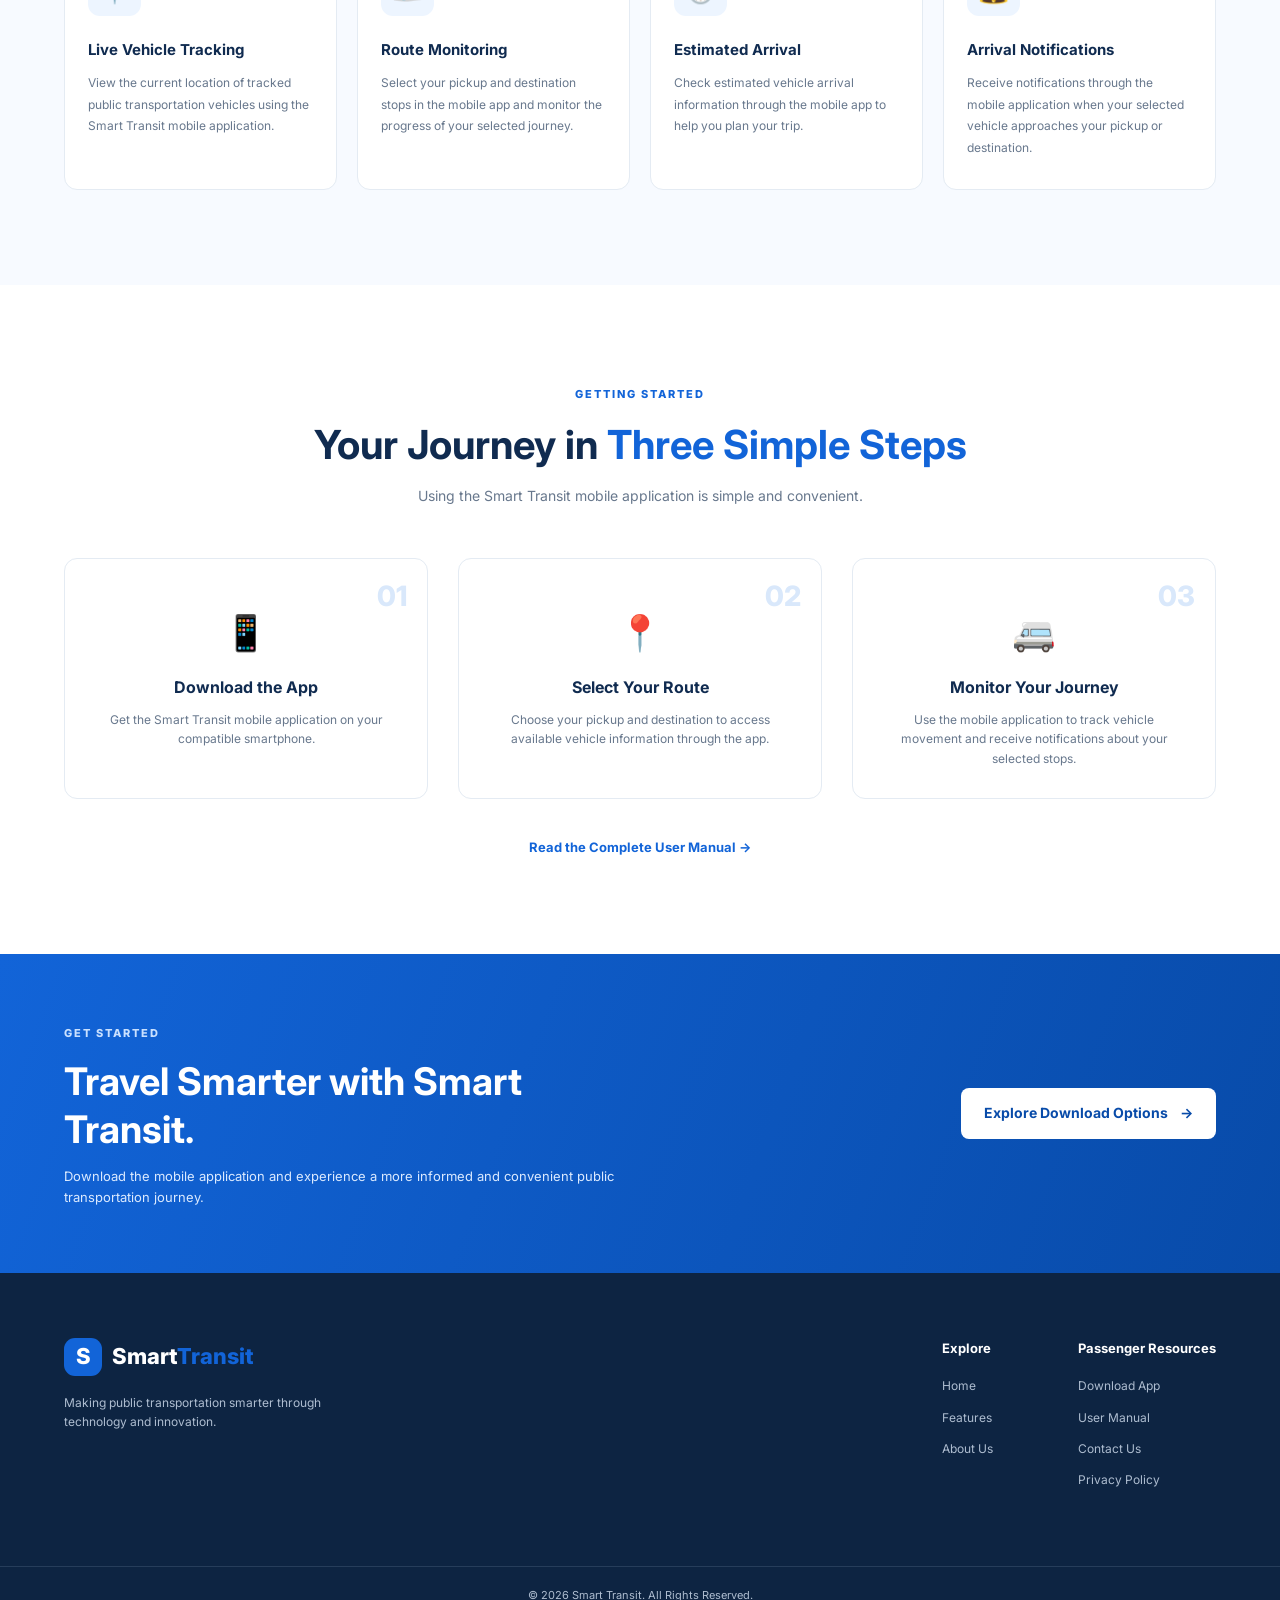
==== commit 31a9e4f7: "Add files via upload" ====
--- a/index.html
+++ b/index.html
@@ -1,4 +1,3 @@
-```html
 <!DOCTYPE html>
 <html lang="en">
 
@@ -458,5 +457,4 @@
     <script src="js/script.js"></script>
 
 </body>
-</html>
-```+</html>
